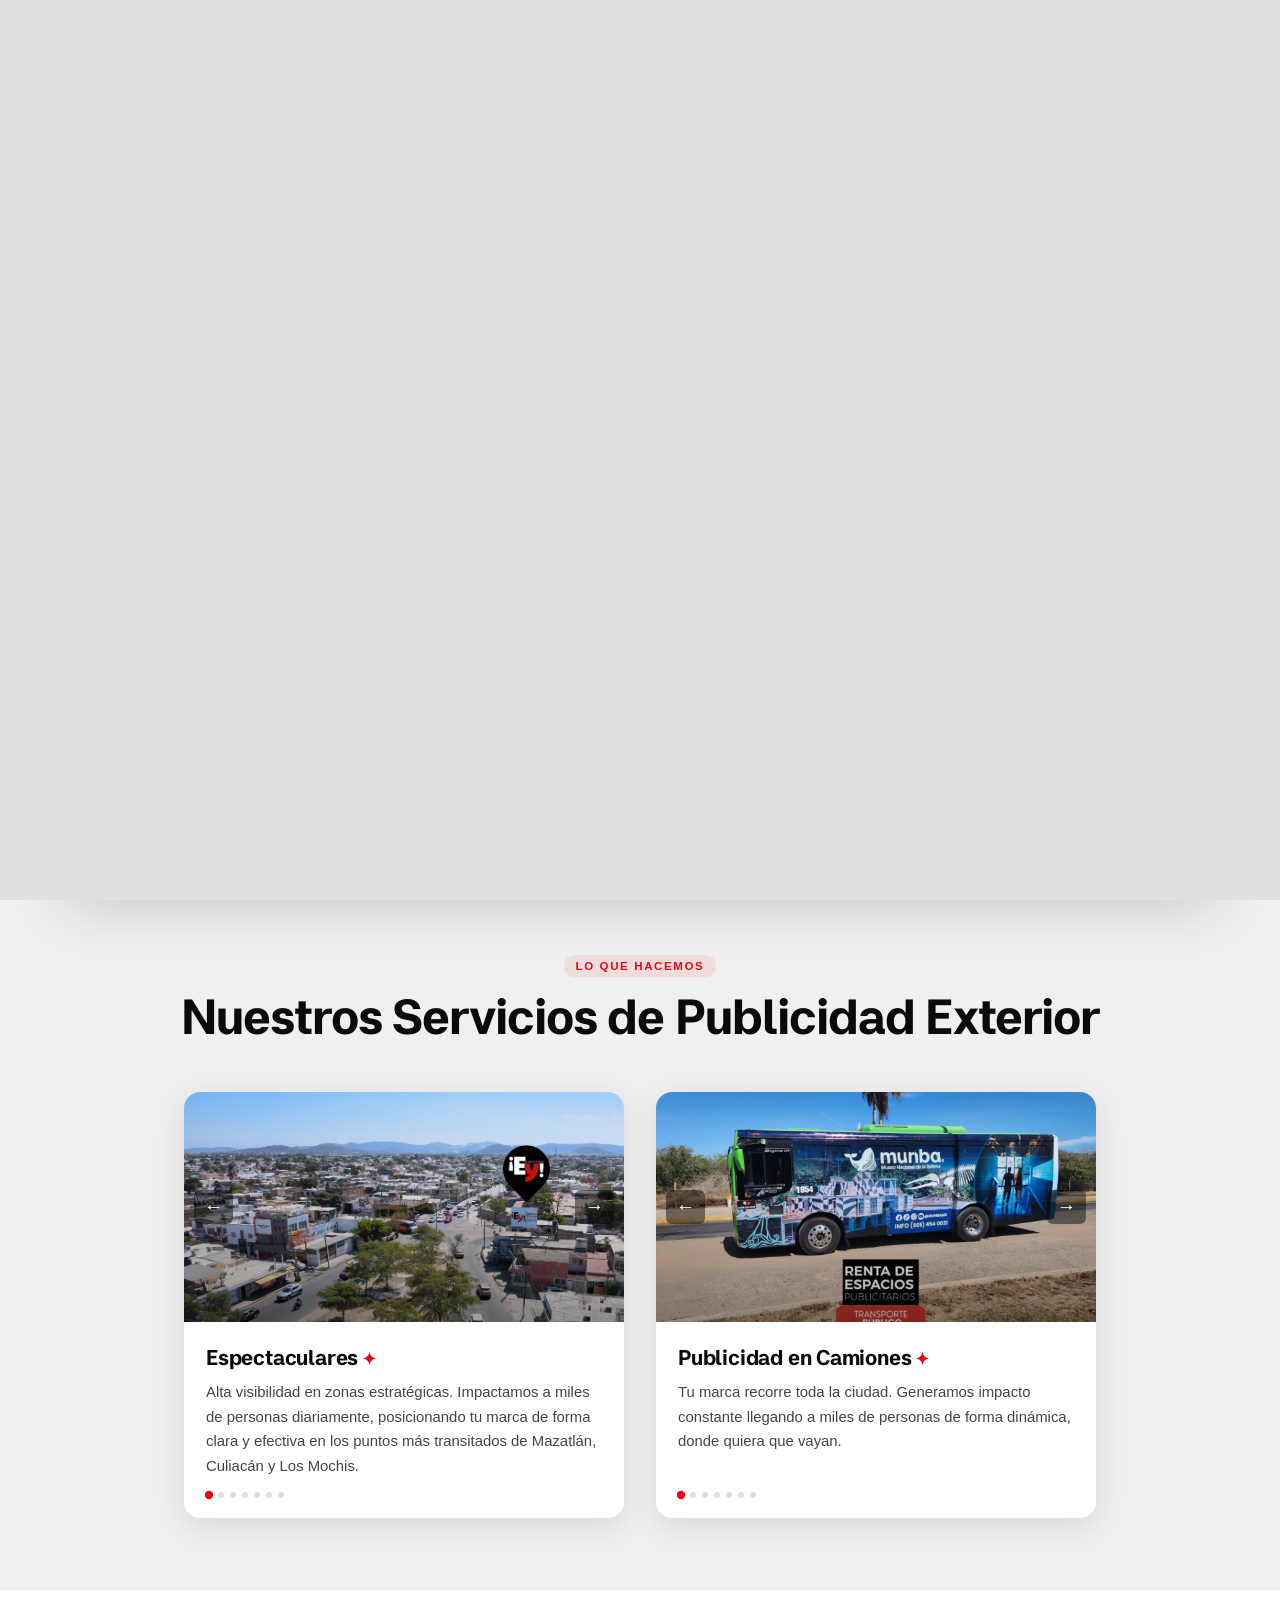
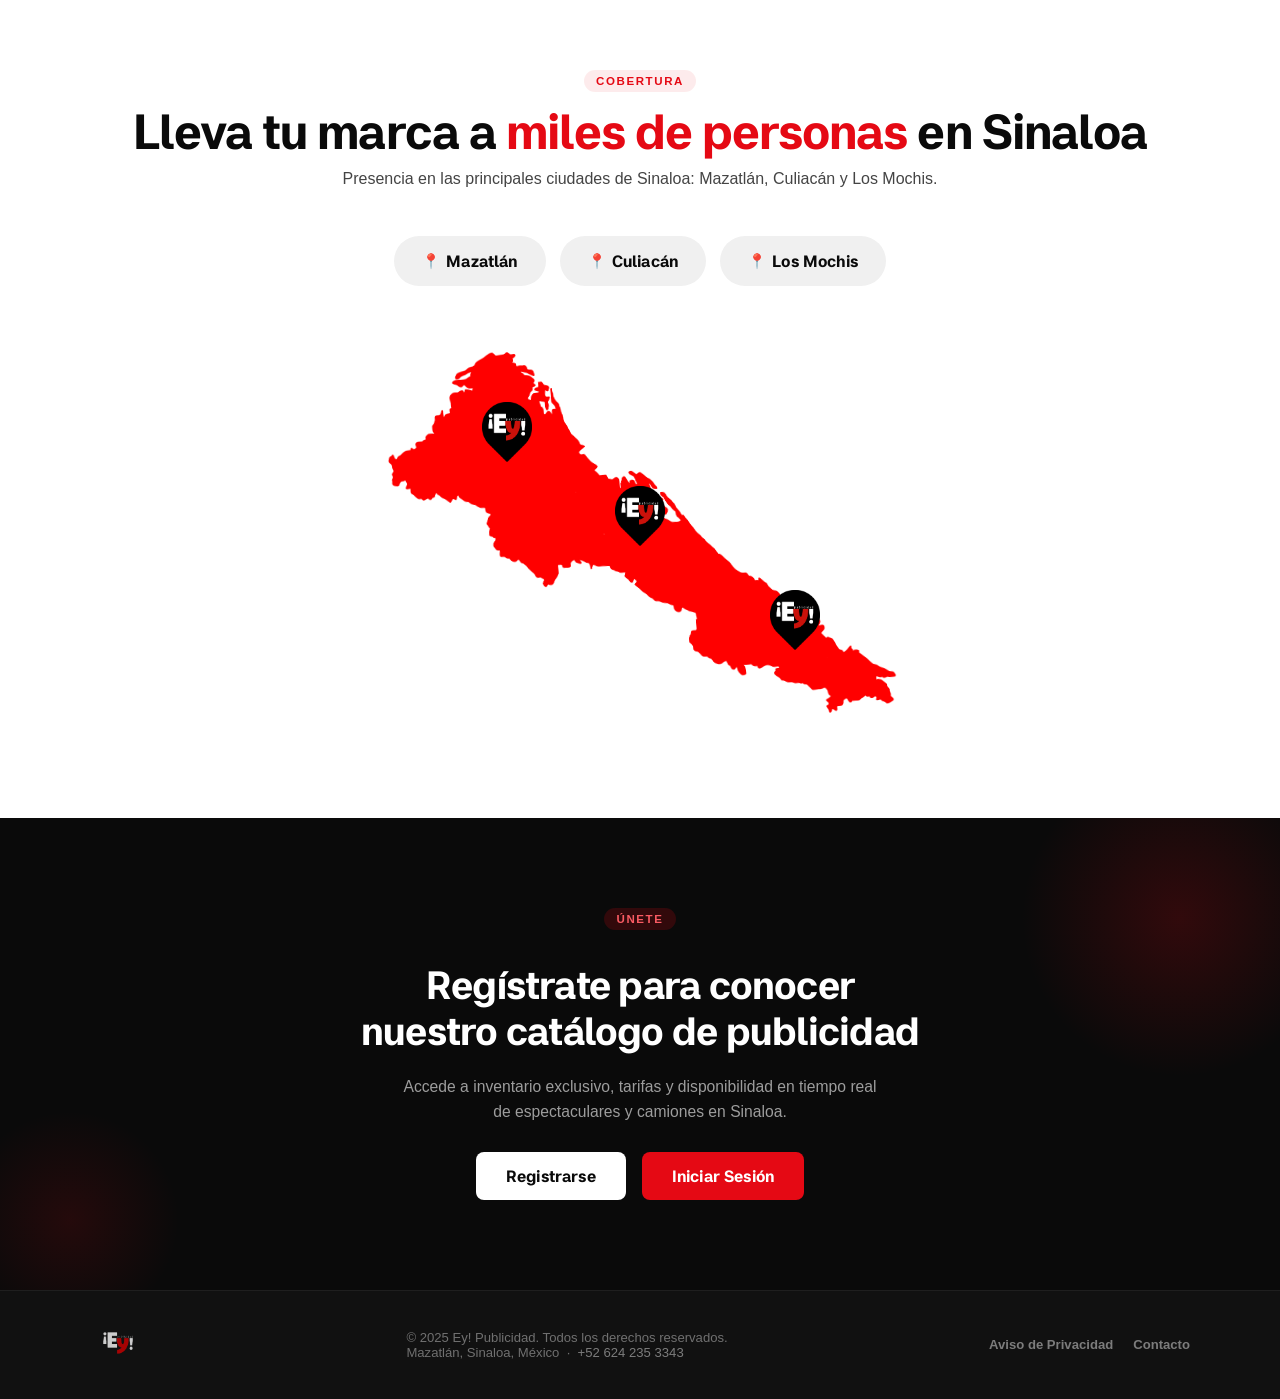
==== index.html @ 335e41b9 "se mejoro el seo de la pagina" ====
<!doctype html>
<html lang="es">
  <head>
    <meta charset="UTF-8" />
    <meta name="viewport" content="width=device-width, initial-scale=1.0" />

    <!-- ═══════════════════════════════════════════════
         SEO BÁSICO
    ═══════════════════════════════════════════════ -->
    <title>Ey! Publicidad – Espectaculares y Publicidad Exterior en Sinaloa</title>
    <meta name="description" content="Agencia de publicidad exterior en Sinaloa. Espectaculares, publicidad en camiones y más en Mazatlán, Culiacán y Los Mochis. Lleva tu marca a miles de personas." />
    <meta name="keywords" content="publicidad exterior Sinaloa, espectaculares Mazatlán, publicidad en camiones, anuncios exteriores Culiacán, agencia publicidad Sinaloa, Ey publicidad" />
    <meta name="author" content="Ey! Publicidad" />
    <meta name="robots" content="index, follow" />
    <link rel="canonical" href="https://eypublicidad.com/" />

    <!-- ═══════════════════════════════════════════════
         OPEN GRAPH (Facebook, WhatsApp, LinkedIn)
    ═══════════════════════════════════════════════ -->
    <meta property="og:type" content="website" />
    <meta property="og:site_name" content="Ey! Publicidad" />
    <meta property="og:title" content="Ey! Publicidad – Espectaculares y Publicidad Exterior en Sinaloa" />
    <meta property="og:description" content="Agencia de publicidad exterior en Sinaloa. Espectaculares y camiones en Mazatlán, Culiacán y Los Mochis. Alta visibilidad para tu marca." />
    <meta property="og:image" content="https://eypublicidad.com/assets/images/og-image.jpg" />
    <meta property="og:image:width" content="1200" />
    <meta property="og:image:height" content="630" />
    <meta property="og:image:alt" content="Ey! Publicidad – Publicidad exterior en Sinaloa" />
    <meta property="og:url" content="https://eypublicidad.com/" />
    <meta property="og:locale" content="es_MX" />

    <!-- ═══════════════════════════════════════════════
         TWITTER CARD
    ═══════════════════════════════════════════════ -->
    <meta name="twitter:card" content="summary_large_image" />
    <meta name="twitter:title" content="Ey! Publicidad – Publicidad Exterior en Sinaloa" />
    <meta name="twitter:description" content="Espectaculares y publicidad en camiones en Mazatlán, Culiacán y Los Mochis. Tu marca en todas partes." />
    <meta name="twitter:image" content="https://eypublicidad.com/assets/images/og-image.jpg" />

    <!-- ═══════════════════════════════════════════════
         SCHEMA.ORG – Datos Estructurados (JSON-LD)
    ═══════════════════════════════════════════════ -->
    <script type="application/ld+json">
    {
      "@context": "https://schema.org",
      "@type": "LocalBusiness",
      "name": "Ey! Publicidad",
      "description": "Agencia de publicidad exterior en Sinaloa. Espectaculares, publicidad en camiones y más en Mazatlán, Culiacán y Los Mochis.",
      "url": "https://eypublicidad.com/",
      "logo": "https://eypublicidad.com/assets/logo/ey-white.png",
      "image": "https://eypublicidad.com/assets/images/og-image.jpg",
      "telephone": "+52-624-235-3343",
      "contactPoint": {
        "@type": "ContactPoint",
        "telephone": "+52-624-235-3343",
        "contactType": "customer service",
        "availableLanguage": "Spanish"
      },
      "address": {
        "@type": "PostalAddress",
        "addressLocality": "Mazatlán",
        "addressRegion": "Sinaloa",
        "addressCountry": "MX"
      },
      "areaServed": [
        { "@type": "City", "name": "Mazatlán" },
        { "@type": "City", "name": "Culiacán" },
        { "@type": "City", "name": "Los Mochis" }
      ],
      "hasOfferCatalog": {
        "@type": "OfferCatalog",
        "name": "Servicios de Publicidad Exterior",
        "itemListElement": [
          {
            "@type": "Offer",
            "itemOffered": {
              "@type": "Service",
              "name": "Espectaculares",
              "description": "Alta visibilidad en zonas estratégicas. Impactamos a miles de personas diariamente en los puntos más transitados de Sinaloa."
            }
          },
          {
            "@type": "Offer",
            "itemOffered": {
              "@type": "Service",
              "name": "Publicidad en Camiones",
              "description": "Tu marca recorre toda la ciudad. Impacto constante llegando a miles de personas de forma dinámica."
            }
          }
        ]
      },
      "sameAs": [
        "https://wa.me/5216242353343"
      ]
    }
    </script>

    <!-- ═══════════════════════════════════════════════
         FAVICONS
    ═══════════════════════════════════════════════ -->
    <link rel="icon" type="image/png" sizes="32x32" href="./assets/logo/ey-white.png" />
    <link rel="apple-touch-icon" href="./assets/logo/ey-white.png" />

    <!-- ═══════════════════════════════════════════════
         PERFORMANCE: Preconnect a dominios externos
    ═══════════════════════════════════════════════ -->
    <link rel="preconnect" href="https://maps.googleapis.com" />
    <link rel="preconnect" href="https://maps.gstatic.com" crossorigin />

    <link rel="stylesheet" href="styles/style.css" />
  </head>

  <body>
    <!-- INTRO -->
    <div id="intro" aria-hidden="true">
      <video
        src="assets/intro/intro.mp4"
        id="intro-video"
        autoplay
        muted
        playsinline
      ></video>
    </div>

    <!-- HEADER -->
    <header>
      <nav role="navigation" aria-label="Navegación principal">
        <a href="/" aria-label="Ey! Publicidad – Inicio">
          <img
            src="assets/logo/ey-white-removebg-preview.png"
            alt="Ey! Publicidad – Logo"
            width="70"
            height="48"
            loading="eager"
          />
        </a>
        <button
          class="nav-toggle"
          aria-label="Abrir menú de navegación"
          aria-expanded="false"
          aria-controls="nav-menu"
        >
          <span></span>
          <span></span>
          <span></span>
        </button>
        <!-- Estructura ul > a > li idéntica al original para que el CSS no se rompa -->
        <ul class="nav-menu" id="nav-menu">
          <a href="#gif"><li>Inicio</li></a>
          <a href="#nosotros"><li>Nosotros</li></a>
          <a href="#conoce"><li>Conócenos</li></a>
          <a href="#registrate"><li class="boton">Ingresar</li></a>
        </ul>
      </nav>
    </header>

    <main id="main-content">

      <!-- HERO -->
      <section class="gif" id="gif" aria-label="Hero – Publicidad exterior en Sinaloa">
        <div class="gif-container">
          <video
            autoplay
            muted
            loop
            playsinline
            preload="auto"
            poster="assets/images/gif-placeholder.jpg"
            src="assets/images/eyweb.mp4"
            aria-hidden="true"
          ></video>
          <div class="gif-overlay">
            <div class="gif-text">
              <span class="gif-eyebrow">Publicidad que mueve masas</span>
              <h1>Tu marca,<br /><em>en todas partes.</em></h1>
              <a href="#registrate" class="cta-btn">Conoce nuestro catálogo</a>
            </div>
          </div>
        </div>
      </section>

      <!-- SERVICIOS -->
      <section class="nosotros" id="nosotros" aria-label="Servicios de publicidad exterior en Sinaloa">
        <div class="section-header">
          <span class="section-tag">Lo que hacemos</span>
          <h2>Nuestros Servicios de Publicidad Exterior</h2>
        </div>
        <article>

          <!-- Espectaculares — div.carrusel idéntico al original -->
          <div
            class="nosotros-servicios carrusel"
            data-type="espectaculares"
            role="region"
            aria-label="Espectaculares"
          >
            <div class="card-img">
              <button class="btn prev" aria-label="Imagen anterior">←</button>
              <img
                class="carousel-img"
                src="assets/images/image1.png"
                alt="Espectacular de Ey! Publicidad en zona de alto tráfico en Sinaloa"
                width="600"
                height="230"
                loading="lazy"
              />
              <button class="btn next" aria-label="Siguiente imagen">→</button>
              <div class="card-img-overlay" aria-hidden="true"></div>
            </div>
            <div class="card-body">
              <h3>Espectaculares</h3>
              <p>
                Alta visibilidad en zonas estratégicas. Impactamos a miles de
                personas diariamente, posicionando tu marca de forma clara y
                efectiva en los puntos más transitados de Mazatlán, Culiacán y Los Mochis.
              </p>
              <div class="puntos" aria-hidden="true">
                <span class="active"></span>
                <span></span>
                <span></span>
                <span></span>
                <span></span>
                <span></span>
                <span></span>
              </div>
            </div>
          </div>

          <!-- Camiones — div.carrusel idéntico al original -->
          <div
            class="nosotros-servicios carrusel"
            data-type="camiones"
            role="region"
            aria-label="Publicidad en camiones"
          >
            <div class="card-img">
              <button class="btn prev" aria-label="Imagen anterior">←</button>
              <img
                class="carousel-img"
                src="assets/images/camiones1.jpg"
                alt="Camión de transporte público con publicidad de Ey! en Sinaloa"
                width="600"
                height="230"
                loading="lazy"
              />
              <button class="btn next" aria-label="Siguiente imagen">→</button>
              <div class="card-img-overlay" aria-hidden="true"></div>
            </div>
            <div class="card-body">
              <h3>Publicidad en Camiones</h3>
              <p>
                Tu marca recorre toda la ciudad. Generamos impacto constante
                llegando a miles de personas de forma dinámica, donde quiera que
                vayan.
              </p>
              <div class="puntos" aria-hidden="true">
                <span class="active"></span>
                <span></span>
                <span></span>
                <span></span>
                <span></span>
                <span></span>
                <span></span>
              </div>
            </div>
          </div>

        </article>
      </section>

      <!-- COBERTURA -->
      <section class="conoce" id="conoce" aria-label="Cobertura en Sinaloa">
        <div class="section-header light">
          <span class="section-tag">Cobertura</span>
          <h2 class="titulo">
            Lleva tu marca a <span class="red">miles de personas</span> en Sinaloa
          </h2>
          <p class="subtitulo">
            Presencia en las principales ciudades de Sinaloa: Mazatlán, Culiacán y Los Mochis.
          </p>
        </div>

        <article class="conoce-lugares">
          <!-- div.ciudad-btn exactamente como el original (el JS los selecciona por clase) -->
          <!-- Se añade role="button" + tabindex para accesibilidad sin cambiar el tag -->
          <div class="conoce-lugares-botones" id="lugares">
            <div
              data-lat="23.2494"
              data-lng="-106.4111"
              class="ciudad-btn active"
              role="button"
              tabindex="0"
              aria-pressed="true"
            >
              <span class="ciudad-icon" aria-hidden="true">📍</span> Mazatlán
            </div>
            <div
              data-lat="24.8091"
              data-lng="-107.3940"
              class="ciudad-btn"
              role="button"
              tabindex="0"
              aria-pressed="false"
            >
              <span class="ciudad-icon" aria-hidden="true">📍</span> Culiacán
            </div>
            <div
              data-lat="25.7905"
              data-lng="-108.9859"
              class="ciudad-btn"
              role="button"
              tabindex="0"
              aria-pressed="false"
            >
              <span class="ciudad-icon" aria-hidden="true">📍</span> Los Mochis
            </div>
          </div>

          <div id="map" aria-label="Mapa de cobertura en Sinaloa" role="img">
            <div class="sinaloa-map"></div>
            <div class="puntero" id="mzt">
              <img src="assets/images/puntero.png" alt="Mazatlán" width="50" height="60" loading="lazy" />
            </div>
            <div class="puntero" id="cln">
              <img src="assets/images/puntero.png" alt="Culiacán" width="50" height="60" loading="lazy" />
            </div>
            <div class="puntero" id="mcs">
              <img src="assets/images/puntero.png" alt="Los Mochis" width="50" height="60" loading="lazy" />
            </div>
          </div>
        </article>
      </section>

      <!-- REGISTRO / CTA -->
      <section class="registrate" id="registrate" aria-label="Regístrate para acceder al catálogo">
        <div class="registrate-bg" aria-hidden="true"></div>
        <article>
          <span class="section-tag light-tag">Únete</span>
          <h2>Regístrate para conocer<br />nuestro catálogo de publicidad</h2>
          <p>
            Accede a inventario exclusivo, tarifas y disponibilidad en tiempo
            real de espectaculares y camiones en Sinaloa.
          </p>
          <div class="registrate-btns">
            <a
              href="https://sistema.eypublicidad.com/"
              aria-label="Crear cuenta en Ey! Publicidad"
            >
              <button class="btn-cliente">Registrarse</button>
            </a>
            <a
              href="https://sistema.eypublicidad.com/"
              aria-label="Iniciar sesión en Ey! Publicidad"
            >
              <button class="btn-agencia">Iniciar Sesión</button>
            </a>
          </div>
        </article>
      </section>

    </main>

    <!-- FOOTER — estructura original conservada; se añaden datos de contacto para SEO local -->
    <footer role="contentinfo">
      <div class="footer-inner">
        <a href="/" aria-label="Ey! Publicidad – Inicio">
          <img
            src="assets/logo/Ey-black-removebg-preview.png"
            alt="Ey! Publicidad"
            class="footer-logo"
            width="55"
            height="40"
            loading="lazy"
          />
        </a>
        <div>
          <p>© 2025 Ey! Publicidad. Todos los derechos reservados.</p>
          <address style="font-style: normal;">
            <p style="color: rgba(255,255,255,0.4); font-size: 0.82rem;">
              Mazatlán, Sinaloa, México &nbsp;·&nbsp;
              <a
                href="https://wa.me/5216242353343"
                style="color: rgba(255,255,255,0.45); font-size: 0.82rem;"
                aria-label="Contactar por WhatsApp"
              >+52 624 235 3343</a>
            </p>
          </address>
        </div>
        <div class="footer-links">
          <a href="/aviso-de-privacidad">Aviso de Privacidad</a>
          <a href="/contacto">Contacto</a>
        </div>
      </div>
    </footer>

    <!-- Scripts -->
    <script src="script.js" defer></script>
    <script
      src="https://maps.googleapis.com/maps/api/js?key=AIzaSyCDwqgrm6u3o6X7j7enlD0CpuiG8VzQakI&callback=initMap"
      async
      defer
    ></script>

    <!-- Mobile nav toggle -->
    <script>
      const toggle = document.querySelector(".nav-toggle");
      const menu = document.querySelector(".nav-menu");
      toggle?.addEventListener("click", () => {
        const open = menu.classList.toggle("open");
        toggle.setAttribute("aria-expanded", open);
      });
    </script>

    <!-- WhatsApp flotante -->
    <a
      href="https://wa.me/5216242353343"
      class="whatsapp-btn"
      aria-label="Contactar a Ey! Publicidad por WhatsApp"
      target="_blank"
      rel="noopener noreferrer"
    >
      <img
        src="assets/logo/WhatsApp_icon.png"
        alt="WhatsApp"
        width="30"
        height="30"
        loading="lazy"
      />
    </a>

  </body>
</html>
---- styles/style.css ----
@charset "UTF-8";
@font-face {
  font-family: "Miranda";
  src: url("../assets/fonts/Miranda_Sans/MirandaSans-VariableFont_wght.ttf") format("truetype");
  font-weight: 100 900;
}
@font-face {
  font-family: "Bowlby";
  src: url("../assets/fonts/BowlbyOne-Regular.ttf") format("truetype");
}
@keyframes fadeUp {
  from {
    opacity: 0;
    transform: translateY(28px);
  }
  to {
    opacity: 1;
    transform: translateY(0);
  }
}
@keyframes intro {
  from {
    transform: translateY(0);
  }
  to {
    transform: translateY(-100%);
  }
}
*,
*::before,
*::after {
  box-sizing: border-box;
  margin: 0;
  padding: 0;
  list-style: none;
  text-decoration: none;
}

html {
  scroll-behavior: smooth;
}

body {
  position: relative;
  font-family: "Arial", "Helvetica Neue", sans-serif;
  background: #fff;
  color: #0a0a0a;
  overflow-x: hidden;
}
body #intro {
  width: 100%;
  height: 100vh;
  display: flex;
  align-items: center;
  justify-content: center;
  background-color: #e0e0e0;
  position: fixed;
  top: 0;
  right: 0;
  z-index: 999;
  overflow: hidden;
}
body #intro #intro-video {
  width: 100%;
}
body #promociones {
  background-color: red;
  display: flex;
  height: 80px;
  width: 300px;
  align-items: center;
  justify-content: flex-end;
  padding-right: 20px;
}
body #promociones p {
  font-family: "Miranda", Arial, Helvetica, sans-serif;
  font-size: 0.7em;
  color: white;
}
body #promociones .promo-title {
  color: black;
  font-size: 1.1em;
  font-weight: 800;
}
body #promociones .promo-vgc {
  font-size: 0.5em;
}
body .inactive {
  animation: intro 0.5s ease forwards;
}
body .video {
  z-index: -1;
}
body .whatsapp-btn {
  position: fixed;
  bottom: 20px;
  right: 15px;
  display: flex;
  align-items: center;
  background: #25d366;
  color: white;
  padding: 12px;
  border-radius: 50%;
  text-decoration: none;
  font-size: 20px;
  z-index: 99;
}

.red {
  color: #e50914;
}

header {
  position: sticky;
  top: 0;
  z-index: 100;
  background: rgba(255, 255, 255, 0.97);
  backdrop-filter: blur(8px);
  border-bottom: 1px solid rgba(0, 0, 0, 0.06);
  box-shadow: 0 2px 16px rgba(0, 0, 0, 0.06);
}
header nav {
  max-width: 1200px;
  margin: 0 auto;
  padding: 10px 20px;
  display: flex;
  align-items: center;
  justify-content: space-between;
  gap: 16px;
}
header nav img {
  width: 70px;
  -o-object-fit: contain;
     object-fit: contain;
}

.nav-menu {
  display: flex;
  align-items: center;
  gap: 8px;
}
.nav-menu a {
  display: flex;
  align-items: center;
}
.nav-menu a:hover li:not(.boton) {
  background: #f0f0f0;
}
.nav-menu li {
  color: #0a0a0a;
  font-family: "Miranda", "Georgia", serif;
  font-weight: 700;
  font-size: 0.95rem;
  padding: 8px 12px;
  border-radius: 8px;
  transition: background 0.3s ease;
  letter-spacing: 0.01em;
}
.nav-menu li.boton {
  background: #e50914;
  color: #fff;
  padding: 10px 20px;
  font-weight: 800;
  transition: background 0.3s ease, transform 0.3s ease;
}
.nav-menu li.boton:hover {
  background: #b20710;
  transform: translateY(-1px);
}

.nav-toggle {
  display: none;
  flex-direction: column;
  gap: 5px;
  background: none;
  border: none;
  cursor: pointer;
  padding: 6px;
  border-radius: 6px;
  transition: background 0.3s ease;
}
.nav-toggle:hover {
  background: #f0f0f0;
}
.nav-toggle span {
  display: block;
  width: 24px;
  height: 2px;
  background: #0a0a0a;
  border-radius: 2px;
  transition: transform 0.3s ease, opacity 0.3s ease;
}

.gif {
  height: 90vh;
  background: #f0f0f0;
  display: flex;
  align-items: flex-start;
  justify-content: center;
  padding: 20px 16px 0;
}
.gif-container {
  position: relative;
  width: 92%;
  height: 100%;
  border-radius: 16px;
  overflow: hidden;
  box-shadow: 0 20px 60px rgba(0, 0, 0, 0.18);
}
.gif-container video {
  width: 100%;
  height: 100%;
  -o-object-fit: cover;
     object-fit: cover;
  display: block;
}
.gif-overlay {
  position: absolute;
  inset: 0;
  background: linear-gradient(135deg, rgba(0, 0, 0, 0.65) 0%, rgba(0, 0, 0, 0.15) 60%, transparent 100%);
  display: flex;
  align-items: flex-end;
  padding: 48px 52px;
  z-index: 10;
}
.gif-text {
  max-width: 560px;
  animation: fadeUp 0.8s ease both;
}
.gif-eyebrow {
  display: inline-block;
  background: #e50914;
  color: #fff;
  font-size: 0.78rem;
  font-weight: 800;
  letter-spacing: 0.12em;
  text-transform: uppercase;
  padding: 5px 12px;
  border-radius: 4px;
  margin-bottom: 16px;
}

.gif-text h1 {
  font-family: "Miranda", "Georgia", serif;
  font-size: clamp(2.2rem, 5vw, 4rem);
  font-weight: 900;
  color: #fff;
  line-height: 1.1;
  margin-bottom: 24px;
  letter-spacing: -0.02em;
}
.gif-text h1 em {
  font-style: normal;
  color: #e50914;
}

.cta-btn {
  display: inline-block;
  background: #fff;
  color: #0a0a0a;
  font-family: "Miranda", "Georgia", serif;
  font-weight: 800;
  font-size: 0.95rem;
  padding: 13px 28px;
  border-radius: 8px;
  letter-spacing: 0.02em;
  transition: background 0.3s ease, transform 0.3s ease, box-shadow 0.3s ease;
}
.cta-btn:hover {
  background: #e50914;
  color: #fff;
  transform: translateY(-2px);
  box-shadow: 0 6px 20px rgba(229, 9, 20, 0.35);
}

.section-header {
  text-align: center;
  margin-bottom: 48px;
}
.section-header h2 {
  font-family: "Miranda", "Georgia", serif;
  font-size: clamp(1.8rem, 4vw, 3rem);
  font-weight: 900;
  color: #0a0a0a;
  line-height: 1.15;
  letter-spacing: -0.02em;
}

.section-tag {
  display: inline-block;
  font-size: 0.72rem;
  font-weight: 800;
  letter-spacing: 0.14em;
  text-transform: uppercase;
  color: #e50914;
  background: rgba(229, 9, 20, 0.08);
  padding: 5px 12px;
  border-radius: 20px;
  margin-bottom: 12px;
}

.subtitulo {
  margin-top: 10px;
  font-size: 1rem;
  color: #444;
}

.nosotros {
  background: #f0f0f0;
  padding: 72px 20px;
}
.nosotros article {
  max-width: 1100px;
  margin: 0 auto;
  display: flex;
  flex-direction: row;
  gap: 32px;
  justify-content: center;
  align-items: stretch;
}

.nosotros-servicios {
  background: #ffffff;
  border-radius: 16px;
  width: 100%;
  max-width: 440px;
  overflow: hidden;
  box-shadow: 0 8px 32px rgba(0, 0, 0, 0.1);
  display: flex;
  flex-direction: column;
  position: relative;
  transition: transform 0.3s ease, box-shadow 0.3s ease;
}
.nosotros-servicios:hover {
  transform: translateY(-6px);
  box-shadow: 0 20px 60px rgba(0, 0, 0, 0.18);
}
.nosotros-servicios h3 {
  font-family: "Miranda", "Georgia", serif;
  font-size: 1.3rem;
  font-weight: 900;
  color: #0a0a0a;
  letter-spacing: -0.01em;
}
.nosotros-servicios h3::after {
  content: " ✦";
  color: #e50914;
  font-size: 0.8em;
}
.nosotros-servicios p {
  color: #444;
  font-size: 0.93rem;
  line-height: 1.65;
  flex: 1;
}

.card-img {
  position: relative;
  width: 100%;
  height: 230px;
  overflow: hidden;
}
.card-img img {
  width: 100%;
  height: 100%;
  -o-object-fit: cover;
     object-fit: cover;
  transition: transform 0.5s ease;
}
.card-img-overlay {
  position: absolute;
  inset: 0;
  background: linear-gradient(to top, rgba(0, 0, 0, 0.35), transparent 60%);
  pointer-events: none;
}
.nosotros-servicios:hover .card-img img {
  transform: scale(1.05);
}
.card-img .btn {
  position: absolute;
  top: 50%;
  transform: translateY(-50%);
  background: rgba(0, 0, 0, 0.45);
  border: none;
  color: white;
  font-size: 1.2rem;
  padding: 6px 10px;
  cursor: pointer;
  border-radius: 6px;
  z-index: 3;
  transition: background 0.3s ease, transform 0.3s ease;
}
.card-img .btn:hover {
  background: rgba(0, 0, 0, 0.7);
  transform: translateY(-50%) scale(1.05);
}
.card-img .btn.prev {
  left: 10px;
}
.card-img .btn.next {
  right: 10px;
}

.card-body {
  display: flex;
  flex-direction: column;
  flex: 1;
  padding: 22px 22px 20px;
  gap: 10px;
}

.puntos {
  display: flex;
  gap: 6px;
  padding-top: 4px;
  align-items: center;
}
.puntos span {
  width: 6px;
  height: 6px;
  background: #ddd;
  border-radius: 50%;
  cursor: pointer;
  transition: all 0.3s ease;
}
.puntos span:hover {
  transform: scale(1.2);
}
.puntos span.active {
  background: #e50914;
  transform: scale(1.4);
}

.conoce {
  background: #fff;
  padding: 80px 20px;
}
.conoce-lugares {
  max-width: 900px;
  margin: 0 auto;
  display: flex;
  align-items: center;
  justify-content: center;
  flex-direction: column;
  gap: 32px;
}
.conoce-lugares-botones {
  display: flex;
  flex-wrap: wrap;
  gap: 14px;
  justify-content: center;
}

.ciudad-btn {
  display: flex;
  align-items: center;
  gap: 6px;
  cursor: pointer;
  font-family: "Miranda", "Georgia", serif;
  font-size: 1rem;
  font-weight: 800;
  padding: 13px 26px;
  border-radius: 40px;
  color: #0a0a0a;
  background: #f0f0f0;
  border: 2px solid transparent;
  letter-spacing: 0.01em;
  transition: all 0.3s ease;
  z-index: 20;
}
.ciudad-btn:hover, .ciudad-btn:active {
  background: #0a0a0a;
  color: #fff;
  border-color: #0a0a0a;
  box-shadow: 0 4px 16px rgba(0, 0, 0, 0.18);
}
.ciudad-btn .ciudad-icon {
  font-size: 0.9em;
}

#map {
  position: relative;
  display: flex;
  align-items: center;
  justify-content: center;
  width: 100%;
  height: 420px;
  overflow: visible;
}
#map .sinaloa-map {
  margin-top: 30px;
  width: 100%;
  height: 650px;
  background-color: red; /* 👈 aquí cambias el color */
  -webkit-mask-image: url("../assets/images/sinaloa.png");
  -webkit-mask-repeat: no-repeat;
  -webkit-mask-size: contain;
  -webkit-mask-position: center;
  -webkit-mask-size: 45%;
  transform: rotate(85deg) translate(-1%) scaleY(-1);
  mask-image: url("../assets/images/sinaloa.png");
  mask-repeat: no-repeat;
  mask-size: contain;
  mask-position: center;
  mask-size: 45%;
}
#map .puntero {
  position: absolute;
  width: 50px;
}
#map .puntero img {
  width: 100%;
}
#map .puntero {
  transition: 0.2s;
}
#map .puntero:hover {
  transform: scale(115%);
}
#map #mzt {
  bottom: 20%;
  right: 30%;
}
#map #cln {
  top: 40%;
}
#map #mcs {
  top: 20%;
  right: 62%;
}

.registrate {
  position: relative;
  background: #0a0a0a;
  padding: 90px 20px;
  display: flex;
  align-items: center;
  justify-content: center;
  flex-direction: row;
  overflow: hidden;
}
.registrate::before, .registrate::after {
  content: "";
  position: absolute;
  pointer-events: none;
  background: radial-gradient(circle, rgba(229, 9, 20, 0.18) 0%, transparent 70%);
}
.registrate::before {
  top: -60px;
  right: -60px;
  width: 320px;
  height: 320px;
}
.registrate::after {
  bottom: -40px;
  left: -40px;
  width: 220px;
  height: 220px;
  background: radial-gradient(circle, rgba(229, 9, 20, 0.12) 0%, transparent 70%);
}
.registrate article {
  position: relative;
  z-index: 1;
  max-width: 680px;
  width: 100%;
  text-align: center;
  display: flex;
  align-items: center;
  justify-content: center;
  flex-direction: column;
  align-items: center;
  gap: 20px;
}
.registrate h2 {
  font-family: "Miranda", "Georgia", serif;
  font-size: clamp(1.6rem, 4vw, 2.4rem);
  font-weight: 900;
  color: #fff;
  line-height: 1.2;
  letter-spacing: -0.02em;
}
.registrate p {
  color: rgba(255, 255, 255, 0.6);
  font-size: 0.98rem;
  line-height: 1.6;
  max-width: 480px;
}
.registrate-btns {
  display: flex;
  gap: 16px;
  flex-wrap: wrap;
  justify-content: center;
  margin-top: 8px;
}

.light-tag {
  background: rgba(229, 9, 20, 0.18);
  color: rgb(248.5714285714, 91.4285714286, 99.2857142857);
}

.btn-agencia, .btn-cliente {
  display: flex;
  align-items: center;
  gap: 8px;
  padding: 14px 30px;
  border-radius: 8px;
  font-family: "Miranda", "Georgia", serif;
  font-weight: 800;
  font-size: 1rem;
  cursor: pointer;
  border: none;
  letter-spacing: 0.01em;
  transition: all 0.3s ease;
}

.btn-cliente {
  background: #fff;
  color: #0a0a0a;
}
.btn-cliente:hover {
  background: #e8e8e8;
  transform: translateY(-2px);
  box-shadow: 0 6px 20px rgba(255, 255, 255, 0.15);
}

.btn-agencia {
  background: #e50914;
  color: #fff;
}
.btn-agencia:hover {
  background: #b20710;
  transform: translateY(-2px);
  box-shadow: 0 6px 20px rgba(229, 9, 20, 0.4);
}

footer {
  background: #111;
  border-top: 1px solid rgba(255, 255, 255, 0.06);
  padding: 32px 20px;
}
footer .footer-inner {
  max-width: 1100px;
  margin: 0 auto;
  display: flex;
  align-items: center;
  justify-content: space-between;
  gap: 20px;
  flex-wrap: wrap;
}
footer .footer-logo {
  width: 55px;
  -o-object-fit: contain;
     object-fit: contain;
  opacity: 0.8;
}
footer p {
  color: rgba(255, 255, 255, 0.4);
  font-size: 0.82rem;
}
footer .footer-links {
  display: flex;
  gap: 20px;
}
footer .footer-links a {
  color: rgba(255, 255, 255, 0.45);
  font-size: 0.82rem;
  font-weight: 600;
  transition: color 0.3s ease;
}
footer .footer-links a:hover {
  color: #fff;
}

@media (max-width: 900px) {
  .nosotros article {
    flex-direction: column;
    align-items: center;
  }
  .nosotros-servicios {
    max-width: 560px;
    width: 100%;
  }
  .gif-overlay {
    padding: 32px 28px;
  }
  .gif-text h1 {
    font-size: 2.2rem;
  }
}
@media (max-width: 640px) {
  .nav-toggle {
    display: flex;
  }
  .nav-menu {
    display: none;
    position: absolute;
    top: 100%;
    left: 0;
    right: 0;
    background: #fff;
    flex-direction: column;
    padding: 16px 20px 20px;
    border-bottom: 1px solid rgba(0, 0, 0, 0.08);
    box-shadow: 0 12px 32px rgba(0, 0, 0, 0.1);
    gap: 4px;
    z-index: 99;
  }
  .nav-menu.open {
    display: flex;
  }
  .nav-menu a {
    width: 100%;
  }
  .nav-menu li {
    width: 100%;
    padding: 12px 14px;
    font-size: 1rem;
    border-radius: 8px;
  }
  .nav-menu li:not(.boton):hover {
    background: #f0f0f0;
  }
  .nav-menu li.boton {
    justify-content: center;
    margin-top: 8px;
  }
  .gif {
    height: 70vh;
    padding: 14px 12px 0;
  }
  .gif-container {
    width: 100%;
    border-radius: 12px;
  }
  .gif-overlay {
    padding: 20px;
    align-items: flex-end;
  }
  .gif-text h1 {
    font-size: 1.8rem;
  }
  .gif-eyebrow {
    font-size: 0.68rem;
  }
  .cta-btn {
    font-size: 0.88rem;
    padding: 11px 20px;
  }
  .nosotros {
    padding: 52px 14px;
  }
  .nosotros-servicios {
    max-width: 100%;
  }
  .card-img {
    height: 190px;
  }
  .conoce {
    padding: 56px 14px;
  }
  #map {
    width: 350px;
  }
  #map img {
    width: 300px;
  }
  #map .sinaloa-map {
    overflow: visible;
    height: 350px;
    transform: translate(0);
    -webkit-mask-size: 80%;
    mask-size: 80%;
  }
  #map .puntero {
    width: 25px;
  }
  #map #mzt {
    top: 65%;
  }
  #map #cln {
    top: 45%;
  }
  .ciudad-btn {
    font-size: 0.9rem;
    padding: 10px 18px;
  }
  .registrate {
    padding: 64px 14px;
  }
  .btn-cliente,
  .btn-agencia {
    width: 100%;
    justify-content: center;
  }
  .footer-inner {
    flex-direction: column;
    text-align: center;
    gap: 12px;
  }
  .section-header {
    margin-bottom: 32px;
  }
}
@media (max-width: 380px) {
  .gif-text h1 {
    font-size: 1.5rem;
  }
  .registrate h2 {
    font-size: 1.4rem;
  }
}/*# sourceMappingURL=style.css.map */
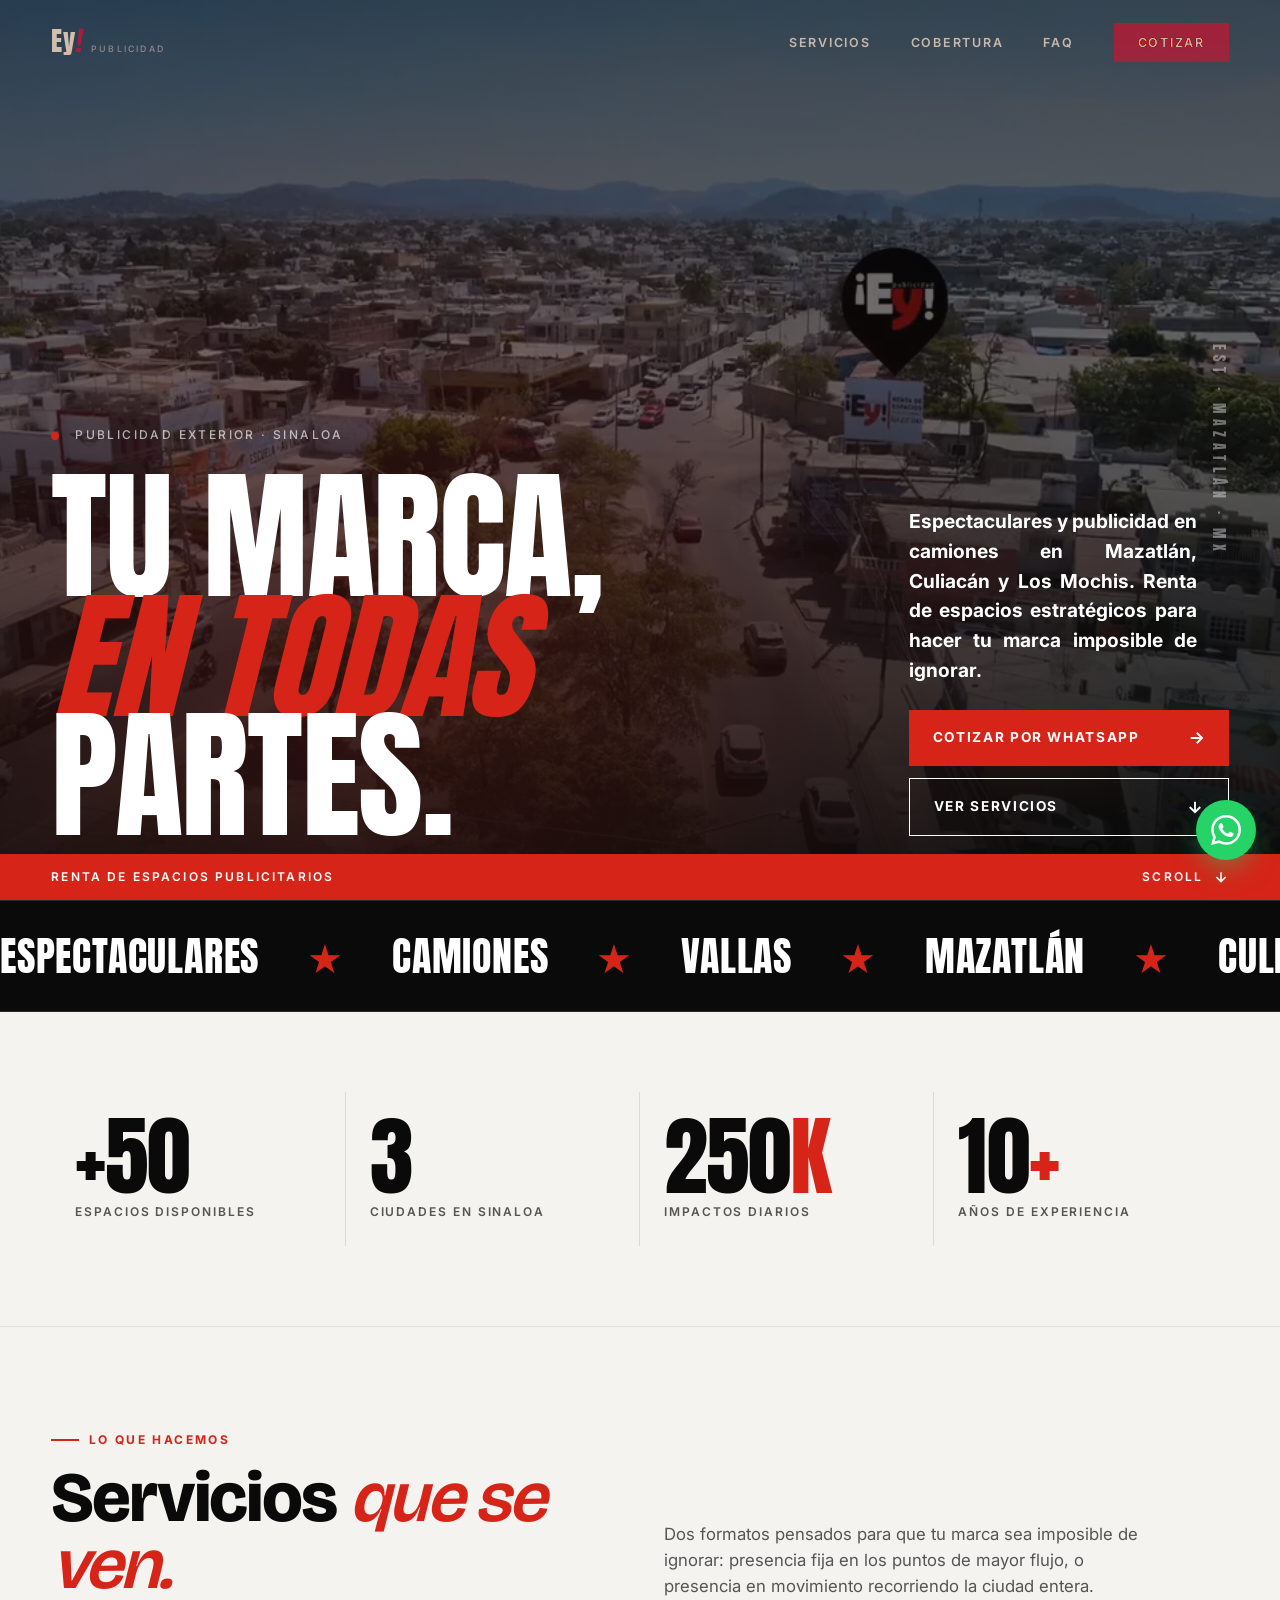
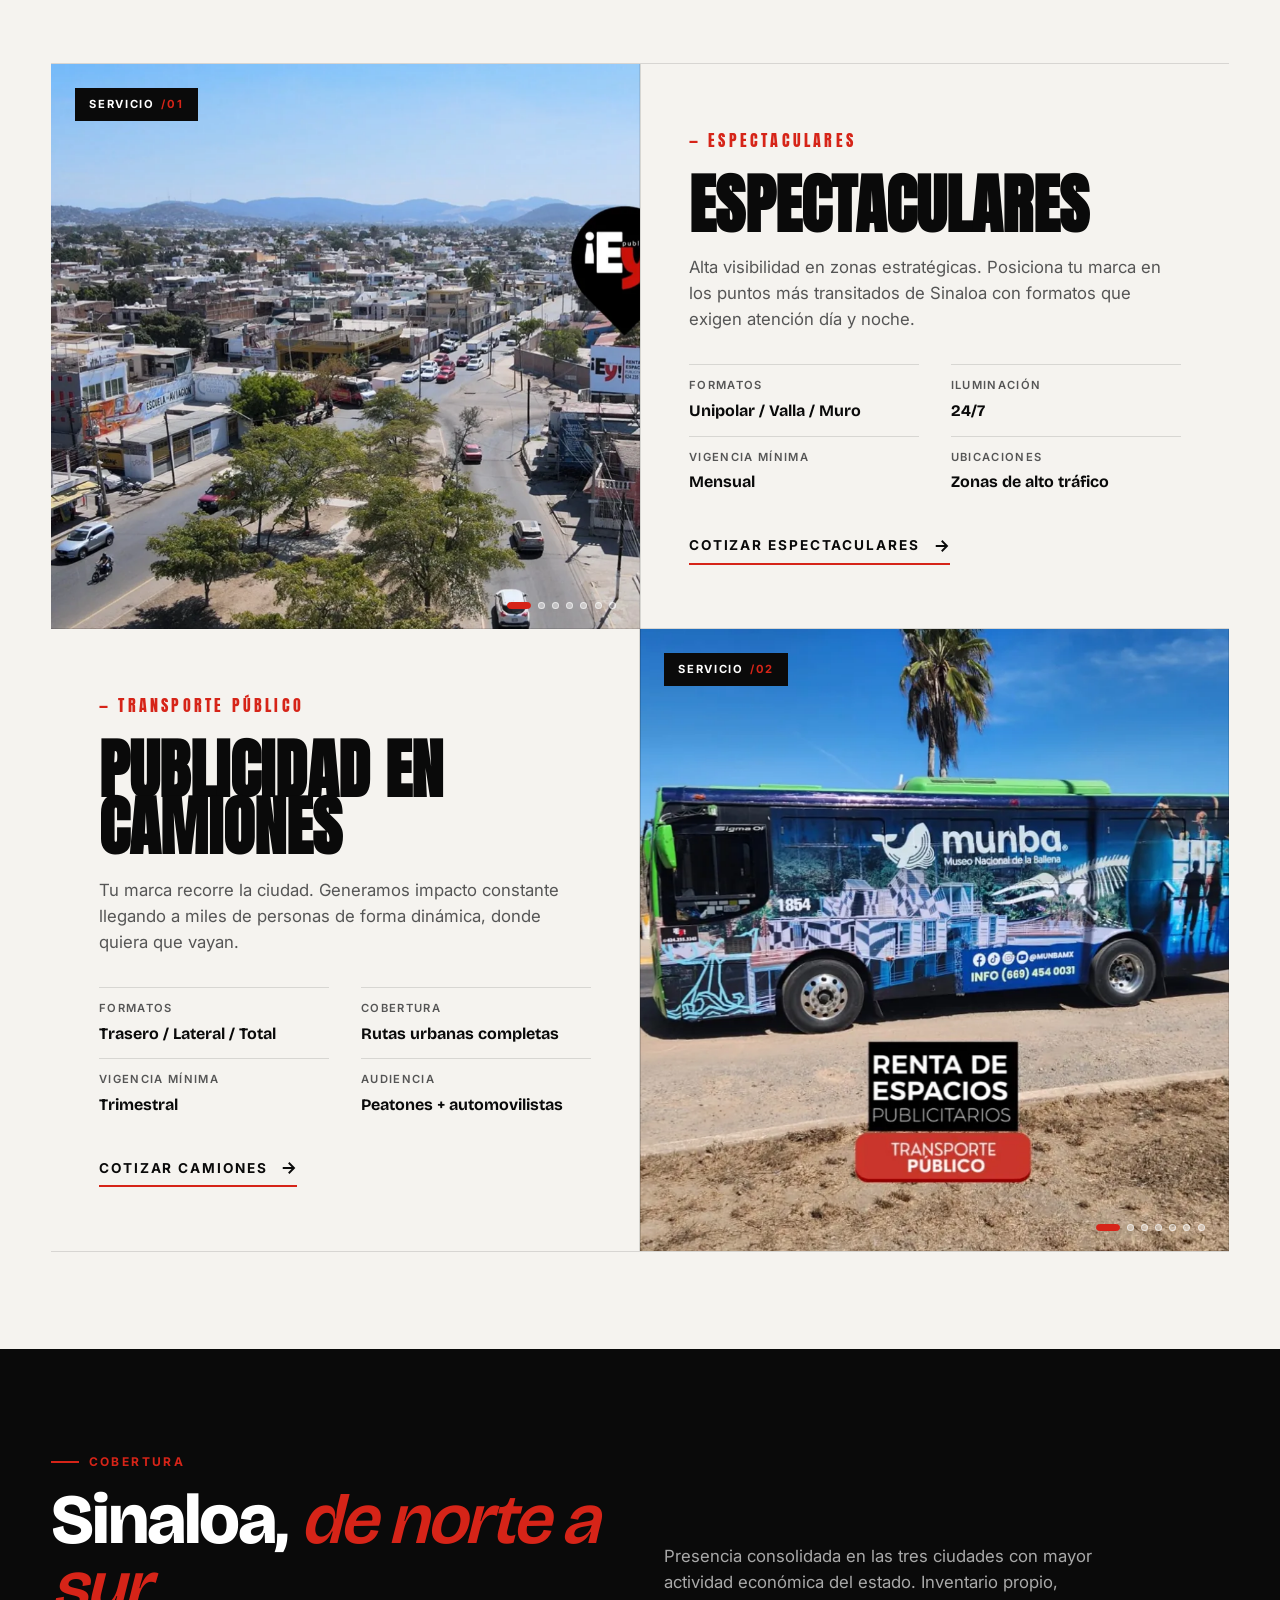
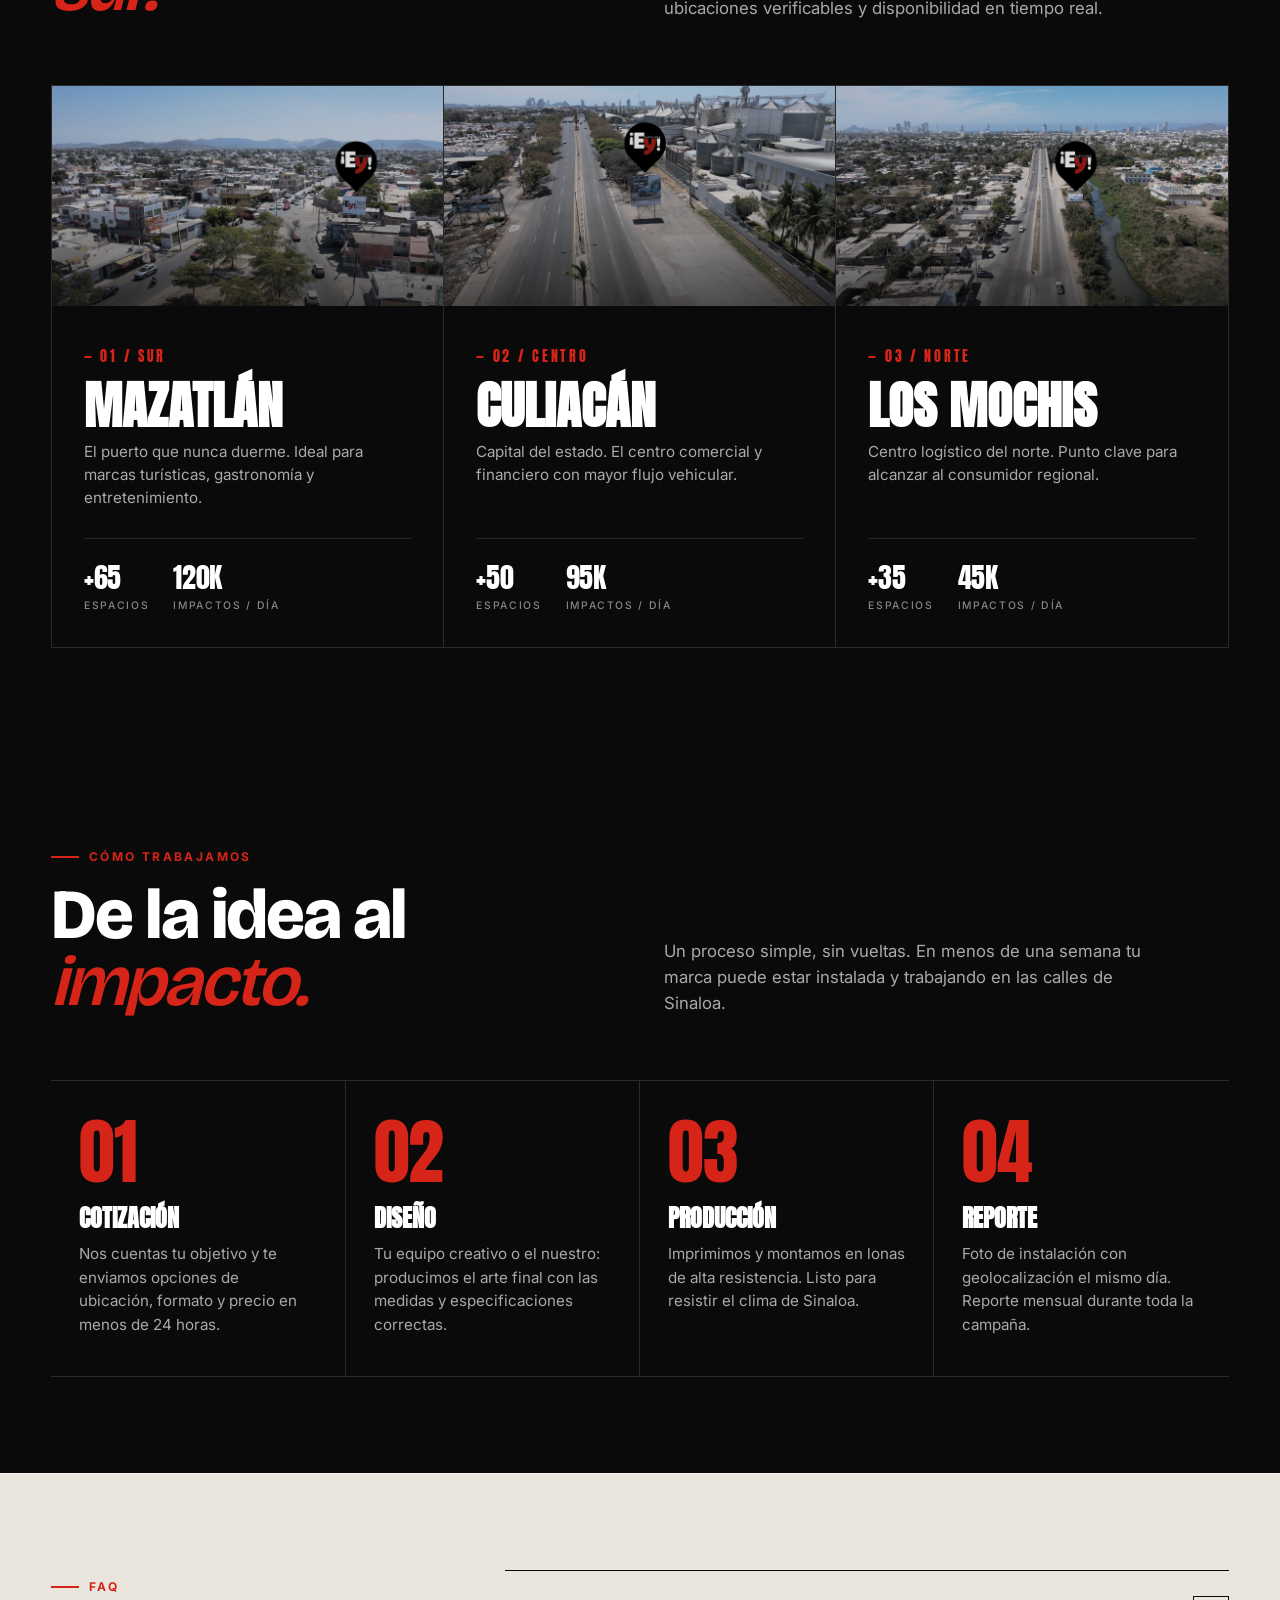
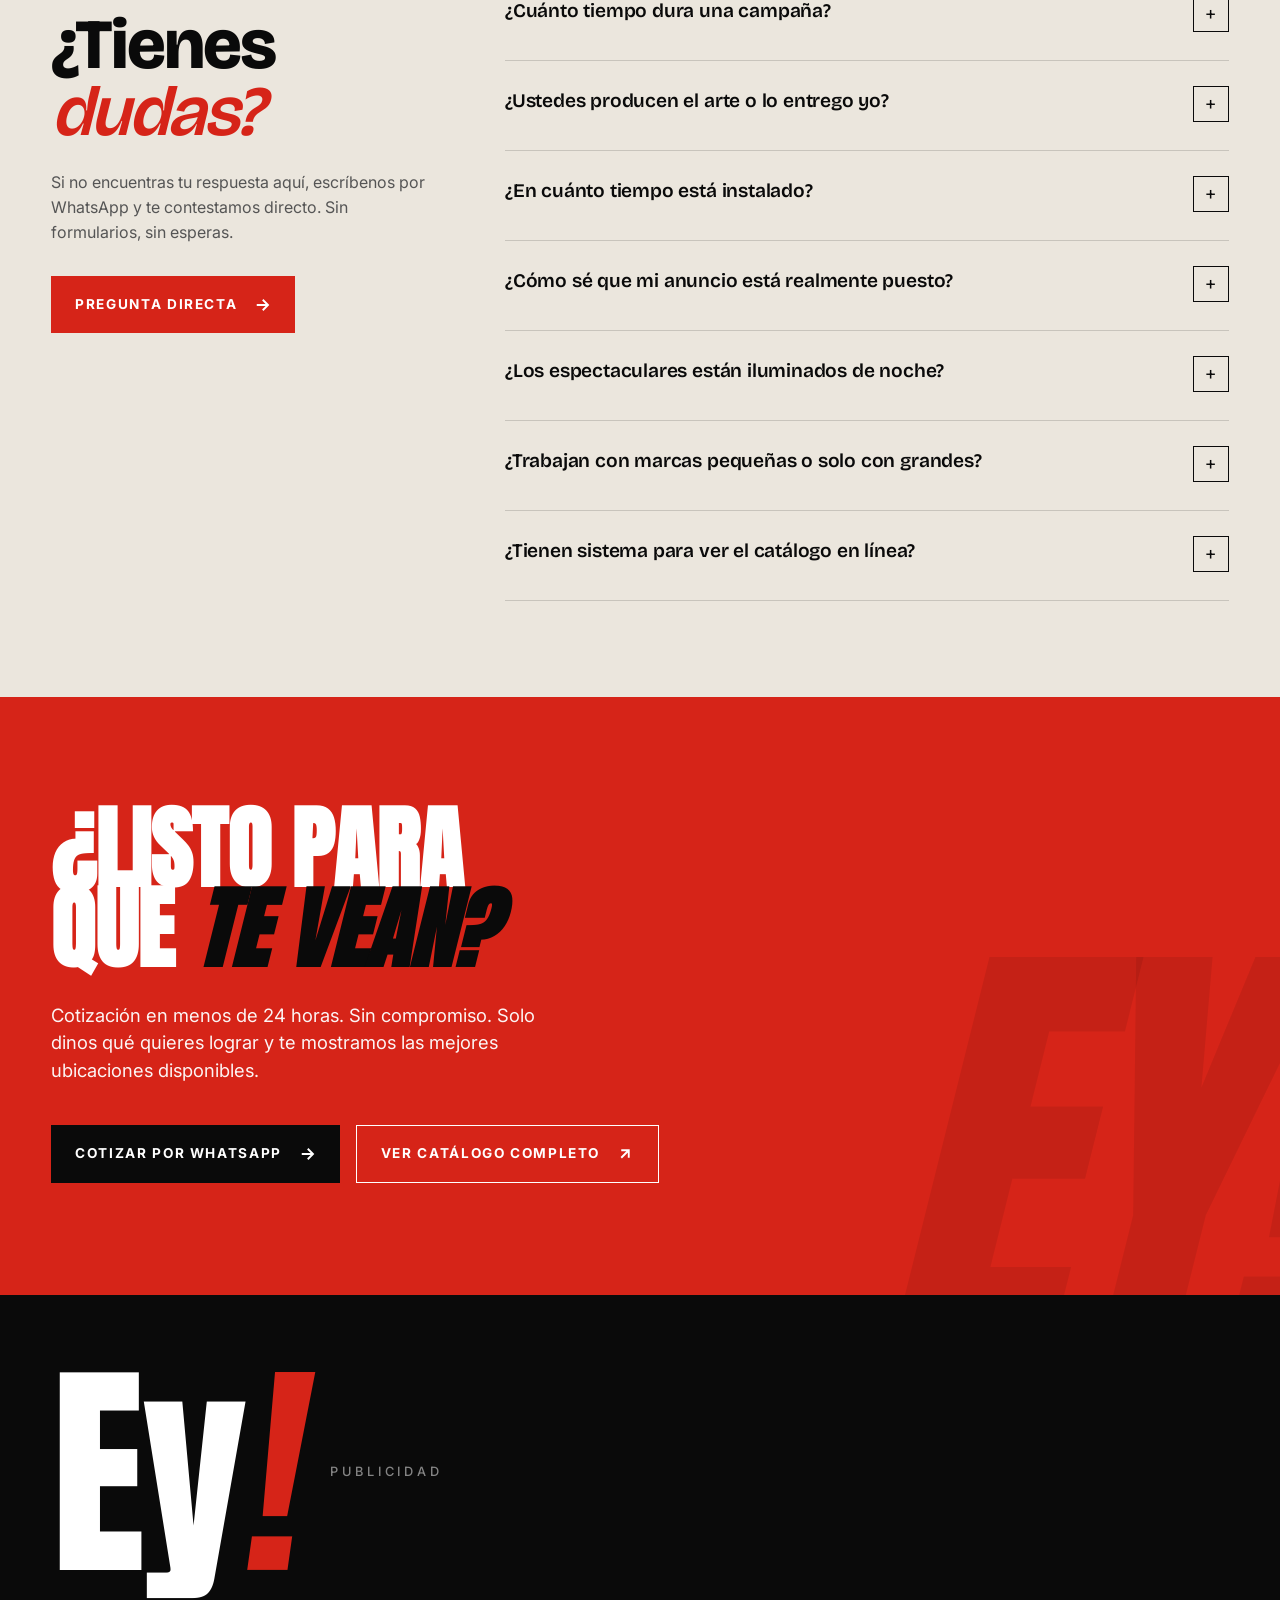
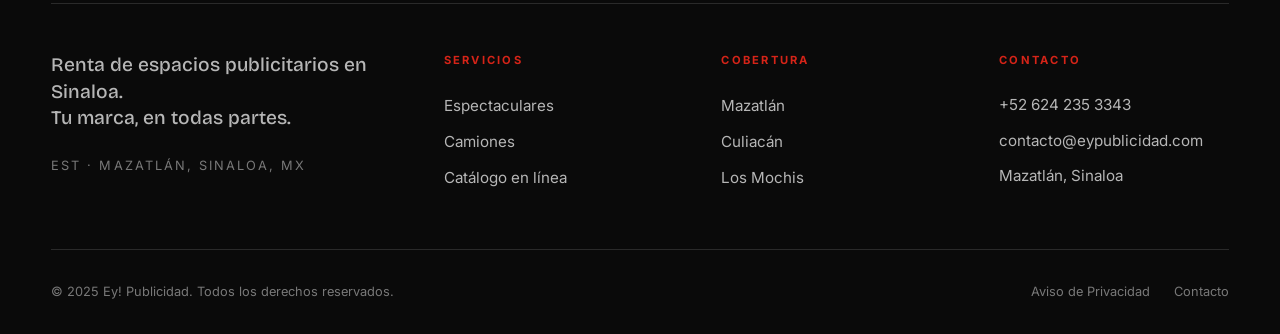
==== commit 0d72dc74: "se reaizo el cambio de diseno" ====
--- a/index.html
+++ b/index.html
@@ -1,431 +1,697 @@
-<!doctype html>
-<html lang="es">
-  <head>
-    <meta charset="UTF-8" />
-    <meta name="viewport" content="width=device-width, initial-scale=1.0" />
-
-    <!-- ═══════════════════════════════════════════════
-         SEO BÁSICO
-    ═══════════════════════════════════════════════ -->
-    <title>Ey! Publicidad – Espectaculares y Publicidad Exterior en Sinaloa</title>
-    <meta name="description" content="Agencia de publicidad exterior en Sinaloa. Espectaculares, publicidad en camiones y más en Mazatlán, Culiacán y Los Mochis. Lleva tu marca a miles de personas." />
-    <meta name="keywords" content="publicidad exterior Sinaloa, espectaculares Mazatlán, publicidad en camiones, anuncios exteriores Culiacán, agencia publicidad Sinaloa, Ey publicidad" />
-    <meta name="author" content="Ey! Publicidad" />
-    <meta name="robots" content="index, follow" />
-    <link rel="canonical" href="https://eypublicidad.com/" />
-
-    <!-- ═══════════════════════════════════════════════
-         OPEN GRAPH (Facebook, WhatsApp, LinkedIn)
-    ═══════════════════════════════════════════════ -->
-    <meta property="og:type" content="website" />
-    <meta property="og:site_name" content="Ey! Publicidad" />
-    <meta property="og:title" content="Ey! Publicidad – Espectaculares y Publicidad Exterior en Sinaloa" />
-    <meta property="og:description" content="Agencia de publicidad exterior en Sinaloa. Espectaculares y camiones en Mazatlán, Culiacán y Los Mochis. Alta visibilidad para tu marca." />
-    <meta property="og:image" content="https://eypublicidad.com/assets/images/og-image.jpg" />
-    <meta property="og:image:width" content="1200" />
-    <meta property="og:image:height" content="630" />
-    <meta property="og:image:alt" content="Ey! Publicidad – Publicidad exterior en Sinaloa" />
-    <meta property="og:url" content="https://eypublicidad.com/" />
-    <meta property="og:locale" content="es_MX" />
-
-    <!-- ═══════════════════════════════════════════════
-         TWITTER CARD
-    ═══════════════════════════════════════════════ -->
-    <meta name="twitter:card" content="summary_large_image" />
-    <meta name="twitter:title" content="Ey! Publicidad – Publicidad Exterior en Sinaloa" />
-    <meta name="twitter:description" content="Espectaculares y publicidad en camiones en Mazatlán, Culiacán y Los Mochis. Tu marca en todas partes." />
-    <meta name="twitter:image" content="https://eypublicidad.com/assets/images/og-image.jpg" />
-
-    <!-- ═══════════════════════════════════════════════
-         SCHEMA.ORG – Datos Estructurados (JSON-LD)
-    ═══════════════════════════════════════════════ -->
-    <script type="application/ld+json">
-    {
-      "@context": "https://schema.org",
-      "@type": "LocalBusiness",
-      "name": "Ey! Publicidad",
-      "description": "Agencia de publicidad exterior en Sinaloa. Espectaculares, publicidad en camiones y más en Mazatlán, Culiacán y Los Mochis.",
-      "url": "https://eypublicidad.com/",
-      "logo": "https://eypublicidad.com/assets/logo/ey-white.png",
-      "image": "https://eypublicidad.com/assets/images/og-image.jpg",
-      "telephone": "+52-624-235-3343",
-      "contactPoint": {
-        "@type": "ContactPoint",
-        "telephone": "+52-624-235-3343",
-        "contactType": "customer service",
-        "availableLanguage": "Spanish"
-      },
-      "address": {
-        "@type": "PostalAddress",
-        "addressLocality": "Mazatlán",
-        "addressRegion": "Sinaloa",
-        "addressCountry": "MX"
-      },
-      "areaServed": [
-        { "@type": "City", "name": "Mazatlán" },
-        { "@type": "City", "name": "Culiacán" },
-        { "@type": "City", "name": "Los Mochis" }
-      ],
-      "hasOfferCatalog": {
-        "@type": "OfferCatalog",
-        "name": "Servicios de Publicidad Exterior",
-        "itemListElement": [
-          {
-            "@type": "Offer",
-            "itemOffered": {
-              "@type": "Service",
-              "name": "Espectaculares",
-              "description": "Alta visibilidad en zonas estratégicas. Impactamos a miles de personas diariamente en los puntos más transitados de Sinaloa."
-            }
-          },
-          {
-            "@type": "Offer",
-            "itemOffered": {
-              "@type": "Service",
-              "name": "Publicidad en Camiones",
-              "description": "Tu marca recorre toda la ciudad. Impacto constante llegando a miles de personas de forma dinámica."
-            }
-          }
-        ]
-      },
-      "sameAs": [
-        "https://wa.me/5216242353343"
-      ]
-    }
-    </script>
-
-    <!-- ═══════════════════════════════════════════════
-         FAVICONS
-    ═══════════════════════════════════════════════ -->
-    <link rel="icon" type="image/png" sizes="32x32" href="./assets/logo/ey-white.png" />
-    <link rel="apple-touch-icon" href="./assets/logo/ey-white.png" />
-
-    <!-- ═══════════════════════════════════════════════
-         PERFORMANCE: Preconnect a dominios externos
-    ═══════════════════════════════════════════════ -->
-    <link rel="preconnect" href="https://maps.googleapis.com" />
-    <link rel="preconnect" href="https://maps.gstatic.com" crossorigin />
-
-    <link rel="stylesheet" href="styles/style.css" />
-  </head>
-
-  <body>
-    <!-- INTRO -->
-    <div id="intro" aria-hidden="true">
-      <video
-        src="assets/intro/intro.mp4"
-        id="intro-video"
-        autoplay
-        muted
-        playsinline
-      ></video>
-    </div>
-
-    <!-- HEADER -->
-    <header>
-      <nav role="navigation" aria-label="Navegación principal">
-        <a href="/" aria-label="Ey! Publicidad – Inicio">
-          <img
-            src="assets/logo/ey-white-removebg-preview.png"
-            alt="Ey! Publicidad – Logo"
-            width="70"
-            height="48"
-            loading="eager"
-          />
+<!DOCTYPE html>
+<html lang="es-MX">
+<head>
+<meta charset="UTF-8">
+<meta name="viewport" content="width=device-width, initial-scale=1.0">
+<title>Ey! Publicidad — Espectaculares y Publicidad en Camiones en Sinaloa</title>
+
+<!-- SEO primario -->
+<meta name="description" content="Agencia de publicidad exterior en Sinaloa. Espectaculares y publicidad en camiones en Mazatlán, Culiacán y Los Mochis. +150 espacios disponibles. Cotiza en 24 horas.">
+<meta name="keywords" content="publicidad exterior Sinaloa, espectaculares Mazatlán, espectaculares Culiacán, espectaculares Los Mochis, publicidad camiones Mazatlán, vallas publicitarias Sinaloa, renta espacios publicitarios, Ey Publicidad">
+<link rel="canonical" href="https://eypublicidad.com/">
+<meta name="robots" content="index, follow">
+<meta name="author" content="Ey! Publicidad">
+<meta name="theme-color" content="#0a0a0a">
+
+<!-- Open Graph / Facebook -->
+<meta property="og:type" content="website">
+<meta property="og:url" content="https://eypublicidad.com/">
+<meta property="og:site_name" content="Ey! Publicidad">
+<meta property="og:title" content="Ey! Publicidad — Renta de espacios publicitarios en Sinaloa">
+<meta property="og:description" content="Espectaculares y camiones en Mazatlán, Culiacán y Los Mochis. +150 espacios. Tu marca en todas partes.">
+<meta property="og:image" content="https://eypublicidad.com/assets/images/og-image.jpg">
+<meta property="og:image:width" content="1200">
+<meta property="og:image:height" content="630">
+<meta property="og:locale" content="es_MX">
+
+<!-- Twitter Card -->
+<meta name="twitter:card" content="summary_large_image">
+<meta name="twitter:title" content="Ey! Publicidad — Publicidad Exterior en Sinaloa">
+<meta name="twitter:description" content="Espectaculares y publicidad en camiones. Tu marca en todas partes.">
+<meta name="twitter:image" content="https://eypublicidad.com/assets/images/og-image.jpg">
+
+<!-- Schema.org — LocalBusiness -->
+<script type="application/ld+json">
+{
+  "@context": "https://schema.org",
+  "@type": "LocalBusiness",
+  "name": "Ey! Publicidad",
+  "description": "Agencia de publicidad exterior especializada en espectaculares y publicidad en camiones en Sinaloa. Más de 150 espacios en Mazatlán, Culiacán y Los Mochis.",
+  "url": "https://eypublicidad.com",
+  "logo": "https://eypublicidad.com/assets/images/logo.png",
+  "image": "https://eypublicidad.com/assets/images/og-image.jpg",
+  "telephone": "+52-624-235-3343",
+  "email": "contacto@eypublicidad.com",
+  "address": {
+    "@type": "PostalAddress",
+    "addressLocality": "Mazatlán",
+    "addressRegion": "Sinaloa",
+    "addressCountry": "MX"
+  },
+  "geo": {
+    "@type": "GeoCoordinates",
+    "latitude": 23.2494,
+    "longitude": -106.4111
+  },
+  "areaServed": [
+    {"@type": "City", "name": "Mazatlán"},
+    {"@type": "City", "name": "Culiacán"},
+    {"@type": "City", "name": "Los Mochis"}
+  ],
+  "sameAs": [
+    "https://wa.me/5216242353343"
+  ],
+  "priceRange": "$$",
+  "openingHoursSpecification": {
+    "@type": "OpeningHoursSpecification",
+    "dayOfWeek": ["Monday","Tuesday","Wednesday","Thursday","Friday"],
+    "opens": "09:00",
+    "closes": "18:00"
+  }
+}
+</script>
+
+<!-- Preload LCP -->
+<link rel="preload" as="image" href="assets/img/hero-poster.webp" fetchpriority="high">
+
+<!-- Preconnect fuentes -->
+<link rel="preconnect" href="https://fonts.googleapis.com">
+<link rel="preconnect" href="https://fonts.gstatic.com" crossorigin>
+<!-- Carga asíncrona de fuentes para no bloquear el render -->
+<link rel="preload" as="style" href="https://fonts.googleapis.com/css2?family=Anton&family=Inter:wght@400;500;600;700;800&family=Bricolage+Grotesque:opsz,wght@12..96,400;12..96,600;12..96,700;12..96,800&display=swap" onload="this.rel='stylesheet'">
+<noscript><link rel="stylesheet" href="https://fonts.googleapis.com/css2?family=Anton&family=Inter:wght@400;500;600;700;800&family=Bricolage+Grotesque:opsz,wght@12..96,400;12..96,600;12..96,700;12..96,800&display=swap"></noscript>
+
+<!-- CSS externo -->
+<link rel="stylesheet" href="styles/style.css">
+</head>
+<body>
+
+<!-- ==================== NAV ==================== -->
+<nav class="nav" id="nav" role="navigation" aria-label="Navegación principal">
+  <a href="#" class="nav-logo" aria-label="Ey Publicidad — Inicio">
+    <span class="ey">Ey</span><span class="bang">!</span>
+    <span class="sub">Publicidad</span>
+  </a>
+  <ul class="nav-links" id="navLinks">
+    <li><a href="#servicios">Servicios</a></li>
+    <li><a href="#cobertura">Cobertura</a></li>
+    <li><a href="#faq">FAQ</a></li>
+    <li>
+      <a href="https://wa.me/5216242353343?text=Hola%2C%20me%20interesa%20cotizar%20publicidad%20exterior"
+         class="nav-cta"
+         target="_blank"
+         rel="noopener noreferrer">
+        Cotizar
+      </a>
+    </li>
+  </ul>
+  <button class="nav-toggle" id="navToggle" aria-label="Abrir menú" aria-expanded="false" aria-controls="navLinks">
+    <span></span><span></span>
+  </button>
+</nav>
+
+<!-- ==================== HERO ==================== -->
+<section class="hero" aria-label="Hero — Tu marca, en todas partes">
+  <div class="hero-video" aria-hidden="true">
+    <video autoplay muted loop playsinline poster="assets/img/hero-poster.webp">
+      <source src="assets/video/hero.mp4" type="video/mp4">
+    </video>
+  </div>
+
+  <div class="hero-corner" aria-hidden="true">EST · MAZATLÁN · MX</div>
+
+  <div class="hero-content">
+    <div>
+      <div class="hero-meta" aria-hidden="true">
+        <span class="dot"></span>
+        Publicidad Exterior · Sinaloa
+      </div>
+      <h1>
+        <span class="word">Tu</span>
+        <span class="word">marca,</span><br>
+        <span class="word">en&nbsp;todas</span>
+        <span class="word">partes.</span>
+      </h1>
+    </div>
+    <div class="hero-aside">
+      <h2 class="title-h2">Espectaculares y publicidad en camiones en Mazatlán, Culiacán y Los Mochis. Renta de espacios estratégicos para hacer tu marca imposible de ignorar.</h2>
+      <div class="hero-ctas">
+        <a href="https://wa.me/5216242353343?text=Hola%2C%20me%20interesa%20cotizar%20publicidad%20exterior"
+           class="btn btn-red"
+           target="_blank"
+           rel="noopener noreferrer">
+          Cotizar por WhatsApp
+          <svg width="18" height="18" viewBox="0 0 24 24" fill="none" stroke="currentColor" stroke-width="2.5" aria-hidden="true"><path d="M5 12h14M13 5l7 7-7 7"/></svg>
         </a>
-        <button
-          class="nav-toggle"
-          aria-label="Abrir menú de navegación"
-          aria-expanded="false"
-          aria-controls="nav-menu"
-        >
-          <span></span>
-          <span></span>
-          <span></span>
-        </button>
-        <!-- Estructura ul > a > li idéntica al original para que el CSS no se rompa -->
-        <ul class="nav-menu" id="nav-menu">
-          <a href="#gif"><li>Inicio</li></a>
-          <a href="#nosotros"><li>Nosotros</li></a>
-          <a href="#conoce"><li>Conócenos</li></a>
-          <a href="#registrate"><li class="boton">Ingresar</li></a>
-        </ul>
-      </nav>
-    </header>
-
-    <main id="main-content">
-
-      <!-- HERO -->
-      <section class="gif" id="gif" aria-label="Hero – Publicidad exterior en Sinaloa">
-        <div class="gif-container">
-          <video
-            autoplay
-            muted
-            loop
-            playsinline
-            preload="auto"
-            poster="assets/images/gif-placeholder.jpg"
-            src="assets/images/eyweb.mp4"
-            aria-hidden="true"
-          ></video>
-          <div class="gif-overlay">
-            <div class="gif-text">
-              <span class="gif-eyebrow">Publicidad que mueve masas</span>
-              <h1>Tu marca,<br /><em>en todas partes.</em></h1>
-              <a href="#registrate" class="cta-btn">Conoce nuestro catálogo</a>
+        <a href="#servicios" class="btn btn-outline-white">
+          Ver servicios
+          <svg width="18" height="18" viewBox="0 0 24 24" fill="none" stroke="currentColor" stroke-width="2.5" aria-hidden="true"><path d="M12 5v14M5 12l7 7 7-7"/></svg>
+        </a>
+      </div>
+    </div>
+  </div>
+
+  <div class="hero-bottom-bar" aria-hidden="true">
+    <span>Renta de Espacios Publicitarios</span>
+    <div class="scroll-hint">
+      <span>Scroll</span>
+      <svg class="scroll-arrow" viewBox="0 0 24 24" fill="none" stroke="currentColor" stroke-width="2.5"><path d="M12 5v14M5 12l7 7 7-7"/></svg>
+    </div>
+  </div>
+</section>
+
+<!-- ==================== TICKER ==================== -->
+<div class="ticker" aria-hidden="true">
+  <div class="ticker-track">
+    <span class="ticker-item">
+      <span>Espectaculares</span><span class="red">★</span>
+      <span>Camiones</span><span class="red">★</span>
+      <span>Vallas</span><span class="red">★</span>
+      <span>Mazatlán</span><span class="red">★</span>
+      <span>Culiacán</span><span class="red">★</span>
+      <span>Los Mochis</span><span class="red">★</span>
+      <span>Renta de espacios</span><span class="red">★</span>
+    </span>
+    <span class="ticker-item">
+      <span>Espectaculares</span><span class="red">★</span>
+      <span>Camiones</span><span class="red">★</span>
+      <span>Vallas</span><span class="red">★</span>
+      <span>Mazatlán</span><span class="red">★</span>
+      <span>Culiacán</span><span class="red">★</span>
+      <span>Los Mochis</span><span class="red">★</span>
+      <span>Renta de espacios</span><span class="red">★</span>
+    </span>
+  </div>
+</div>
+
+<!-- ==================== STATS ==================== -->
+<section class="stats-block reveal" aria-label="Estadísticas">
+  <div class="stats-grid">
+    <div class="stat">
+      <div class="stat-number">+50</div>
+      <div class="stat-label">Espacios disponibles</div>
+    </div>
+    <div class="stat">
+      <div class="stat-number">3</div>
+      <div class="stat-label">Ciudades en Sinaloa</div>
+    </div>
+    <div class="stat">
+      <div class="stat-number">250<span class="red">K</span></div>
+      <div class="stat-label">Impactos diarios</div>
+    </div>
+    <div class="stat">
+      <div class="stat-number">10<span class="red">+</span></div>
+      <div class="stat-label">Años de experiencia</div>
+    </div>
+  </div>
+</section>
+
+<!-- ==================== SERVICIOS ==================== -->
+<section class="section" id="servicios" aria-label="Servicios de publicidad exterior">
+  <div class="section-inner">
+    <div class="section-head reveal">
+      <div>
+        <div class="section-eyebrow">Lo que hacemos</div>
+        <h2 class="section-title">Servicios <em>que se ven.</em></h2>
+      </div>
+      <p class="section-intro">
+        Dos formatos pensados para que tu marca sea imposible de ignorar: presencia fija en los puntos de mayor flujo, o presencia en movimiento recorriendo la ciudad entera.
+      </p>
+    </div>
+  </div>
+
+  <!-- Espectaculares -->
+  <div class="service-row reveal">
+    <div class="service-image service-slideshow" data-slideshow="espectacular">
+      <img src="assets/img/espectacular-1.webp" alt="Espectacular Ey Publicidad en Mazatlán" class="slide active" loading="lazy" width="800" height="480">
+      <img src="assets/img/espectacular-2.webp" alt="Espectacular en Sinaloa" class="slide" loading="lazy" width="800" height="480">
+      <img src="assets/img/espectacular-3.webp" alt="Espectacular vista aérea" class="slide" loading="lazy" width="800" height="480">
+      <img src="assets/img/espectacular-4.webp" alt="Espectacular en zona estratégica" class="slide" loading="lazy" width="800" height="480">
+      <img src="assets/img/espectacular-5.webp" alt="Espectacular Mazatlán" class="slide" loading="lazy" width="800" height="480">
+      <img src="assets/img/espectacular-6.webp" alt="Espectacular vista panorámica" class="slide" loading="lazy" width="800" height="480">
+      <img src="assets/img/espectacular-7.webp" alt="Espectacular zona urbana" class="slide" loading="lazy" width="800" height="480">
+      <div class="label" aria-hidden="true">Servicio<span class="accent">/01</span></div>
+      <div class="slideshow-dots" aria-hidden="true">
+        <span class="dot active"></span>
+        <span class="dot"></span>
+        <span class="dot"></span>
+        <span class="dot"></span>
+        <span class="dot"></span>
+        <span class="dot"></span>
+        <span class="dot"></span>
+      </div>
+    </div>
+    <div class="service-text">
+      <span class="service-num">— ESPECTACULARES</span>
+      <h3 class="service-name">Espectaculares</h3>
+      <p class="service-desc">
+        Alta visibilidad en zonas estratégicas. Posiciona tu marca en los puntos más transitados de Sinaloa con formatos que exigen atención día y noche.
+      </p>
+      <ul class="service-features">
+        <li><strong>Formatos</strong><span>Unipolar / Valla / Muro</span></li>
+        <li><strong>Iluminación</strong><span>24/7</span></li>
+        <li><strong>Vigencia mínima</strong><span>Mensual</span></li>
+        <li><strong>Ubicaciones</strong><span>Zonas de alto tráfico</span></li>
+      </ul>
+      <a href="https://wa.me/5216242353343?text=Hola%2C%20me%20interesa%20cotizar%20espectaculares"
+         class="service-cta"
+         target="_blank"
+         rel="noopener noreferrer">
+        Cotizar espectaculares
+        <svg width="18" height="18" viewBox="0 0 24 24" fill="none" stroke="currentColor" stroke-width="2.5" aria-hidden="true"><path d="M5 12h14M13 5l7 7-7 7"/></svg>
+      </a>
+    </div>
+  </div>
+
+  <!-- Camiones -->
+  <div class="service-row reverse reveal">
+    <div class="service-image service-slideshow" data-slideshow="camion">
+      <img src="assets/img/camion-1.webp" alt="Wrangler — campaña en transporte público" class="slide active" loading="lazy" width="800" height="480">
+      <img src="assets/img/camion-2.webp" alt="Publicidad en camión urbano de Sinaloa" class="slide" loading="lazy" width="800" height="480">
+      <img src="assets/img/camion-3.webp" alt="Dinamo — campaña en transporte" class="slide" loading="lazy" width="800" height="480">
+      <img src="assets/img/camion-4.webp" alt="Punto Múnich — campaña en transporte" class="slide" loading="lazy" width="800" height="480">
+      <img src="assets/img/camion-5.webp" alt="31 Sushi & Bar — campaña en transporte" class="slide" loading="lazy" width="800" height="480">
+      <img src="assets/img/camion-6.webp" alt="Banda MS — campaña tour" class="slide" loading="lazy" width="800" height="480">
+      <img src="assets/img/camion-7.webp" alt="Munba — campaña lateral total" class="slide" loading="lazy" width="800" height="480">
+      <div class="label" aria-hidden="true">Servicio<span class="accent">/02</span></div>
+      <div class="slideshow-dots" aria-hidden="true">
+        <span class="dot active"></span>
+        <span class="dot"></span>
+        <span class="dot"></span>
+        <span class="dot"></span>
+        <span class="dot"></span>
+        <span class="dot"></span>
+        <span class="dot"></span>
+      </div>
+    </div>
+    <div class="service-text">
+      <span class="service-num">— TRANSPORTE PÚBLICO</span>
+      <h3 class="service-name">Publicidad en Camiones</h3>
+      <p class="service-desc">
+        Tu marca recorre la ciudad. Generamos impacto constante llegando a miles de personas de forma dinámica, donde quiera que vayan.
+      </p>
+      <ul class="service-features">
+        <li><strong>Formatos</strong><span>Trasero / Lateral / Total</span></li>
+        <li><strong>Cobertura</strong><span>Rutas urbanas completas</span></li>
+        <li><strong>Vigencia mínima</strong><span>Trimestral</span></li>
+        <li><strong>Audiencia</strong><span>Peatones + automovilistas</span></li>
+      </ul>
+      <a href="https://wa.me/5216242353343?text=Hola%2C%20me%20interesa%20cotizar%20publicidad%20en%20camiones"
+         class="service-cta"
+         target="_blank"
+         rel="noopener noreferrer">
+        Cotizar camiones
+        <svg width="18" height="18" viewBox="0 0 24 24" fill="none" stroke="currentColor" stroke-width="2.5" aria-hidden="true"><path d="M5 12h14M13 5l7 7-7 7"/></svg>
+      </a>
+    </div>
+  </div>
+</section>
+
+<!-- ==================== COBERTURA ==================== -->
+<section class="section dark" id="cobertura" aria-label="Cobertura en Sinaloa">
+  <div class="section-inner">
+    <div class="section-head reveal">
+      <div>
+        <div class="section-eyebrow">Cobertura</div>
+        <h2 class="section-title">Sinaloa, <em>de norte a sur.</em></h2>
+      </div>
+      <p class="section-intro">
+        Presencia consolidada en las tres ciudades con mayor actividad económica del estado. Inventario propio, ubicaciones verificables y disponibilidad en tiempo real.
+      </p>
+    </div>
+
+    <div class="cities reveal">
+      <article class="city-card">
+        <div class="city-img">
+          <img src="assets/img/espectacular-1.webp" alt="Mazatlán — cobertura de publicidad exterior" loading="lazy" width="480" height="220">
+        </div>
+        <div class="city-info">
+          <div class="city-num">— 01 / Sur</div>
+          <h3 class="city-name">Mazatlán</h3>
+          <p class="city-desc">El puerto que nunca duerme. Ideal para marcas turísticas, gastronomía y entretenimiento.</p>
+          <div class="city-stats">
+            <div class="city-stat">
+              <span class="num">+65</span>
+              <span class="lbl">Espacios</span>
+            </div>
+            <div class="city-stat">
+              <span class="num">120K</span>
+              <span class="lbl">Impactos / día</span>
             </div>
           </div>
         </div>
-      </section>
-
-      <!-- SERVICIOS -->
-      <section class="nosotros" id="nosotros" aria-label="Servicios de publicidad exterior en Sinaloa">
-        <div class="section-header">
-          <span class="section-tag">Lo que hacemos</span>
-          <h2>Nuestros Servicios de Publicidad Exterior</h2>
-        </div>
-        <article>
-
-          <!-- Espectaculares — div.carrusel idéntico al original -->
-          <div
-            class="nosotros-servicios carrusel"
-            data-type="espectaculares"
-            role="region"
-            aria-label="Espectaculares"
-          >
-            <div class="card-img">
-              <button class="btn prev" aria-label="Imagen anterior">←</button>
-              <img
-                class="carousel-img"
-                src="assets/images/image1.png"
-                alt="Espectacular de Ey! Publicidad en zona de alto tráfico en Sinaloa"
-                width="600"
-                height="230"
-                loading="lazy"
-              />
-              <button class="btn next" aria-label="Siguiente imagen">→</button>
-              <div class="card-img-overlay" aria-hidden="true"></div>
+      </article>
+
+      <article class="city-card">
+        <div class="city-img">
+          <img src="assets/img/espectacular-3.webp" alt="Culiacán — cobertura de publicidad exterior" loading="lazy" width="480" height="220">
+        </div>
+        <div class="city-info">
+          <div class="city-num">— 02 / Centro</div>
+          <h3 class="city-name">Culiacán</h3>
+          <p class="city-desc">Capital del estado. El centro comercial y financiero con mayor flujo vehicular.</p>
+          <div class="city-stats">
+            <div class="city-stat">
+              <span class="num">+50</span>
+              <span class="lbl">Espacios</span>
             </div>
-            <div class="card-body">
-              <h3>Espectaculares</h3>
-              <p>
-                Alta visibilidad en zonas estratégicas. Impactamos a miles de
-                personas diariamente, posicionando tu marca de forma clara y
-                efectiva en los puntos más transitados de Mazatlán, Culiacán y Los Mochis.
-              </p>
-              <div class="puntos" aria-hidden="true">
-                <span class="active"></span>
-                <span></span>
-                <span></span>
-                <span></span>
-                <span></span>
-                <span></span>
-                <span></span>
-              </div>
+            <div class="city-stat">
+              <span class="num">95K</span>
+              <span class="lbl">Impactos / día</span>
             </div>
           </div>
-
-          <!-- Camiones — div.carrusel idéntico al original -->
-          <div
-            class="nosotros-servicios carrusel"
-            data-type="camiones"
-            role="region"
-            aria-label="Publicidad en camiones"
-          >
-            <div class="card-img">
-              <button class="btn prev" aria-label="Imagen anterior">←</button>
-              <img
-                class="carousel-img"
-                src="assets/images/camiones1.jpg"
-                alt="Camión de transporte público con publicidad de Ey! en Sinaloa"
-                width="600"
-                height="230"
-                loading="lazy"
-              />
-              <button class="btn next" aria-label="Siguiente imagen">→</button>
-              <div class="card-img-overlay" aria-hidden="true"></div>
+        </div>
+      </article>
+
+      <article class="city-card">
+        <div class="city-img">
+          <img src="assets/img/espectacular-7.webp" alt="Los Mochis — cobertura de publicidad exterior" loading="lazy" width="480" height="220">
+        </div>
+        <div class="city-info">
+          <div class="city-num">— 03 / Norte</div>
+          <h3 class="city-name">Los Mochis</h3>
+          <p class="city-desc">Centro logístico del norte. Punto clave para alcanzar al consumidor regional.</p>
+          <div class="city-stats">
+            <div class="city-stat">
+              <span class="num">+35</span>
+              <span class="lbl">Espacios</span>
             </div>
-            <div class="card-body">
-              <h3>Publicidad en Camiones</h3>
-              <p>
-                Tu marca recorre toda la ciudad. Generamos impacto constante
-                llegando a miles de personas de forma dinámica, donde quiera que
-                vayan.
-              </p>
-              <div class="puntos" aria-hidden="true">
-                <span class="active"></span>
-                <span></span>
-                <span></span>
-                <span></span>
-                <span></span>
-                <span></span>
-                <span></span>
-              </div>
+            <div class="city-stat">
+              <span class="num">45K</span>
+              <span class="lbl">Impactos / día</span>
             </div>
           </div>
-
-        </article>
-      </section>
-
-      <!-- COBERTURA -->
-      <section class="conoce" id="conoce" aria-label="Cobertura en Sinaloa">
-        <div class="section-header light">
-          <span class="section-tag">Cobertura</span>
-          <h2 class="titulo">
-            Lleva tu marca a <span class="red">miles de personas</span> en Sinaloa
-          </h2>
-          <p class="subtitulo">
-            Presencia en las principales ciudades de Sinaloa: Mazatlán, Culiacán y Los Mochis.
-          </p>
-        </div>
-
-        <article class="conoce-lugares">
-          <!-- div.ciudad-btn exactamente como el original (el JS los selecciona por clase) -->
-          <!-- Se añade role="button" + tabindex para accesibilidad sin cambiar el tag -->
-          <div class="conoce-lugares-botones" id="lugares">
-            <div
-              data-lat="23.2494"
-              data-lng="-106.4111"
-              class="ciudad-btn active"
-              role="button"
-              tabindex="0"
-              aria-pressed="true"
-            >
-              <span class="ciudad-icon" aria-hidden="true">📍</span> Mazatlán
-            </div>
-            <div
-              data-lat="24.8091"
-              data-lng="-107.3940"
-              class="ciudad-btn"
-              role="button"
-              tabindex="0"
-              aria-pressed="false"
-            >
-              <span class="ciudad-icon" aria-hidden="true">📍</span> Culiacán
-            </div>
-            <div
-              data-lat="25.7905"
-              data-lng="-108.9859"
-              class="ciudad-btn"
-              role="button"
-              tabindex="0"
-              aria-pressed="false"
-            >
-              <span class="ciudad-icon" aria-hidden="true">📍</span> Los Mochis
-            </div>
-          </div>
-
-          <div id="map" aria-label="Mapa de cobertura en Sinaloa" role="img">
-            <div class="sinaloa-map"></div>
-            <div class="puntero" id="mzt">
-              <img src="assets/images/puntero.png" alt="Mazatlán" width="50" height="60" loading="lazy" />
-            </div>
-            <div class="puntero" id="cln">
-              <img src="assets/images/puntero.png" alt="Culiacán" width="50" height="60" loading="lazy" />
-            </div>
-            <div class="puntero" id="mcs">
-              <img src="assets/images/puntero.png" alt="Los Mochis" width="50" height="60" loading="lazy" />
-            </div>
-          </div>
-        </article>
-      </section>
-
-      <!-- REGISTRO / CTA -->
-      <section class="registrate" id="registrate" aria-label="Regístrate para acceder al catálogo">
-        <div class="registrate-bg" aria-hidden="true"></div>
-        <article>
-          <span class="section-tag light-tag">Únete</span>
-          <h2>Regístrate para conocer<br />nuestro catálogo de publicidad</h2>
-          <p>
-            Accede a inventario exclusivo, tarifas y disponibilidad en tiempo
-            real de espectaculares y camiones en Sinaloa.
-          </p>
-          <div class="registrate-btns">
-            <a
-              href="https://sistema.eypublicidad.com/"
-              aria-label="Crear cuenta en Ey! Publicidad"
-            >
-              <button class="btn-cliente">Registrarse</button>
-            </a>
-            <a
-              href="https://sistema.eypublicidad.com/"
-              aria-label="Iniciar sesión en Ey! Publicidad"
-            >
-              <button class="btn-agencia">Iniciar Sesión</button>
-            </a>
-          </div>
-        </article>
-      </section>
-
-    </main>
-
-    <!-- FOOTER — estructura original conservada; se añaden datos de contacto para SEO local -->
-    <footer role="contentinfo">
-      <div class="footer-inner">
-        <a href="/" aria-label="Ey! Publicidad – Inicio">
-          <img
-            src="assets/logo/Ey-black-removebg-preview.png"
-            alt="Ey! Publicidad"
-            class="footer-logo"
-            width="55"
-            height="40"
-            loading="lazy"
-          />
-        </a>
-        <div>
-          <p>© 2025 Ey! Publicidad. Todos los derechos reservados.</p>
-          <address style="font-style: normal;">
-            <p style="color: rgba(255,255,255,0.4); font-size: 0.82rem;">
-              Mazatlán, Sinaloa, México &nbsp;·&nbsp;
-              <a
-                href="https://wa.me/5216242353343"
-                style="color: rgba(255,255,255,0.45); font-size: 0.82rem;"
-                aria-label="Contactar por WhatsApp"
-              >+52 624 235 3343</a>
-            </p>
-          </address>
-        </div>
-        <div class="footer-links">
-          <a href="/aviso-de-privacidad">Aviso de Privacidad</a>
-          <a href="/contacto">Contacto</a>
-        </div>
-      </div>
-    </footer>
-
-    <!-- Scripts -->
-    <script src="script.js" defer></script>
-    <script
-      src="https://maps.googleapis.com/maps/api/js?key=AIzaSyCDwqgrm6u3o6X7j7enlD0CpuiG8VzQakI&callback=initMap"
-      async
-      defer
-    ></script>
-
-    <!-- Mobile nav toggle -->
-    <script>
-      const toggle = document.querySelector(".nav-toggle");
-      const menu = document.querySelector(".nav-menu");
-      toggle?.addEventListener("click", () => {
-        const open = menu.classList.toggle("open");
-        toggle.setAttribute("aria-expanded", open);
-      });
-    </script>
-
-    <!-- WhatsApp flotante -->
-    <a
-      href="https://wa.me/5216242353343"
-      class="whatsapp-btn"
-      aria-label="Contactar a Ey! Publicidad por WhatsApp"
-      target="_blank"
-      rel="noopener noreferrer"
-    >
-      <img
-        src="assets/logo/WhatsApp_icon.png"
-        alt="WhatsApp"
-        width="30"
-        height="30"
-        loading="lazy"
-      />
-    </a>
-
-  </body>
+        </div>
+      </article>
+    </div>
+  </div>
+</section>
+
+<!-- ==================== PROCESO ==================== -->
+<section class="section dark reveal" id="proceso" aria-label="Proceso de trabajo">
+  <div class="section-inner">
+    <div class="section-head">
+      <div>
+        <div class="section-eyebrow">Cómo trabajamos</div>
+        <h2 class="section-title">De la idea al <em>impacto.</em></h2>
+      </div>
+      <p class="section-intro">
+        Un proceso simple, sin vueltas. En menos de una semana tu marca puede estar instalada y trabajando en las calles de Sinaloa.
+      </p>
+    </div>
+
+    <div class="process-steps">
+      <div class="process-step">
+        <span class="process-num">01</span>
+        <h3 class="process-title">Cotización</h3>
+        <p class="process-desc">Nos cuentas tu objetivo y te enviamos opciones de ubicación, formato y precio en menos de 24 horas.</p>
+      </div>
+      <div class="process-step">
+        <span class="process-num">02</span>
+        <h3 class="process-title">Diseño</h3>
+        <p class="process-desc">Tu equipo creativo o el nuestro: producimos el arte final con las medidas y especificaciones correctas.</p>
+      </div>
+      <div class="process-step">
+        <span class="process-num">03</span>
+        <h3 class="process-title">Producción</h3>
+        <p class="process-desc">Imprimimos y montamos en lonas de alta resistencia. Listo para resistir el clima de Sinaloa.</p>
+      </div>
+      <div class="process-step">
+        <span class="process-num">04</span>
+        <h3 class="process-title">Reporte</h3>
+        <p class="process-desc">Foto de instalación con geolocalización el mismo día. Reporte mensual durante toda la campaña.</p>
+      </div>
+    </div>
+  </div>
+</section>
+
+<!-- ==================== FAQ ==================== -->
+<section class="section reveal" id="faq" style="background: var(--paper);" aria-label="Preguntas frecuentes">
+  <div class="faq-grid">
+    <div>
+      <div class="section-eyebrow">FAQ</div>
+      <h2 class="section-title">¿Tienes <em>dudas?</em></h2>
+      <p style="margin-top: 1.5rem; color: var(--gray-2);">
+        Si no encuentras tu respuesta aquí, escríbenos por WhatsApp y te contestamos directo. Sin formularios, sin esperas.
+      </p>
+      <a href="https://wa.me/5216242353343?text=Tengo%20una%20pregunta%20sobre%20publicidad%20exterior"
+         class="btn btn-red"
+         style="margin-top: 2rem;"
+         target="_blank"
+         rel="noopener noreferrer">
+        Pregunta directa
+        <svg width="18" height="18" viewBox="0 0 24 24" fill="none" stroke="currentColor" stroke-width="2.5" aria-hidden="true"><path d="M5 12h14M13 5l7 7-7 7"/></svg>
+      </a>
+    </div>
+
+    <div class="faq-list">
+      <div class="faq-item">
+        <div class="faq-q">
+          <span>¿Cuánto tiempo dura una campaña?</span>
+          <span class="faq-toggle" aria-hidden="true">+</span>
+        </div>
+        <div class="faq-a">Espectaculares: 1 mes mínimo. Publicidad en camiones: 3 meses mínimo. Damos descuentos progresivos a partir de los 6 meses.</div>
+      </div>
+
+      <div class="faq-item">
+        <div class="faq-q">
+          <span>¿Ustedes producen el arte o lo entrego yo?</span>
+          <span class="faq-toggle" aria-hidden="true">+</span>
+        </div>
+        <div class="faq-a">Las dos opciones funcionan. Si tienes diseñador, te pasamos las medidas exactas y revisamos el archivo final. Si no, nuestro equipo creativo lo desarrolla con costo aparte.</div>
+      </div>
+
+      <div class="faq-item">
+        <div class="faq-q">
+          <span>¿En cuánto tiempo está instalado?</span>
+          <span class="faq-toggle" aria-hidden="true">+</span>
+        </div>
+        <div class="faq-a">Una vez aprobado el arte y firmado el contrato, instalamos en 5 a 7 días hábiles. Para urgencias trabajamos en 72 horas con cargo express.</div>
+      </div>
+
+      <div class="faq-item">
+        <div class="faq-q">
+          <span>¿Cómo sé que mi anuncio está realmente puesto?</span>
+          <span class="faq-toggle" aria-hidden="true">+</span>
+        </div>
+        <div class="faq-a">Te enviamos foto de instalación con fecha y geolocalización el mismo día del montaje. Cada mes recibes un reporte fotográfico de cómo va tu campaña.</div>
+      </div>
+
+      <div class="faq-item">
+        <div class="faq-q">
+          <span>¿Los espectaculares están iluminados de noche?</span>
+          <span class="faq-toggle" aria-hidden="true">+</span>
+        </div>
+        <div class="faq-a">Sí, la mayoría de nuestras ubicaciones cuentan con iluminación nocturna 24/7. Te confirmamos por ubicación específica al cotizar.</div>
+      </div>
+
+      <div class="faq-item">
+        <div class="faq-q">
+          <span>¿Trabajan con marcas pequeñas o solo con grandes?</span>
+          <span class="faq-toggle" aria-hidden="true">+</span>
+        </div>
+        <div class="faq-a">Trabajamos con ambas. Tenemos formatos accesibles para negocios locales y paquetes a medida para campañas regionales o nacionales. Marcas como restaurantes locales y empresas como Banda MS confían en nosotros por igual.</div>
+      </div>
+
+      <div class="faq-item">
+        <div class="faq-q">
+          <span>¿Tienen sistema para ver el catálogo en línea?</span>
+          <span class="faq-toggle" aria-hidden="true">+</span>
+        </div>
+        <div class="faq-a">Sí. Si quieres acceso a inventario, tarifas y disponibilidad en tiempo real, regístrate en nuestro sistema. Tu cuenta queda activa y puedes consultar opciones cuando lo necesites.</div>
+      </div>
+    </div>
+  </div>
+</section>
+
+<!-- ==================== CTA FINAL ==================== -->
+<section class="cta-final" aria-label="Llamada a la acción">
+  <div class="cta-inner">
+    <h2>¿Listo para que <em>te vean?</em></h2>
+    <p>Cotización en menos de 24 horas. Sin compromiso. Solo dinos qué quieres lograr y te mostramos las mejores ubicaciones disponibles.</p>
+    <div class="cta-actions">
+      <a href="https://wa.me/5216242353343?text=Hola%2C%20me%20interesa%20cotizar%20publicidad%20exterior"
+         class="btn btn-black"
+         target="_blank"
+         rel="noopener noreferrer">
+        Cotizar por WhatsApp
+        <svg width="18" height="18" viewBox="0 0 24 24" fill="none" stroke="currentColor" stroke-width="2.5" aria-hidden="true"><path d="M5 12h14M13 5l7 7-7 7"/></svg>
+      </a>
+      <a href="https://sistema.eypublicidad.com/"
+         class="btn btn-outline-white"
+         style="border-color: var(--white); color: var(--white);"
+         target="_blank"
+         rel="noopener noreferrer">
+        Ver catálogo completo
+        <svg width="18" height="18" viewBox="0 0 24 24" fill="none" stroke="currentColor" stroke-width="2.5" aria-hidden="true"><path d="M7 17L17 7M7 7h10v10"/></svg>
+      </a>
+    </div>
+  </div>
+</section>
+
+<!-- ==================== FOOTER ==================== -->
+<footer class="footer" role="contentinfo">
+  <div class="footer-inner">
+    <div class="footer-mark" aria-label="Ey Publicidad">
+      <span class="ey">Ey</span><span class="bang">!</span>
+      <span class="pubs">Publicidad</span>
+    </div>
+
+    <div class="footer-cols">
+      <div>
+        <p class="footer-tagline">Renta de espacios publicitarios en Sinaloa.<br>Tu marca, en todas partes.</p>
+        <div style="font-size: 0.8rem; color: rgba(255,255,255,0.45); text-transform: uppercase; letter-spacing: 0.16em;">EST · Mazatlán, Sinaloa, MX</div>
+      </div>
+
+      <div class="footer-col">
+        <h4>Servicios</h4>
+        <ul>
+          <li><a href="#servicios">Espectaculares</a></li>
+          <li><a href="#servicios">Camiones</a></li>
+          <li><a href="https://sistema.eypublicidad.com/" target="_blank" rel="noopener noreferrer">Catálogo en línea</a></li>
+        </ul>
+      </div>
+
+      <div class="footer-col">
+        <h4>Cobertura</h4>
+        <ul>
+          <li><a href="#cobertura">Mazatlán</a></li>
+          <li><a href="#cobertura">Culiacán</a></li>
+          <li><a href="#cobertura">Los Mochis</a></li>
+        </ul>
+      </div>
+
+      <div class="footer-col">
+        <h4>Contacto</h4>
+        <div class="footer-contact-line">
+          <a href="https://wa.me/5216242353343" target="_blank" rel="noopener noreferrer">+52 624 235 3343</a>
+        </div>
+        <div class="footer-contact-line">
+          <a href="mailto:contacto@eypublicidad.com">contacto@eypublicidad.com</a>
+        </div>
+        <div class="footer-contact-line">Mazatlán, Sinaloa</div>
+      </div>
+    </div>
+
+    <div class="footer-bottom">
+      <div>© 2025 Ey! Publicidad. Todos los derechos reservados.</div>
+      <div class="footer-legal">
+        <a href="/aviso-de-privacidad">Aviso de Privacidad</a>
+        <a href="/contacto">Contacto</a>
+      </div>
+    </div>
+  </div>
+</footer>
+
+<!-- ==================== WHATSAPP FLOAT ==================== -->
+<a href="https://wa.me/5216242353343?text=Hola%2C%20me%20interesa%20cotizar%20publicidad%20exterior"
+   class="wa-float"
+   aria-label="Cotizar por WhatsApp"
+   target="_blank"
+   rel="noopener noreferrer">
+  <svg viewBox="0 0 24 24" aria-hidden="true"><path d="M17.472 14.382c-.297-.149-1.758-.867-2.03-.967-.273-.099-.471-.148-.67.15-.197.297-.767.966-.94 1.164-.173.199-.347.223-.644.075-.297-.15-1.255-.463-2.39-1.475-.883-.788-1.48-1.761-1.653-2.059-.173-.297-.018-.458.13-.606.134-.133.298-.347.446-.52.149-.174.198-.298.298-.497.099-.198.05-.371-.025-.52-.075-.149-.669-1.612-.916-2.207-.242-.579-.487-.5-.669-.51-.173-.008-.371-.01-.57-.01-.198 0-.52.074-.792.372-.272.297-1.04 1.016-1.04 2.479 0 1.462 1.065 2.875 1.213 3.074.149.198 2.096 3.2 5.077 4.487.709.306 1.262.489 1.694.625.712.227 1.36.195 1.871.118.571-.085 1.758-.719 2.006-1.413.248-.694.248-1.289.173-1.413-.074-.124-.272-.198-.57-.347m-5.421 7.403h-.004a9.87 9.87 0 01-5.031-1.378l-.361-.214-3.741.982.998-3.648-.235-.374a9.86 9.86 0 01-1.51-5.26c.001-5.45 4.436-9.884 9.888-9.884 2.64 0 5.122 1.03 6.988 2.898a9.825 9.825 0 012.893 6.994c-.003 5.45-4.437 9.884-9.885 9.884m8.413-18.297A11.815 11.815 0 0012.05 0C5.495 0 .16 5.335.157 11.892c0 2.096.547 4.142 1.588 5.945L.057 24l6.305-1.654a11.882 11.882 0 005.683 1.448h.005c6.554 0 11.89-5.335 11.893-11.893a11.821 11.821 0 00-3.48-8.413z"/></svg>
+</a>
+
+<!-- ==================== JS ==================== -->
+<script>
+// Nav scroll — throttled con rAF para evitar reflows por frame
+const nav = document.getElementById('nav');
+let navTicking = false;
+window.addEventListener('scroll', () => {
+  if (!navTicking) {
+    requestAnimationFrame(() => {
+      nav.classList.toggle('scrolled', window.scrollY > 50);
+      navTicking = false;
+    });
+    navTicking = true;
+  }
+}, { passive: true });
+
+// Mobile nav toggle
+const navToggle = document.getElementById('navToggle');
+const navLinks = document.getElementById('navLinks');
+
+navToggle.addEventListener('click', () => {
+  const isOpen = navLinks.classList.toggle('open');
+  navToggle.classList.toggle('open', isOpen);
+  navToggle.setAttribute('aria-expanded', isOpen);
+  document.body.style.overflow = isOpen ? 'hidden' : '';
+});
+
+// Cerrar nav al hacer click en un enlace
+document.querySelectorAll('#navLinks a').forEach(link => {
+  link.addEventListener('click', () => {
+    navToggle.classList.remove('open');
+    navLinks.classList.remove('open');
+    navToggle.setAttribute('aria-expanded', 'false');
+    document.body.style.overflow = '';
+  });
+});
+
+// FAQ accordion
+document.querySelectorAll('.faq-item').forEach(item => {
+  item.addEventListener('click', () => {
+    const isOpen = item.classList.toggle('open');
+    item.querySelector('.faq-q').setAttribute('aria-expanded', isOpen);
+  });
+});
+
+// Reveal on scroll (IntersectionObserver)
+const io = new IntersectionObserver((entries) => {
+  entries.forEach(entry => {
+    if (entry.isIntersecting) {
+      entry.target.classList.add('in-view');
+      io.unobserve(entry.target);
+      entry.target.addEventListener('transitionend', () => {
+        entry.target.style.willChange = 'auto';
+      }, { once: true });
+    }
+  });
+}, { threshold: 0.1, rootMargin: '0px 0px -60px 0px' });
+
+document.querySelectorAll('.reveal').forEach(el => io.observe(el));
+
+// Slideshows — auto-rotación con pausa en hover y stop fuera de viewport
+function initSlideshow(slideshow) {
+  const slides = slideshow.querySelectorAll('.slide');
+  const dots = slideshow.querySelectorAll('.slideshow-dots .dot');
+  let idx = 0;
+  let timer = null;
+  let paused = false;
+
+  function show(i) {
+    slides[idx].classList.remove('active');
+    dots[idx]?.classList.remove('active');
+    idx = (i + slides.length) % slides.length;
+    slides[idx].classList.add('active');
+    dots[idx]?.classList.add('active');
+  }
+
+  function start() {
+    stop();
+    timer = setInterval(() => { if (!paused) show(idx + 1); }, 4500);
+  }
+
+  function stop() {
+    if (timer) clearInterval(timer);
+    timer = null;
+  }
+
+  slideshow.addEventListener('mouseenter', () => { paused = true; });
+  slideshow.addEventListener('mouseleave', () => { paused = false; });
+
+  const visObs = new IntersectionObserver((entries) => {
+    entries.forEach(entry => {
+      if (entry.isIntersecting) start();
+      else stop();
+    });
+  }, { threshold: 0.2 });
+
+  visObs.observe(slideshow);
+}
+
+document.querySelectorAll('.service-slideshow').forEach(initSlideshow);
+</script>
+
+</body>
 </html>
--- a/styles/style.css
+++ b/styles/style.css
@@ -1,811 +1,1168 @@
-@charset "UTF-8";
-@font-face {
-  font-family: "Miranda";
-  src: url("../assets/fonts/Miranda_Sans/MirandaSans-VariableFont_wght.ttf") format("truetype");
-  font-weight: 100 900;
-}
-@font-face {
-  font-family: "Bowlby";
-  src: url("../assets/fonts/BowlbyOne-Regular.ttf") format("truetype");
-}
-@keyframes fadeUp {
-  from {
-    opacity: 0;
-    transform: translateY(28px);
+/* ==========================================================================
+   SISTEMA DE DISEÑO — Ey! Publicidad
+   Construido sobre el lenguaje visual real de la marca:
+   negro + rojo señalético + tipografía condensada bold.
+   ========================================================================== */
+
+:root {
+  --black: #0a0a0a;
+  --black-soft: #1a1a1a;
+  --black-line: #2a2a2a;
+  --white: #ffffff;
+  --off-white: #f5f3ef;
+  --paper: #ebe6dd;
+  --red: #d62418;
+  --red-deep: #a51a10;
+  --gray-1: #888;
+  --gray-2: #555;
+  --gray-3: #333;
+
+  --font-display: 'Anton', 'Impact', sans-serif;
+  --font-head: 'Bricolage Grotesque', system-ui, sans-serif;
+  --font-body: 'Inter', system-ui, sans-serif;
+
+  --pad-x: clamp(1.25rem, 4vw, 4rem);
+  --max: 1480px;
+
+  --ease: cubic-bezier(0.65, 0, 0.35, 1);
+  --ease-out: cubic-bezier(0.22, 1, 0.36, 1);
+}
+
+/* ==========================================================================
+   RESET & BASE
+   ========================================================================== */
+* { margin: 0; padding: 0; box-sizing: border-box; }
+::selection { background: var(--red); color: var(--white); }
+
+html { scroll-behavior: smooth; -webkit-text-size-adjust: 100%; }
+
+body {
+  background: var(--off-white);
+  color: var(--black);
+  font-family: var(--font-body);
+  font-size: 16px;
+  line-height: 1.55;
+  overflow-x: hidden;
+  -webkit-font-smoothing: antialiased;
+  -moz-osx-font-smoothing: grayscale;
+}
+
+img, video { max-width: 100%; display: block; }
+a { color: inherit; text-decoration: none; }
+button { font-family: inherit; cursor: pointer; border: none; background: none; color: inherit; }
+
+/* ==========================================================================
+   NAV
+   ========================================================================== */
+.nav {
+  position: fixed;
+  top: 0; left: 0; right: 0;
+  z-index: 100;
+  padding: 1.25rem var(--pad-x);
+  display: flex;
+  align-items: center;
+  justify-content: space-between;
+  transition: all 0.4s var(--ease);
+  mix-blend-mode: difference;
+}
+
+.nav.scrolled {
+  background: rgba(10, 10, 10, 0.92);
+  backdrop-filter: blur(16px);
+  -webkit-backdrop-filter: blur(16px);
+  padding: 0.85rem var(--pad-x);
+  mix-blend-mode: normal;
+  border-bottom: 1px solid rgba(255,255,255,0.06);
+}
+
+.nav-logo {
+  font-family: var(--font-display);
+  font-size: 1.7rem;
+  letter-spacing: 0.02em;
+  color: var(--white);
+  display: flex;
+  align-items: baseline;
+  gap: 0.05em;
+}
+
+.nav-logo .ey { color: var(--white); }
+.nav-logo .bang { color: var(--red); transform: skew(-8deg); display: inline-block; }
+.nav-logo .sub {
+  font-family: var(--font-body);
+  font-size: 0.55rem;
+  text-transform: uppercase;
+  letter-spacing: 0.25em;
+  margin-left: 0.4rem;
+  font-weight: 500;
+  color: var(--white);
+  opacity: 0.6;
+}
+
+.nav-links {
+  display: flex;
+  gap: 2.5rem;
+  align-items: center;
+  list-style: none;
+}
+
+.nav-links a {
+  font-size: 0.78rem;
+  font-weight: 600;
+  text-transform: uppercase;
+  letter-spacing: 0.14em;
+  color: var(--white);
+  position: relative;
+}
+
+.nav-links a:not(.nav-cta)::after {
+  content: '';
+  position: absolute;
+  left: 0; bottom: -6px;
+  width: 0;
+  height: 2px;
+  background: var(--red);
+  transition: width 0.3s var(--ease);
+}
+
+.nav-links a:not(.nav-cta):hover::after { width: 100%; }
+
+.nav-cta {
+  background: var(--red);
+  color: var(--white) !important;
+  padding: 0.75rem 1.5rem;
+  font-size: 0.75rem;
+  text-transform: uppercase;
+  letter-spacing: 0.14em;
+  font-weight: 700;
+  transition: background 0.2s;
+}
+
+.nav-cta:hover { background: var(--red-deep); }
+
+.nav-toggle {
+  display: none;
+  width: 32px; height: 32px;
+  position: relative;
+  z-index: 102;
+}
+
+.nav-toggle span {
+  position: absolute;
+  left: 4px; right: 4px;
+  height: 2px;
+  background: var(--white);
+  transition: all 0.3s;
+}
+
+.nav-toggle span:nth-child(1) { top: 10px; }
+.nav-toggle span:nth-child(2) { top: 20px; }
+.nav-toggle.open span:nth-child(1) { top: 15px; transform: rotate(45deg); }
+.nav-toggle.open span:nth-child(2) { top: 15px; transform: rotate(-45deg); }
+
+@media (max-width: 960px) {
+  .nav { mix-blend-mode: normal; background: rgba(10,10,10,0.6); backdrop-filter: blur(8px); }
+  .nav-links {
+    position: fixed;
+    inset: 0;
+    background: var(--black);
+    flex-direction: column;
+    justify-content: center;
+    align-items: flex-start;
+    padding: 4rem var(--pad-x);
+    gap: 2rem;
+    transform: translateX(100%);
+    transition: transform 0.4s var(--ease);
   }
-  to {
-    opacity: 1;
-    transform: translateY(0);
-  }
-}
-@keyframes intro {
-  from {
-    transform: translateY(0);
-  }
-  to {
-    transform: translateY(-100%);
-  }
-}
-*,
-*::before,
-*::after {
-  box-sizing: border-box;
-  margin: 0;
-  padding: 0;
+  .nav-links.open { transform: translateX(0); }
+  .nav-links a { font-size: 1.5rem; letter-spacing: 0.05em; }
+  .nav-toggle { display: block; }
+}
+
+/* ==========================================================================
+   HERO
+   ========================================================================== */
+.hero {
+  position: relative;
+  min-height: 100vh;
+  background: var(--black);
+  color: var(--white);
+  overflow: hidden;
+  display: flex;
+  align-items: flex-end;
+  padding: 7rem var(--pad-x) 4rem;
+}
+
+.hero-video {
+  position: absolute;
+  inset: 0;
+  z-index: 1;
+}
+
+.hero-video video,
+.hero-video img {
+  width: 100%;
+  height: 100%;
+  object-fit: cover;
+  opacity: 0.6;
+}
+
+.hero-video::after {
+  content: '';
+  position: absolute;
+  inset: 0;
+  background:
+    radial-gradient(ellipse at 30% 70%, rgba(214,36,24,0.18), transparent 60%),
+    linear-gradient(180deg, rgba(10,10,10,0.5) 0%, rgba(10,10,10,0.3) 40%, rgba(10,10,10,0.95) 100%);
+}
+
+
+.hero-content {
+  position: relative;
+  z-index: 3;
+  max-width: var(--max);
+  width: 100%;
+  margin: 0 auto;
+  display: grid;
+  grid-template-columns: 1.4fr auto;
+  gap: 3rem;
+  align-items: end;
+}
+
+.hero-meta {
+  display: flex;
+  align-items: center;
+  gap: 1rem;
+  font-size: 0.75rem;
+  text-transform: uppercase;
+  letter-spacing: 0.2em;
+  font-weight: 500;
+  color: rgba(255,255,255,0.65);
+  margin-bottom: 2rem;
+  opacity: 0;
+  animation: fadeUp 0.8s 0.2s var(--ease-out) forwards;
+}
+
+.hero-meta .dot {
+  width: 8px; height: 8px;
+  background: var(--red);
+  border-radius: 50%;
+  animation: pulse-red 2s infinite;
+}
+
+@keyframes pulse-red {
+  0%, 100% { box-shadow: 0 0 0 0 rgba(214,36,24,0.7); }
+  50% { box-shadow: 0 0 0 8px rgba(214,36,24,0); }
+}
+
+.hero h1 {
+  font-family: var(--font-display);
+  font-size: clamp(3.5rem, 11vw, 11rem);
+  line-height: 0.85;
+  letter-spacing: -0.01em;
+  text-transform: uppercase;
+  color: var(--white);
+  font-weight: 400;
+}
+
+.hero h1 .word {
+  display: inline-block;
+  opacity: 0;
+  transform: translateY(40px);
+  animation: heroWord 1s var(--ease-out) forwards;
+}
+
+.hero h1 .word:nth-child(1) { animation-delay: 0.3s; }
+.hero h1 .word:nth-child(2) { animation-delay: 0.45s; }
+.hero h1 .word:nth-child(3) { animation-delay: 0.6s; }
+.hero h1 .word:nth-child(4) { animation-delay: 0.75s; color: var(--red); font-style: italic; }
+.hero h1 .word:nth-child(5) { animation-delay: 0.9s; }
+
+@keyframes heroWord {
+  to { opacity: 1; transform: translateY(0); }
+}
+
+.hero-aside {
+  display: flex;
+  flex-direction: column;
+  align-items: flex-start;
+  gap: 1.5rem;
+  max-width: 320px;
+  opacity: 0;
+  animation: fadeUp 0.9s 1s var(--ease-out) forwards;
+}
+
+.hero-aside p {
+  font-size: 1rem;
+  line-height: 1.5;
+  color: rgba(255,255,255,0.85);
+  text-align: right;
+}
+
+.hero-ctas {
+  display: flex;
+  flex-direction: column;
+  gap: 0.75rem;
+  width: 100%;
+}
+
+.hero-corner {
+  position: absolute;
+  z-index: 3;
+  top: 50%;
+  right: var(--pad-x);
+  font-family: var(--font-display);
+  writing-mode: vertical-rl;
+  font-size: 0.85rem;
+  text-transform: uppercase;
+  letter-spacing: 0.4em;
+  color: rgba(255,255,255,0.4);
+  transform: translateY(-50%);
+}
+
+@media (max-width: 1100px) { .hero-corner { display: none; } }
+
+.hero-bottom-bar {
+  position: absolute;
+  bottom: 0;
+  left: 0; right: 0;
+  z-index: 3;
+  background: var(--red);
+  color: var(--white);
+  padding: 0.85rem var(--pad-x);
+  display: flex;
+  justify-content: space-between;
+  align-items: center;
+  font-size: 0.75rem;
+  text-transform: uppercase;
+  letter-spacing: 0.18em;
+  font-weight: 600;
+}
+
+.hero-bottom-bar .scroll-hint {
+  display: flex;
+  align-items: center;
+  gap: 0.6rem;
+}
+
+.hero-bottom-bar .scroll-arrow {
+  width: 16px; height: 16px;
+  animation: bounceDown 1.8s infinite;
+}
+
+@keyframes bounceDown {
+  0%, 100% { transform: translateY(0); }
+  50% { transform: translateY(4px); }
+}
+
+@media (max-width: 880px) {
+  .hero-content { grid-template-columns: 1fr; gap: 2rem; }
+  .hero-aside { max-width: 100%; align-items: flex-start; }
+  .hero-aside p { text-align: left; }
+}
+
+/* ==========================================================================
+   BOTONES
+   ========================================================================== */
+.btn {
+  display: inline-flex;
+  align-items: center;
+  justify-content: space-between;
+  gap: 1rem;
+  padding: 1.1rem 1.5rem;
+  font-family: var(--font-body);
+  font-weight: 700;
+  font-size: 0.85rem;
+  text-transform: uppercase;
+  letter-spacing: 0.12em;
+  transition: all 0.25s var(--ease);
+  cursor: pointer;
+  text-align: left;
+}
+
+.btn svg { transition: transform 0.25s var(--ease); flex-shrink: 0; }
+.btn:hover svg { transform: translateX(6px); }
+
+.btn-red { background: var(--red); color: var(--white); }
+.btn-red:hover { background: var(--red-deep); }
+
+.btn-outline-white {
+  background: transparent;
+  color: var(--white);
+  border: 1.5px solid var(--white);
+}
+.btn-outline-white:hover { background: var(--white); color: var(--black); }
+
+.btn-black { background: var(--black); color: var(--white); }
+.btn-black:hover { background: var(--off-white); color: var(--black); }
+
+/* ==========================================================================
+   TICKER
+   ========================================================================== */
+.ticker {
+  background: var(--black);
+  color: var(--white);
+  padding: 1.5rem 0;
+  overflow: hidden;
+  border-top: 1px solid var(--black-line);
+  border-bottom: 1px solid var(--black-line);
+}
+
+.ticker-track {
+  display: flex;
+  gap: 3rem;
+  animation: tickerMove 40s linear infinite;
+  white-space: nowrap;
+  font-family: var(--font-display);
+  font-size: clamp(1.6rem, 3.5vw, 2.5rem);
+  text-transform: uppercase;
+  letter-spacing: 0.02em;
+  will-change: transform;
+}
+
+.ticker-item {
+  display: inline-flex;
+  align-items: center;
+  gap: 3rem;
+  flex-shrink: 0;
+}
+
+.ticker-item .red { color: var(--red); }
+
+@keyframes tickerMove {
+  to { transform: translateX(-50%); }
+}
+
+/* ==========================================================================
+   STATS
+   ========================================================================== */
+.stats-block {
+  background: var(--off-white);
+  padding: 5rem var(--pad-x);
+  border-bottom: 1px solid rgba(0,0,0,0.08);
+}
+
+.stats-grid {
+  max-width: var(--max);
+  margin: 0 auto;
+  display: grid;
+  grid-template-columns: repeat(4, 1fr);
+}
+
+.stat {
+  padding: 1.5rem;
+  border-right: 1px solid rgba(0,0,0,0.1);
+}
+
+.stat:last-child { border-right: none; }
+
+.stat-number {
+  font-family: var(--font-display);
+  font-size: clamp(3rem, 7vw, 5.5rem);
+  line-height: 0.9;
+  letter-spacing: -0.01em;
+  margin-bottom: 0.5rem;
+}
+
+.stat-number .red { color: var(--red); }
+
+.stat-label {
+  font-size: 0.75rem;
+  text-transform: uppercase;
+  letter-spacing: 0.16em;
+  color: var(--gray-2);
+  font-weight: 600;
+}
+
+@media (max-width: 880px) {
+  .stats-grid { grid-template-columns: 1fr 1fr; }
+  .stat:nth-child(2) { border-right: none; }
+  .stat:nth-child(1), .stat:nth-child(2) { border-bottom: 1px solid rgba(0,0,0,0.1); }
+  .stat { padding: 2rem 1rem; }
+}
+
+/* ==========================================================================
+   SECTIONS
+   ========================================================================== */
+.section { padding: 6rem var(--pad-x); }
+.section.dark { background: var(--black); color: var(--white); }
+.section-inner { max-width: var(--max); margin: 0 auto; }
+
+.section-head {
+  display: grid;
+  grid-template-columns: 1fr 1fr;
+  gap: 3rem;
+  align-items: end;
+  margin-bottom: 4rem;
+}
+
+.section-eyebrow {
+  display: inline-flex;
+  align-items: center;
+  gap: 0.6rem;
+  font-size: 0.75rem;
+  text-transform: uppercase;
+  letter-spacing: 0.2em;
+  font-weight: 700;
+  color: var(--red);
+  margin-bottom: 1rem;
+}
+
+.section-eyebrow::before {
+  content: '';
+  width: 28px;
+  height: 2px;
+  background: var(--red);
+}
+
+.title-h2 {
+  width: 90%;
+  font-size: 1.2em;
+  text-align: justify;
+}
+
+.section-title {
+  font-family: var(--font-head);
+  font-weight: 800;
+  font-size: clamp(2.25rem, 5.5vw, 4.5rem);
+  line-height: 0.95;
+  letter-spacing: -0.03em;
+}
+
+.section-title em {
+  font-style: italic;
+  font-weight: 600;
+  color: var(--red);
+}
+
+.section-intro {
+  font-size: 1.05rem;
+  line-height: 1.55;
+  color: var(--gray-2);
+  max-width: 480px;
+}
+
+.section.dark .section-intro { color: rgba(255,255,255,0.65); }
+
+@media (max-width: 880px) {
+  .section-head { grid-template-columns: 1fr; gap: 1.5rem; }
+}
+
+/* ==========================================================================
+   SERVICIOS
+   ========================================================================== */
+.service-row {
+  display: grid;
+  grid-template-columns: 1fr 1fr;
+  gap: 0;
+  align-items: stretch;
+  border-top: 1px solid rgba(0,0,0,0.12);
+}
+
+.service-row:last-child { border-bottom: 1px solid rgba(0,0,0,0.12); }
+.service-row.reverse .service-image { order: 2; }
+
+.service-image {
+  position: relative;
+  min-height: 480px;
+  overflow: hidden;
+  background: var(--black);
+}
+
+.service-image img {
+  width: 100%;
+  height: 100%;
+  object-fit: cover;
+  transition: transform 1.2s var(--ease);
+}
+
+.service-row:hover .service-image img { transform: scale(1.04); }
+
+.service-slideshow .slide {
+  position: absolute;
+  inset: 0;
+  width: 100%;
+  height: 100%;
+  object-fit: cover;
+  opacity: 0;
+  transition: opacity 1.2s var(--ease);
+  will-change: opacity;
+}
+
+.service-slideshow .slide.active { opacity: 1; }
+.service-slideshow { position: relative; }
+
+.slideshow-dots {
+  position: absolute;
+  bottom: 1.25rem;
+  right: 1.5rem;
+  display: flex;
+  gap: 0.45rem;
+  z-index: 3;
+}
+
+.slideshow-dots .dot {
+  width: 7px; height: 7px;
+  border-radius: 50%;
+  background: rgba(255,255,255,0.4);
+  border: 1px solid rgba(255,255,255,0.6);
+  transition: all 0.4s var(--ease);
+}
+
+.slideshow-dots .dot.active {
+  background: var(--red);
+  border-color: var(--red);
+  width: 24px;
+  border-radius: 4px;
+}
+
+.service-image .label {
+  position: absolute;
+  top: 1.5rem; left: 1.5rem;
+  background: var(--black);
+  color: var(--white);
+  padding: 0.5rem 0.9rem;
+  font-size: 0.7rem;
+  text-transform: uppercase;
+  letter-spacing: 0.15em;
+  font-weight: 700;
+  z-index: 2;
+}
+
+.service-image .label .accent { color: var(--red); margin-left: 0.4rem; }
+
+.service-text {
+  padding: 4rem 3rem;
+  display: flex;
+  flex-direction: column;
+  justify-content: center;
+  background: var(--off-white);
+  border-left: 1px solid rgba(0,0,0,0.12);
+}
+
+.service-row.reverse .service-text {
+  border-left: none;
+  border-right: 1px solid rgba(0,0,0,0.12);
+}
+
+.service-num {
+  font-family: var(--font-display);
+  font-size: 1rem;
+  color: var(--red);
+  letter-spacing: 0.2em;
+  text-transform: uppercase;
+  margin-bottom: 1.5rem;
+}
+
+.service-name {
+  font-family: var(--font-display);
+  font-size: clamp(2.5rem, 5vw, 4rem);
+  line-height: 0.9;
+  text-transform: uppercase;
+  margin-bottom: 1.25rem;
+  color: var(--black);
+}
+
+.service-desc {
+  font-size: 1.05rem;
+  line-height: 1.55;
+  color: var(--gray-2);
+  margin-bottom: 2rem;
+  max-width: 480px;
+}
+
+.service-features {
   list-style: none;
-  text-decoration: none;
-}
-
-html {
-  scroll-behavior: smooth;
-}
-
-body {
+  margin-bottom: 2.5rem;
+  display: grid;
+  grid-template-columns: 1fr 1fr;
+  gap: 0.75rem 2rem;
+}
+
+.service-features li {
+  border-top: 1px solid rgba(0,0,0,0.12);
+  padding-top: 0.75rem;
+}
+
+.service-features li strong {
+  display: block;
+  text-transform: uppercase;
+  letter-spacing: 0.12em;
+  font-size: 0.7rem;
+  color: var(--gray-2);
+  font-weight: 600;
+  margin-bottom: 0.2rem;
+}
+
+.service-features li span {
+  font-family: var(--font-head);
+  font-weight: 700;
+  color: var(--black);
+  font-size: 1rem;
+}
+
+.service-cta {
+  display: inline-flex;
+  align-items: center;
+  gap: 0.75rem;
+  font-weight: 700;
+  font-size: 0.85rem;
+  text-transform: uppercase;
+  letter-spacing: 0.14em;
+  color: var(--black);
+  border-bottom: 2px solid var(--red);
+  padding-bottom: 0.4rem;
+  align-self: flex-start;
+  transition: gap 0.25s var(--ease), color 0.2s;
+}
+
+.service-cta:hover { gap: 1.25rem; color: var(--red); }
+
+@media (max-width: 880px) {
+  .service-row, .service-row.reverse { grid-template-columns: 1fr; }
+  .service-row.reverse .service-image { order: 0; }
+  .service-image { min-height: 320px; }
+  .service-text { padding: 2.5rem 1.5rem; border: none; }
+  .service-features { grid-template-columns: 1fr; }
+}
+
+/* ==========================================================================
+   COBERTURA
+   ========================================================================== */
+.cities {
+  display: grid;
+  grid-template-columns: repeat(3, 1fr);
+  gap: 1px;
+  background: var(--black-line);
+  border: 1px solid var(--black-line);
+}
+
+@media (max-width: 880px) { .cities { grid-template-columns: 1fr; } }
+
+.city-card {
+  background: var(--black);
   position: relative;
-  font-family: "Arial", "Helvetica Neue", sans-serif;
-  background: #fff;
-  color: #0a0a0a;
-  overflow-x: hidden;
-}
-body #intro {
+  overflow: hidden;
+  min-height: 480px;
+  display: flex;
+  flex-direction: column;
+}
+
+.city-img {
+  height: 220px;
+  position: relative;
+  overflow: hidden;
+}
+
+.city-img img {
   width: 100%;
-  height: 100vh;
+  height: 100%;
+  object-fit: cover;
+  filter: grayscale(0.3) brightness(0.85);
+  transition: filter 0.6s, transform 0.8s;
+}
+
+.city-card:hover .city-img img {
+  filter: grayscale(0) brightness(1);
+  transform: scale(1.06);
+}
+
+.city-img::after {
+  content: '';
+  position: absolute;
+  inset: 0;
+  background: linear-gradient(to bottom, transparent 50%, rgba(10,10,10,0.6) 100%);
+}
+
+.city-info {
+  padding: 2.5rem 2rem 2rem;
+  flex-grow: 1;
+  display: flex;
+  flex-direction: column;
+}
+
+.city-num {
+  font-family: var(--font-display);
+  font-size: 0.85rem;
+  color: var(--red);
+  letter-spacing: 0.2em;
+  text-transform: uppercase;
+  margin-bottom: 1rem;
+}
+
+.city-name {
+  font-family: var(--font-display);
+  font-size: clamp(2.5rem, 4vw, 3.5rem);
+  text-transform: uppercase;
+  margin-bottom: 0.75rem;
+  line-height: 0.9;
+}
+
+.city-desc {
+  color: rgba(255,255,255,0.65);
+  font-size: 0.95rem;
+  margin-bottom: 1.75rem;
+  flex-grow: 1;
+  line-height: 1.5;
+}
+
+.city-stats {
+  display: flex;
+  gap: 1.5rem;
+  border-top: 1px solid rgba(255,255,255,0.12);
+  padding-top: 1.5rem;
+}
+
+.city-stat .num {
+  font-family: var(--font-display);
+  font-size: 1.75rem;
+  color: var(--white);
+  display: block;
+  letter-spacing: -0.01em;
+  line-height: 1;
+}
+
+.city-stat .lbl {
+  font-size: 0.65rem;
+  text-transform: uppercase;
+  letter-spacing: 0.16em;
+  color: rgba(255,255,255,0.5);
+  margin-top: 0.4rem;
+  font-weight: 500;
+}
+
+/* ==========================================================================
+   PROCESO
+   ========================================================================== */
+.process-steps {
+  display: grid;
+  grid-template-columns: repeat(4, 1fr);
+  border-top: 1px solid var(--black-line);
+}
+
+.process-step {
+  padding: 2.5rem 1.75rem;
+  border-right: 1px solid var(--black-line);
+  border-bottom: 1px solid var(--black-line);
+  transition: background 0.3s;
+}
+
+.process-step:last-child { border-right: none; }
+.process-step:hover { background: var(--black-soft); }
+
+.process-num {
+  font-family: var(--font-display);
+  font-size: 4.5rem;
+  color: var(--red);
+  line-height: 0.85;
+  letter-spacing: -0.02em;
+  margin-bottom: 1.5rem;
+  display: block;
+}
+
+.process-title {
+  font-family: var(--font-display);
+  font-size: 1.5rem;
+  text-transform: uppercase;
+  margin-bottom: 0.75rem;
+  line-height: 1;
+}
+
+.process-desc {
+  color: rgba(255,255,255,0.65);
+  font-size: 0.95rem;
+  line-height: 1.55;
+}
+
+@media (max-width: 880px) {
+  .process-steps { grid-template-columns: 1fr 1fr; }
+  .process-step:nth-child(2) { border-right: none; }
+}
+@media (max-width: 540px) {
+  .process-steps { grid-template-columns: 1fr; }
+  .process-step { border-right: none; }
+}
+
+/* ==========================================================================
+   FAQ
+   ========================================================================== */
+.faq-grid {
+  max-width: var(--max);
+  margin: 0 auto;
+  display: grid;
+  grid-template-columns: 0.7fr 1.3fr;
+  gap: 4rem;
+}
+
+@media (max-width: 880px) {
+  .faq-grid { grid-template-columns: 1fr; gap: 2rem; }
+}
+
+.faq-list { border-top: 1px solid var(--black); }
+
+.faq-item {
+  border-bottom: 1px solid rgba(0,0,0,0.15);
+  padding: 1.75rem 0;
+  cursor: pointer;
+}
+
+.faq-q {
+  display: flex;
+  justify-content: space-between;
+  align-items: flex-start;
+  gap: 1.5rem;
+  font-family: var(--font-head);
+  font-weight: 600;
+  font-size: 1.2rem;
+  letter-spacing: -0.01em;
+  line-height: 1.3;
+}
+
+.faq-toggle {
+  width: 36px; height: 36px;
+  background: transparent;
+  border: 1.5px solid var(--black);
   display: flex;
   align-items: center;
   justify-content: center;
-  background-color: #e0e0e0;
+  flex-shrink: 0;
+  font-size: 1.4rem;
+  font-weight: 300;
+  transition: all 0.3s var(--ease);
+  margin-top: -3px;
+}
+
+.faq-item.open .faq-toggle {
+  background: var(--red);
+  border-color: var(--red);
+  color: var(--white);
+  transform: rotate(45deg);
+}
+
+.faq-a {
+  max-height: 0;
+  overflow: hidden;
+  transition: max-height 0.4s var(--ease);
+  color: var(--gray-2);
+  font-size: 0.98rem;
+  line-height: 1.6;
+  padding-right: 4rem;
+}
+
+.faq-item.open .faq-a {
+  max-height: 320px;
+  padding-top: 1rem;
+}
+
+/* ==========================================================================
+   CTA FINAL
+   ========================================================================== */
+.cta-final {
+  background: var(--red);
+  color: var(--white);
+  padding: 7rem var(--pad-x);
+  position: relative;
+  overflow: hidden;
+}
+
+.cta-final::before {
+  content: 'EY!';
+  position: absolute;
+  bottom: -3rem; right: -1rem;
+  font-family: var(--font-display);
+  font-size: clamp(15rem, 35vw, 32rem);
+  line-height: 0.85;
+  color: rgba(0,0,0,0.08);
+  pointer-events: none;
+  letter-spacing: -0.05em;
+  font-style: italic;
+}
+
+.cta-inner {
+  max-width: var(--max);
+  margin: 0 auto;
+  position: relative;
+  z-index: 2;
+}
+
+.cta-final h2 {
+  font-family: var(--font-display);
+  font-size: clamp(2.75rem, 7vw, 6rem);
+  line-height: 0.9;
+  letter-spacing: -0.005em;
+  text-transform: uppercase;
+  margin-bottom: 2rem;
+  max-width: 12ch;
+}
+
+.cta-final h2 em { font-style: italic; color: var(--black); }
+
+.cta-final p {
+  font-size: 1.15rem;
+  max-width: 500px;
+  margin-bottom: 2.5rem;
+  line-height: 1.5;
+  opacity: 0.95;
+}
+
+.cta-actions {
+  display: flex;
+  gap: 1rem;
+  flex-wrap: wrap;
+}
+
+/* ==========================================================================
+   FOOTER
+   ========================================================================== */
+.footer {
+  background: var(--black);
+  color: var(--white);
+  padding: 5rem var(--pad-x) 2rem;
+}
+
+.footer-inner {
+  max-width: var(--max);
+  margin: 0 auto;
+}
+
+.footer-mark {
+  font-family: var(--font-display);
+  font-size: clamp(6rem, 18vw, 16rem);
+  line-height: 0.85;
+  letter-spacing: -0.02em;
+  margin-bottom: 3rem;
+  border-bottom: 1px solid var(--black-line);
+  padding-bottom: 2rem;
+  display: flex;
+  align-items: baseline;
+  gap: 0.05em;
+  flex-wrap: wrap;
+}
+
+.footer-mark .ey { color: var(--white); }
+.footer-mark .bang { color: var(--red); transform: skew(-8deg); display: inline-block; }
+.footer-mark .pubs {
+  font-family: var(--font-body);
+  font-size: 0.8rem;
+  text-transform: uppercase;
+  letter-spacing: 0.3em;
+  opacity: 0.5;
+  margin-left: 1rem;
+  font-weight: 500;
+  align-self: center;
+}
+
+.footer-cols {
+  display: grid;
+  grid-template-columns: 1.5fr 1fr 1fr 1fr;
+  gap: 3rem;
+  padding-bottom: 3rem;
+  border-bottom: 1px solid var(--black-line);
+}
+
+@media (max-width: 880px) {
+  .footer-cols { grid-template-columns: 1fr 1fr; gap: 2rem; }
+}
+
+.footer-tagline {
+  font-family: var(--font-head);
+  font-size: 1.2rem;
+  line-height: 1.4;
+  color: rgba(255,255,255,0.7);
+  margin-bottom: 1.5rem;
+  max-width: 320px;
+  font-weight: 500;
+}
+
+.footer-col h4 {
+  font-size: 0.7rem;
+  text-transform: uppercase;
+  letter-spacing: 0.2em;
+  font-weight: 700;
+  color: var(--red);
+  margin-bottom: 1.5rem;
+}
+
+.footer-col ul { list-style: none; }
+.footer-col li { margin-bottom: 0.7rem; }
+
+.footer-col a {
+  color: rgba(255,255,255,0.7);
+  font-size: 0.95rem;
+  transition: color 0.2s;
+}
+
+.footer-col a:hover { color: var(--white); }
+
+.footer-contact-line {
+  color: rgba(255,255,255,0.7);
+  font-size: 0.95rem;
+  margin-bottom: 0.75rem;
+}
+
+.footer-contact-line a:hover { color: var(--white); }
+
+.footer-bottom {
+  padding-top: 2rem;
+  display: flex;
+  justify-content: space-between;
+  flex-wrap: wrap;
+  gap: 1rem;
+  font-size: 0.8rem;
+  color: rgba(255,255,255,0.45);
+}
+
+.footer-legal { display: flex; gap: 1.5rem; }
+
+/* ==========================================================================
+   WHATSAPP FLOAT
+   ========================================================================== */
+.wa-float {
   position: fixed;
-  top: 0;
-  right: 0;
-  z-index: 999;
-  overflow: hidden;
-}
-body #intro #intro-video {
-  width: 100%;
-}
-body #promociones {
-  background-color: red;
-  display: flex;
-  height: 80px;
-  width: 300px;
-  align-items: center;
-  justify-content: flex-end;
-  padding-right: 20px;
-}
-body #promociones p {
-  font-family: "Miranda", Arial, Helvetica, sans-serif;
-  font-size: 0.7em;
-  color: white;
-}
-body #promociones .promo-title {
-  color: black;
-  font-size: 1.1em;
-  font-weight: 800;
-}
-body #promociones .promo-vgc {
-  font-size: 0.5em;
-}
-body .inactive {
-  animation: intro 0.5s ease forwards;
-}
-body .video {
-  z-index: -1;
-}
-body .whatsapp-btn {
-  position: fixed;
-  bottom: 20px;
-  right: 15px;
-  display: flex;
-  align-items: center;
-  background: #25d366;
-  color: white;
-  padding: 12px;
+  bottom: 2.5rem; right: 1.5rem;
+  z-index: 99;
+  width: 60px; height: 60px;
+  background: #25D366;
   border-radius: 50%;
-  text-decoration: none;
-  font-size: 20px;
-  z-index: 99;
-}
-
-.red {
-  color: #e50914;
-}
-
-header {
-  position: sticky;
-  top: 0;
-  z-index: 100;
-  background: rgba(255, 255, 255, 0.97);
-  backdrop-filter: blur(8px);
-  border-bottom: 1px solid rgba(0, 0, 0, 0.06);
-  box-shadow: 0 2px 16px rgba(0, 0, 0, 0.06);
-}
-header nav {
-  max-width: 1200px;
-  margin: 0 auto;
-  padding: 10px 20px;
-  display: flex;
-  align-items: center;
-  justify-content: space-between;
-  gap: 16px;
-}
-header nav img {
-  width: 70px;
-  -o-object-fit: contain;
-     object-fit: contain;
-}
-
-.nav-menu {
-  display: flex;
-  align-items: center;
-  gap: 8px;
-}
-.nav-menu a {
-  display: flex;
-  align-items: center;
-}
-.nav-menu a:hover li:not(.boton) {
-  background: #f0f0f0;
-}
-.nav-menu li {
-  color: #0a0a0a;
-  font-family: "Miranda", "Georgia", serif;
-  font-weight: 700;
-  font-size: 0.95rem;
-  padding: 8px 12px;
-  border-radius: 8px;
-  transition: background 0.3s ease;
-  letter-spacing: 0.01em;
-}
-.nav-menu li.boton {
-  background: #e50914;
-  color: #fff;
-  padding: 10px 20px;
-  font-weight: 800;
-  transition: background 0.3s ease, transform 0.3s ease;
-}
-.nav-menu li.boton:hover {
-  background: #b20710;
-  transform: translateY(-1px);
-}
-
-.nav-toggle {
-  display: none;
-  flex-direction: column;
-  gap: 5px;
-  background: none;
-  border: none;
-  cursor: pointer;
-  padding: 6px;
-  border-radius: 6px;
-  transition: background 0.3s ease;
-}
-.nav-toggle:hover {
-  background: #f0f0f0;
-}
-.nav-toggle span {
-  display: block;
-  width: 24px;
-  height: 2px;
-  background: #0a0a0a;
-  border-radius: 2px;
-  transition: transform 0.3s ease, opacity 0.3s ease;
-}
-
-.gif {
-  height: 90vh;
-  background: #f0f0f0;
-  display: flex;
-  align-items: flex-start;
-  justify-content: center;
-  padding: 20px 16px 0;
-}
-.gif-container {
-  position: relative;
-  width: 92%;
-  height: 100%;
-  border-radius: 16px;
-  overflow: hidden;
-  box-shadow: 0 20px 60px rgba(0, 0, 0, 0.18);
-}
-.gif-container video {
-  width: 100%;
-  height: 100%;
-  -o-object-fit: cover;
-     object-fit: cover;
-  display: block;
-}
-.gif-overlay {
-  position: absolute;
-  inset: 0;
-  background: linear-gradient(135deg, rgba(0, 0, 0, 0.65) 0%, rgba(0, 0, 0, 0.15) 60%, transparent 100%);
-  display: flex;
-  align-items: flex-end;
-  padding: 48px 52px;
-  z-index: 10;
-}
-.gif-text {
-  max-width: 560px;
-  animation: fadeUp 0.8s ease both;
-}
-.gif-eyebrow {
-  display: inline-block;
-  background: #e50914;
-  color: #fff;
-  font-size: 0.78rem;
-  font-weight: 800;
-  letter-spacing: 0.12em;
-  text-transform: uppercase;
-  padding: 5px 12px;
-  border-radius: 4px;
-  margin-bottom: 16px;
-}
-
-.gif-text h1 {
-  font-family: "Miranda", "Georgia", serif;
-  font-size: clamp(2.2rem, 5vw, 4rem);
-  font-weight: 900;
-  color: #fff;
-  line-height: 1.1;
-  margin-bottom: 24px;
-  letter-spacing: -0.02em;
-}
-.gif-text h1 em {
-  font-style: normal;
-  color: #e50914;
-}
-
-.cta-btn {
-  display: inline-block;
-  background: #fff;
-  color: #0a0a0a;
-  font-family: "Miranda", "Georgia", serif;
-  font-weight: 800;
-  font-size: 0.95rem;
-  padding: 13px 28px;
-  border-radius: 8px;
-  letter-spacing: 0.02em;
-  transition: background 0.3s ease, transform 0.3s ease, box-shadow 0.3s ease;
-}
-.cta-btn:hover {
-  background: #e50914;
-  color: #fff;
-  transform: translateY(-2px);
-  box-shadow: 0 6px 20px rgba(229, 9, 20, 0.35);
-}
-
-.section-header {
-  text-align: center;
-  margin-bottom: 48px;
-}
-.section-header h2 {
-  font-family: "Miranda", "Georgia", serif;
-  font-size: clamp(1.8rem, 4vw, 3rem);
-  font-weight: 900;
-  color: #0a0a0a;
-  line-height: 1.15;
-  letter-spacing: -0.02em;
-}
-
-.section-tag {
-  display: inline-block;
-  font-size: 0.72rem;
-  font-weight: 800;
-  letter-spacing: 0.14em;
-  text-transform: uppercase;
-  color: #e50914;
-  background: rgba(229, 9, 20, 0.08);
-  padding: 5px 12px;
-  border-radius: 20px;
-  margin-bottom: 12px;
-}
-
-.subtitulo {
-  margin-top: 10px;
-  font-size: 1rem;
-  color: #444;
-}
-
-.nosotros {
-  background: #f0f0f0;
-  padding: 72px 20px;
-}
-.nosotros article {
-  max-width: 1100px;
-  margin: 0 auto;
-  display: flex;
-  flex-direction: row;
-  gap: 32px;
-  justify-content: center;
-  align-items: stretch;
-}
-
-.nosotros-servicios {
-  background: #ffffff;
-  border-radius: 16px;
-  width: 100%;
-  max-width: 440px;
-  overflow: hidden;
-  box-shadow: 0 8px 32px rgba(0, 0, 0, 0.1);
-  display: flex;
-  flex-direction: column;
-  position: relative;
-  transition: transform 0.3s ease, box-shadow 0.3s ease;
-}
-.nosotros-servicios:hover {
-  transform: translateY(-6px);
-  box-shadow: 0 20px 60px rgba(0, 0, 0, 0.18);
-}
-.nosotros-servicios h3 {
-  font-family: "Miranda", "Georgia", serif;
-  font-size: 1.3rem;
-  font-weight: 900;
-  color: #0a0a0a;
-  letter-spacing: -0.01em;
-}
-.nosotros-servicios h3::after {
-  content: " ✦";
-  color: #e50914;
-  font-size: 0.8em;
-}
-.nosotros-servicios p {
-  color: #444;
-  font-size: 0.93rem;
-  line-height: 1.65;
-  flex: 1;
-}
-
-.card-img {
-  position: relative;
-  width: 100%;
-  height: 230px;
-  overflow: hidden;
-}
-.card-img img {
-  width: 100%;
-  height: 100%;
-  -o-object-fit: cover;
-     object-fit: cover;
-  transition: transform 0.5s ease;
-}
-.card-img-overlay {
-  position: absolute;
-  inset: 0;
-  background: linear-gradient(to top, rgba(0, 0, 0, 0.35), transparent 60%);
-  pointer-events: none;
-}
-.nosotros-servicios:hover .card-img img {
-  transform: scale(1.05);
-}
-.card-img .btn {
-  position: absolute;
-  top: 50%;
-  transform: translateY(-50%);
-  background: rgba(0, 0, 0, 0.45);
-  border: none;
-  color: white;
-  font-size: 1.2rem;
-  padding: 6px 10px;
-  cursor: pointer;
-  border-radius: 6px;
-  z-index: 3;
-  transition: background 0.3s ease, transform 0.3s ease;
-}
-.card-img .btn:hover {
-  background: rgba(0, 0, 0, 0.7);
-  transform: translateY(-50%) scale(1.05);
-}
-.card-img .btn.prev {
-  left: 10px;
-}
-.card-img .btn.next {
-  right: 10px;
-}
-
-.card-body {
-  display: flex;
-  flex-direction: column;
-  flex: 1;
-  padding: 22px 22px 20px;
-  gap: 10px;
-}
-
-.puntos {
-  display: flex;
-  gap: 6px;
-  padding-top: 4px;
-  align-items: center;
-}
-.puntos span {
-  width: 6px;
-  height: 6px;
-  background: #ddd;
-  border-radius: 50%;
-  cursor: pointer;
-  transition: all 0.3s ease;
-}
-.puntos span:hover {
-  transform: scale(1.2);
-}
-.puntos span.active {
-  background: #e50914;
-  transform: scale(1.4);
-}
-
-.conoce {
-  background: #fff;
-  padding: 80px 20px;
-}
-.conoce-lugares {
-  max-width: 900px;
-  margin: 0 auto;
   display: flex;
   align-items: center;
   justify-content: center;
-  flex-direction: column;
-  gap: 32px;
-}
-.conoce-lugares-botones {
-  display: flex;
-  flex-wrap: wrap;
-  gap: 14px;
-  justify-content: center;
-}
-
-.ciudad-btn {
-  display: flex;
-  align-items: center;
-  gap: 6px;
-  cursor: pointer;
-  font-family: "Miranda", "Georgia", serif;
-  font-size: 1rem;
-  font-weight: 800;
-  padding: 13px 26px;
-  border-radius: 40px;
-  color: #0a0a0a;
-  background: #f0f0f0;
-  border: 2px solid transparent;
-  letter-spacing: 0.01em;
-  transition: all 0.3s ease;
-  z-index: 20;
-}
-.ciudad-btn:hover, .ciudad-btn:active {
-  background: #0a0a0a;
-  color: #fff;
-  border-color: #0a0a0a;
-  box-shadow: 0 4px 16px rgba(0, 0, 0, 0.18);
-}
-.ciudad-btn .ciudad-icon {
-  font-size: 0.9em;
-}
-
-#map {
-  position: relative;
-  display: flex;
-  align-items: center;
-  justify-content: center;
-  width: 100%;
-  height: 420px;
-  overflow: visible;
-}
-#map .sinaloa-map {
-  margin-top: 30px;
-  width: 100%;
-  height: 650px;
-  background-color: red; /* 👈 aquí cambias el color */
-  -webkit-mask-image: url("../assets/images/sinaloa.png");
-  -webkit-mask-repeat: no-repeat;
-  -webkit-mask-size: contain;
-  -webkit-mask-position: center;
-  -webkit-mask-size: 45%;
-  transform: rotate(85deg) translate(-1%) scaleY(-1);
-  mask-image: url("../assets/images/sinaloa.png");
-  mask-repeat: no-repeat;
-  mask-size: contain;
-  mask-position: center;
-  mask-size: 45%;
-}
-#map .puntero {
-  position: absolute;
-  width: 50px;
-}
-#map .puntero img {
-  width: 100%;
-}
-#map .puntero {
-  transition: 0.2s;
-}
-#map .puntero:hover {
-  transform: scale(115%);
-}
-#map #mzt {
-  bottom: 20%;
-  right: 30%;
-}
-#map #cln {
-  top: 40%;
-}
-#map #mcs {
-  top: 20%;
-  right: 62%;
-}
-
-.registrate {
-  position: relative;
-  background: #0a0a0a;
-  padding: 90px 20px;
-  display: flex;
-  align-items: center;
-  justify-content: center;
-  flex-direction: row;
-  overflow: hidden;
-}
-.registrate::before, .registrate::after {
-  content: "";
-  position: absolute;
-  pointer-events: none;
-  background: radial-gradient(circle, rgba(229, 9, 20, 0.18) 0%, transparent 70%);
-}
-.registrate::before {
-  top: -60px;
-  right: -60px;
-  width: 320px;
-  height: 320px;
-}
-.registrate::after {
-  bottom: -40px;
-  left: -40px;
-  width: 220px;
-  height: 220px;
-  background: radial-gradient(circle, rgba(229, 9, 20, 0.12) 0%, transparent 70%);
-}
-.registrate article {
-  position: relative;
-  z-index: 1;
-  max-width: 680px;
-  width: 100%;
-  text-align: center;
-  display: flex;
-  align-items: center;
-  justify-content: center;
-  flex-direction: column;
-  align-items: center;
-  gap: 20px;
-}
-.registrate h2 {
-  font-family: "Miranda", "Georgia", serif;
-  font-size: clamp(1.6rem, 4vw, 2.4rem);
-  font-weight: 900;
-  color: #fff;
-  line-height: 1.2;
-  letter-spacing: -0.02em;
-}
-.registrate p {
-  color: rgba(255, 255, 255, 0.6);
-  font-size: 0.98rem;
-  line-height: 1.6;
-  max-width: 480px;
-}
-.registrate-btns {
-  display: flex;
-  gap: 16px;
-  flex-wrap: wrap;
-  justify-content: center;
-  margin-top: 8px;
-}
-
-.light-tag {
-  background: rgba(229, 9, 20, 0.18);
-  color: rgb(248.5714285714, 91.4285714286, 99.2857142857);
-}
-
-.btn-agencia, .btn-cliente {
-  display: flex;
-  align-items: center;
-  gap: 8px;
-  padding: 14px 30px;
-  border-radius: 8px;
-  font-family: "Miranda", "Georgia", serif;
-  font-weight: 800;
-  font-size: 1rem;
-  cursor: pointer;
-  border: none;
-  letter-spacing: 0.01em;
-  transition: all 0.3s ease;
-}
-
-.btn-cliente {
-  background: #fff;
-  color: #0a0a0a;
-}
-.btn-cliente:hover {
-  background: #e8e8e8;
-  transform: translateY(-2px);
-  box-shadow: 0 6px 20px rgba(255, 255, 255, 0.15);
-}
-
-.btn-agencia {
-  background: #e50914;
-  color: #fff;
-}
-.btn-agencia:hover {
-  background: #b20710;
-  transform: translateY(-2px);
-  box-shadow: 0 6px 20px rgba(229, 9, 20, 0.4);
-}
-
-footer {
-  background: #111;
-  border-top: 1px solid rgba(255, 255, 255, 0.06);
-  padding: 32px 20px;
-}
-footer .footer-inner {
-  max-width: 1100px;
-  margin: 0 auto;
-  display: flex;
-  align-items: center;
-  justify-content: space-between;
-  gap: 20px;
-  flex-wrap: wrap;
-}
-footer .footer-logo {
-  width: 55px;
-  -o-object-fit: contain;
-     object-fit: contain;
-  opacity: 0.8;
-}
-footer p {
-  color: rgba(255, 255, 255, 0.4);
-  font-size: 0.82rem;
-}
-footer .footer-links {
-  display: flex;
-  gap: 20px;
-}
-footer .footer-links a {
-  color: rgba(255, 255, 255, 0.45);
-  font-size: 0.82rem;
-  font-weight: 600;
-  transition: color 0.3s ease;
-}
-footer .footer-links a:hover {
-  color: #fff;
-}
-
-@media (max-width: 900px) {
-  .nosotros article {
-    flex-direction: column;
-    align-items: center;
+  box-shadow: 0 12px 28px -6px rgba(37,211,102,0.5);
+  transition: transform 0.3s;
+  animation: wa-pulse 2.5s infinite;
+}
+
+.wa-float:hover { transform: scale(1.08); }
+
+@keyframes wa-pulse {
+  0%, 100% { box-shadow: 0 12px 28px -6px rgba(37,211,102,0.5), 0 0 0 0 rgba(37,211,102,0.6); }
+  50% { box-shadow: 0 12px 28px -6px rgba(37,211,102,0.5), 0 0 0 16px rgba(37,211,102,0); }
+}
+
+.wa-float svg { width: 30px; height: 30px; fill: white; }
+
+/* ==========================================================================
+   ANIMACIONES & REVEAL
+   ========================================================================== */
+@keyframes fadeUp {
+  from { opacity: 0; transform: translateY(28px); }
+  to { opacity: 1; transform: translateY(0); }
+}
+
+.reveal {
+  opacity: 0;
+  transform: translateY(36px);
+  transition: opacity 0.9s var(--ease-out), transform 0.9s var(--ease-out);
+  will-change: opacity, transform;
+}
+
+.reveal.in-view {
+  opacity: 1;
+  transform: translateY(0);
+}
+
+@media (prefers-reduced-motion: reduce) {
+  *, *::before, *::after {
+    animation-duration: 0.01ms !important;
+    transition-duration: 0.01ms !important;
   }
-  .nosotros-servicios {
-    max-width: 560px;
-    width: 100%;
-  }
-  .gif-overlay {
-    padding: 32px 28px;
-  }
-  .gif-text h1 {
-    font-size: 2.2rem;
-  }
-}
-@media (max-width: 640px) {
-  .nav-toggle {
-    display: flex;
-  }
-  .nav-menu {
-    display: none;
-    position: absolute;
-    top: 100%;
-    left: 0;
-    right: 0;
-    background: #fff;
-    flex-direction: column;
-    padding: 16px 20px 20px;
-    border-bottom: 1px solid rgba(0, 0, 0, 0.08);
-    box-shadow: 0 12px 32px rgba(0, 0, 0, 0.1);
-    gap: 4px;
-    z-index: 99;
-  }
-  .nav-menu.open {
-    display: flex;
-  }
-  .nav-menu a {
-    width: 100%;
-  }
-  .nav-menu li {
-    width: 100%;
-    padding: 12px 14px;
-    font-size: 1rem;
-    border-radius: 8px;
-  }
-  .nav-menu li:not(.boton):hover {
-    background: #f0f0f0;
-  }
-  .nav-menu li.boton {
-    justify-content: center;
-    margin-top: 8px;
-  }
-  .gif {
-    height: 70vh;
-    padding: 14px 12px 0;
-  }
-  .gif-container {
-    width: 100%;
-    border-radius: 12px;
-  }
-  .gif-overlay {
-    padding: 20px;
-    align-items: flex-end;
-  }
-  .gif-text h1 {
-    font-size: 1.8rem;
-  }
-  .gif-eyebrow {
-    font-size: 0.68rem;
-  }
-  .cta-btn {
-    font-size: 0.88rem;
-    padding: 11px 20px;
-  }
-  .nosotros {
-    padding: 52px 14px;
-  }
-  .nosotros-servicios {
-    max-width: 100%;
-  }
-  .card-img {
-    height: 190px;
-  }
-  .conoce {
-    padding: 56px 14px;
-  }
-  #map {
-    width: 350px;
-  }
-  #map img {
-    width: 300px;
-  }
-  #map .sinaloa-map {
-    overflow: visible;
-    height: 350px;
-    transform: translate(0);
-    -webkit-mask-size: 80%;
-    mask-size: 80%;
-  }
-  #map .puntero {
-    width: 25px;
-  }
-  #map #mzt {
-    top: 65%;
-  }
-  #map #cln {
-    top: 45%;
-  }
-  .ciudad-btn {
-    font-size: 0.9rem;
-    padding: 10px 18px;
-  }
-  .registrate {
-    padding: 64px 14px;
-  }
-  .btn-cliente,
-  .btn-agencia {
-    width: 100%;
-    justify-content: center;
-  }
-  .footer-inner {
-    flex-direction: column;
-    text-align: center;
-    gap: 12px;
-  }
-  .section-header {
-    margin-bottom: 32px;
-  }
-}
-@media (max-width: 380px) {
-  .gif-text h1 {
-    font-size: 1.5rem;
-  }
-  .registrate h2 {
-    font-size: 1.4rem;
-  }
-}/*# sourceMappingURL=style.css.map */+}
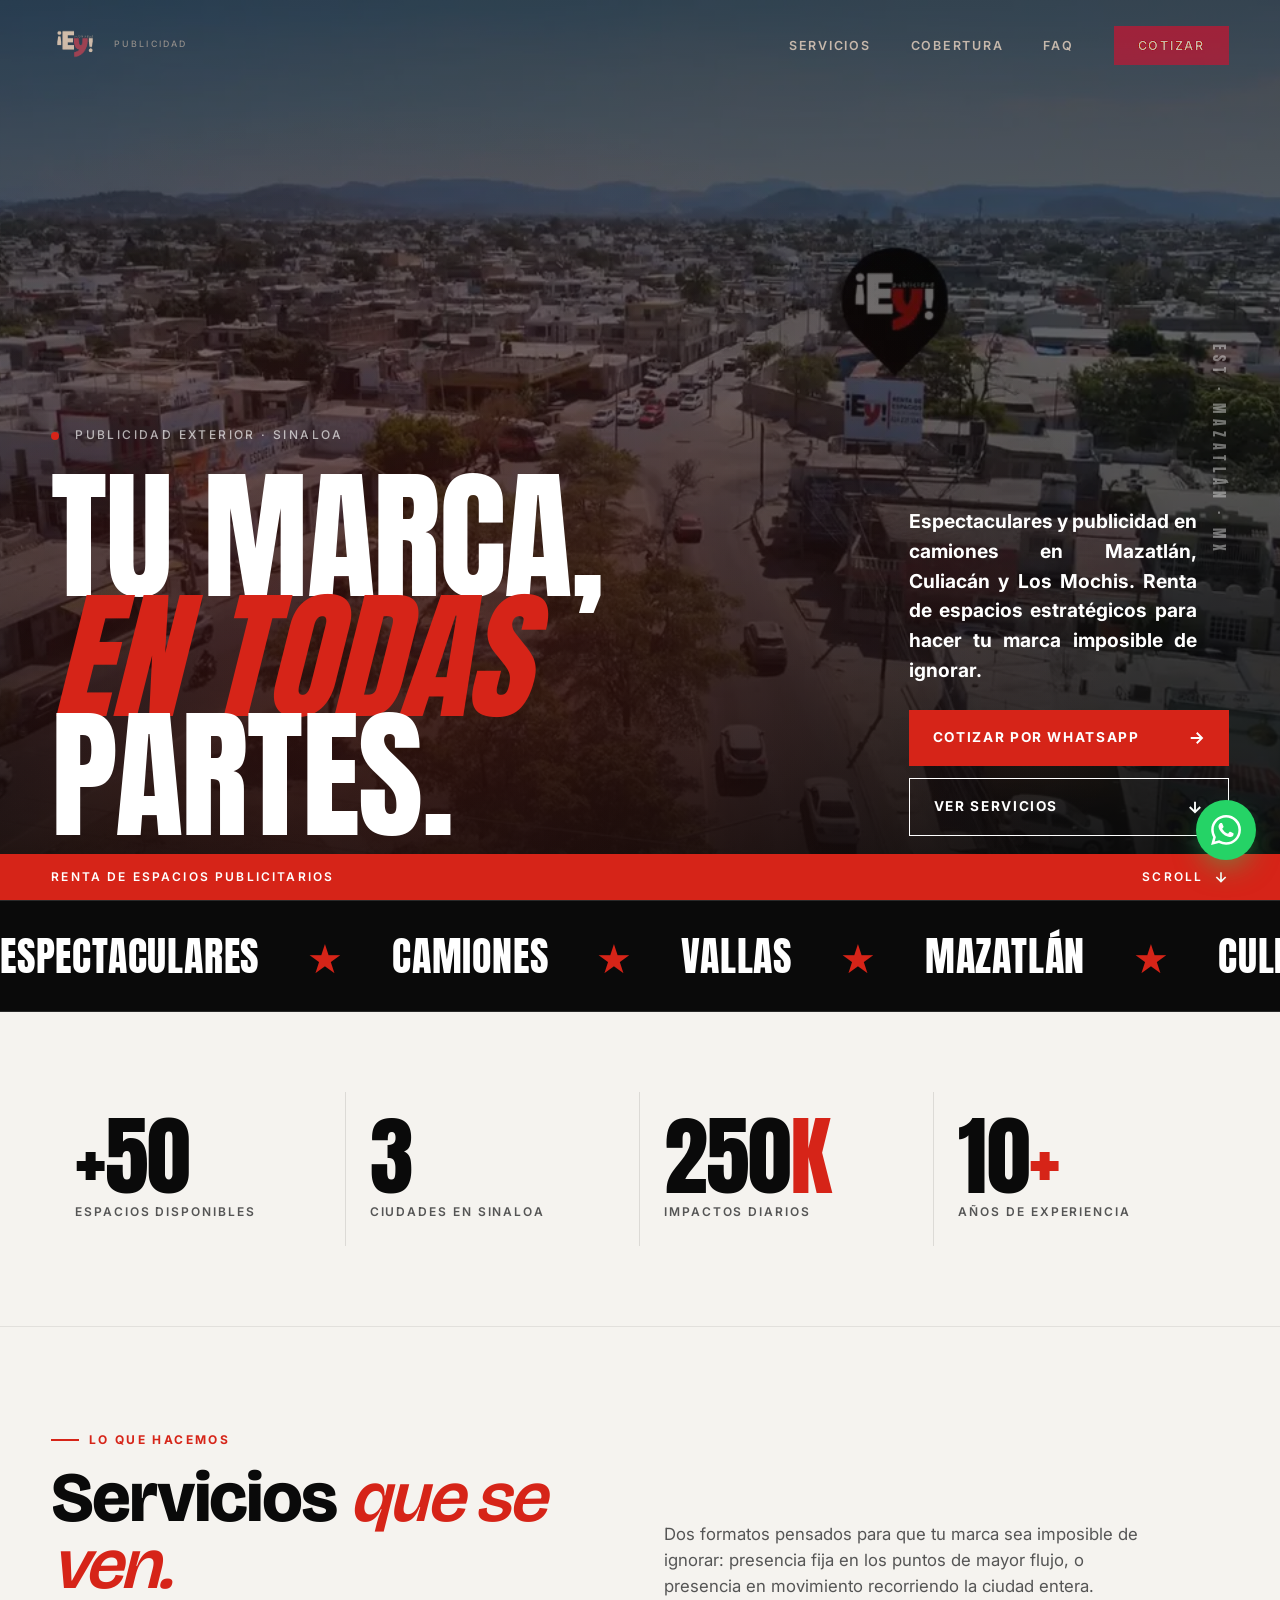
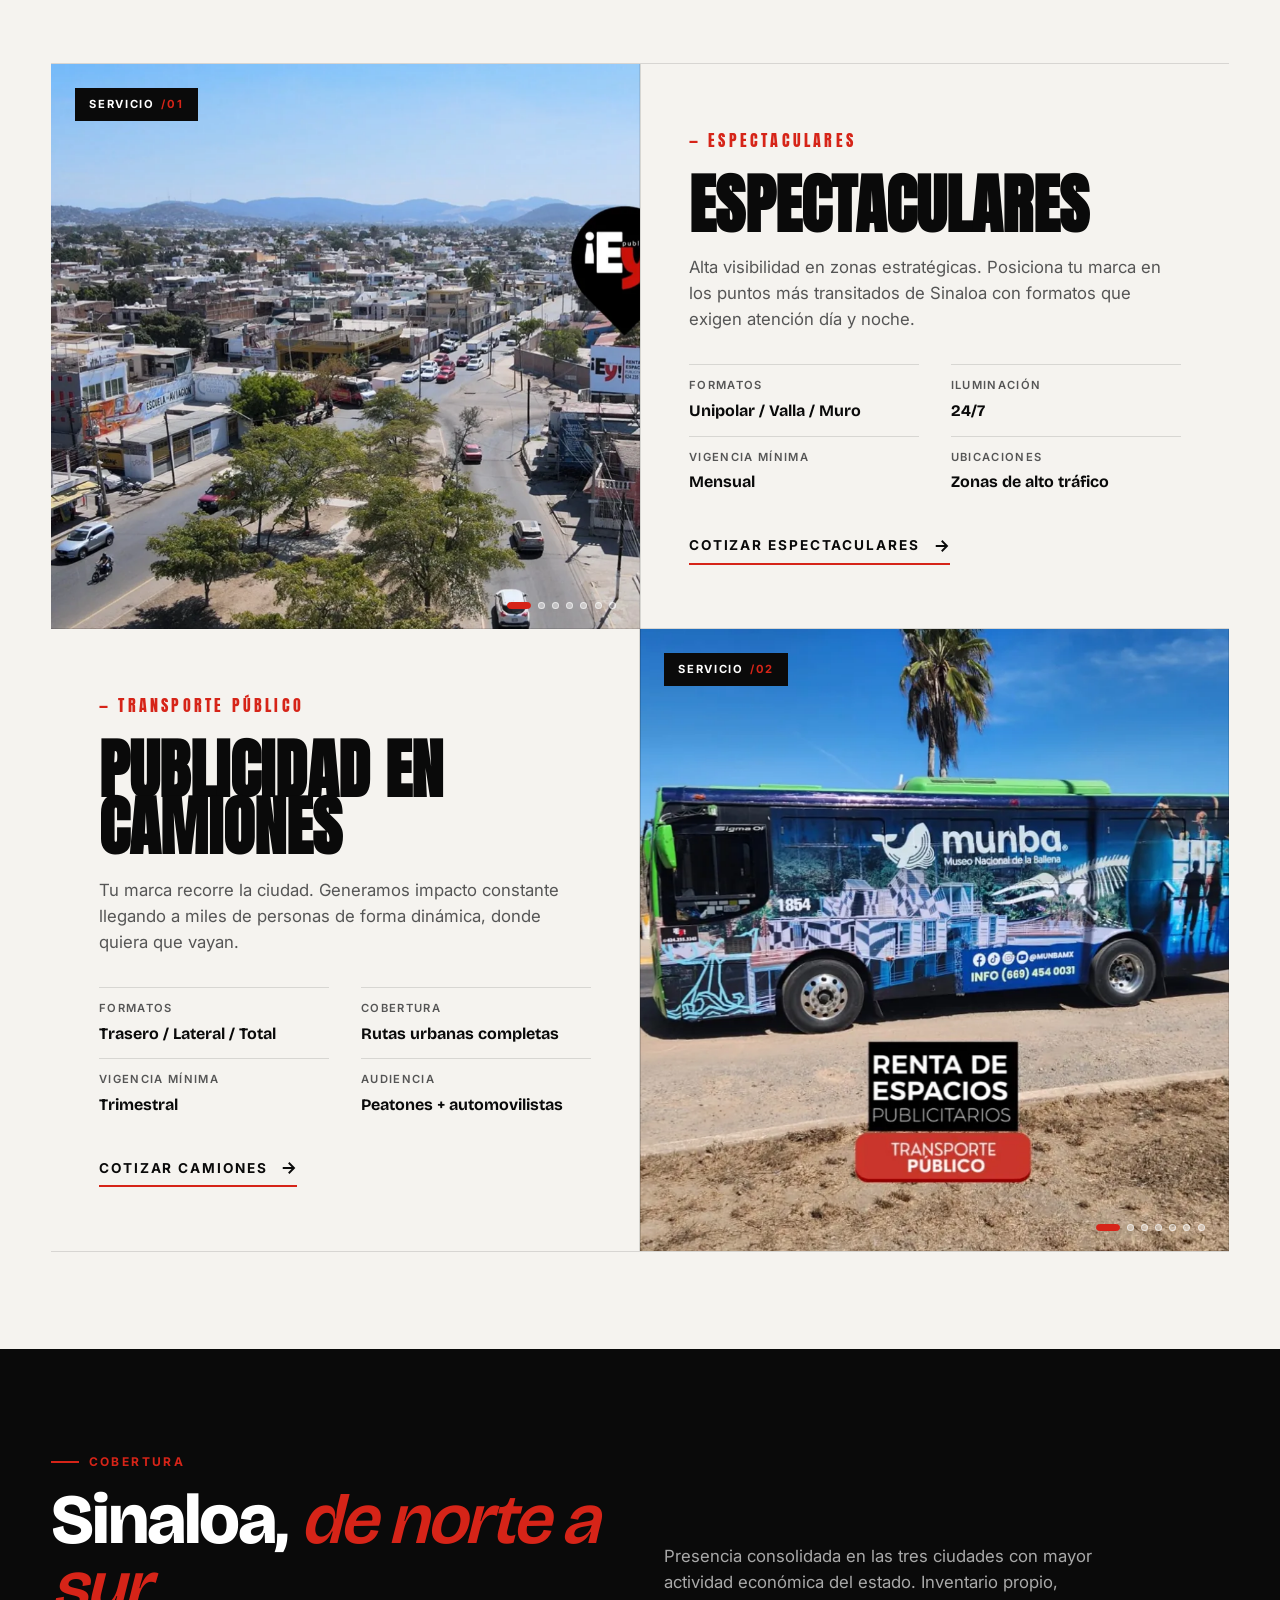
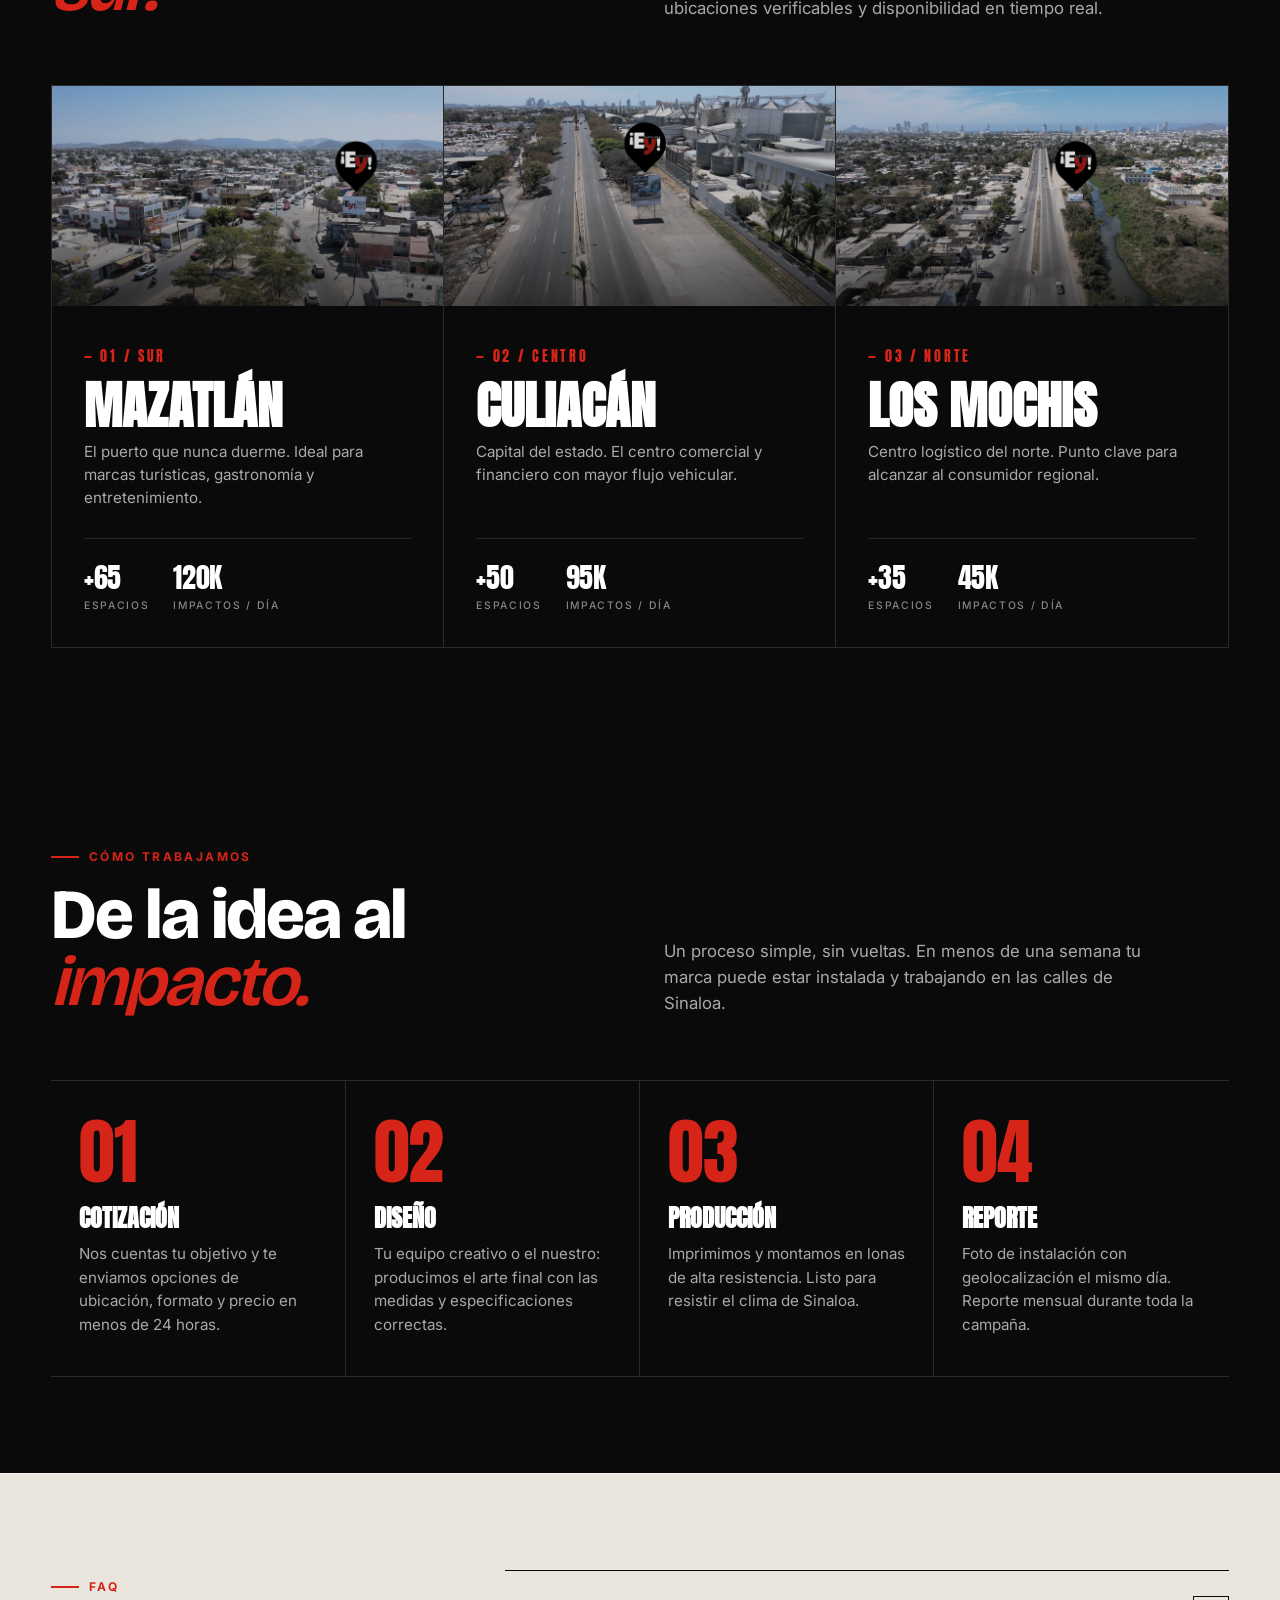
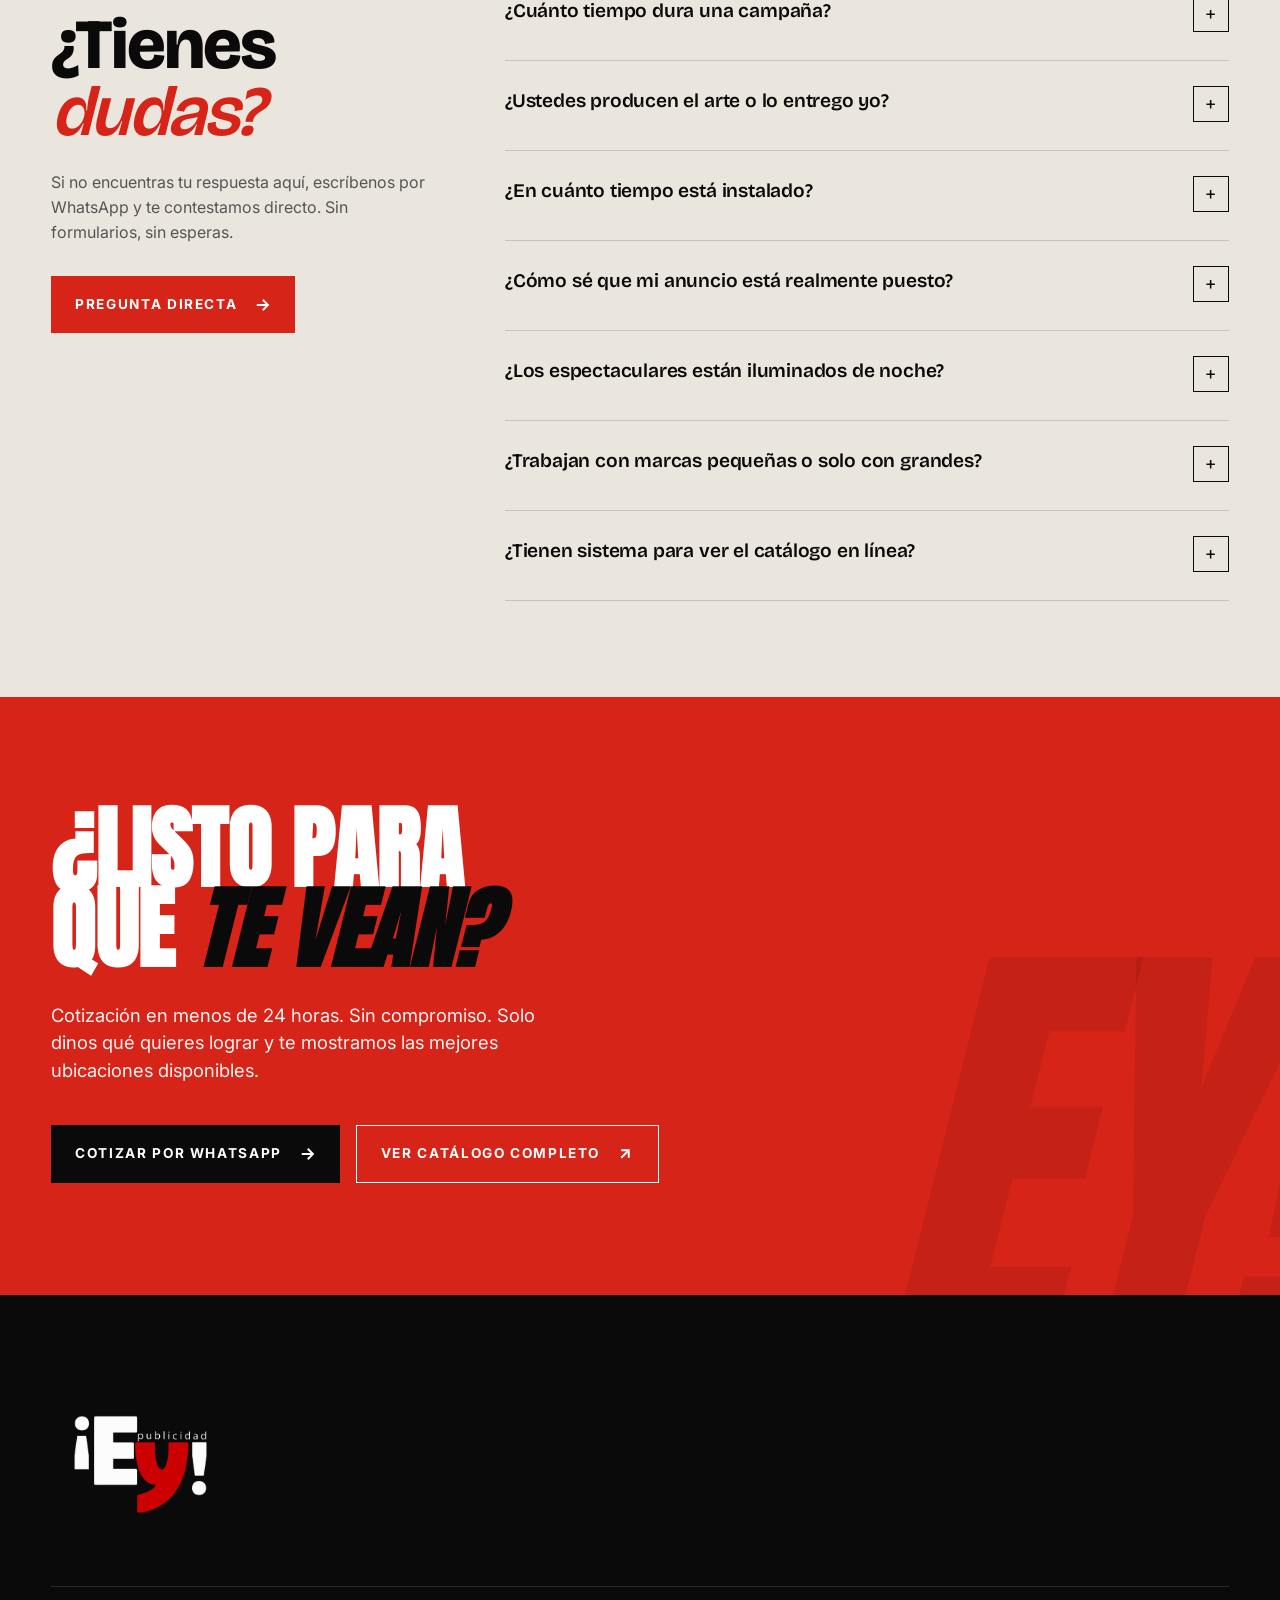
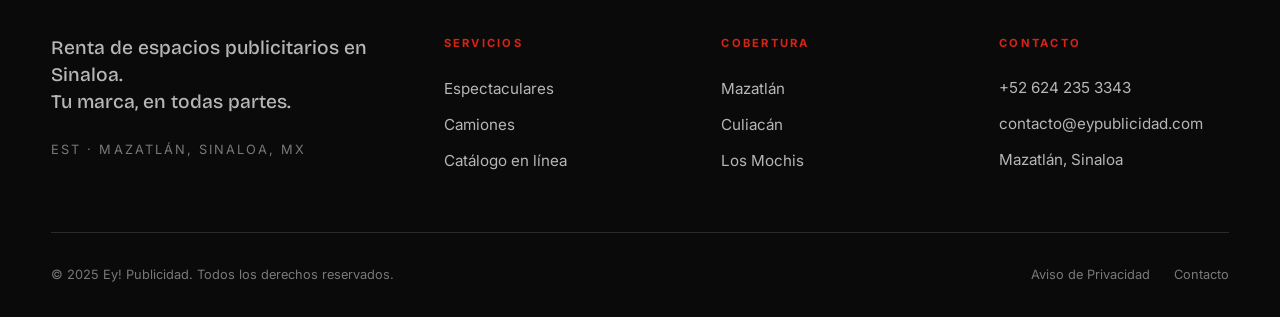
==== commit 34666779: "se corrigio el logo" ====
--- a/index.html
+++ b/index.html
@@ -4,6 +4,7 @@
 <meta charset="UTF-8">
 <meta name="viewport" content="width=device-width, initial-scale=1.0">
 <title>Ey! Publicidad — Espectaculares y Publicidad en Camiones en Sinaloa</title>
+<link rel="icon" type="image/png" sizes="32x32" href="/assets/logo/ey-white.png">
 
 <!-- SEO primario -->
 <meta name="description" content="Agencia de publicidad exterior en Sinaloa. Espectaculares y publicidad en camiones en Mazatlán, Culiacán y Los Mochis. +150 espacios disponibles. Cotiza en 24 horas.">
@@ -89,7 +90,7 @@
 <!-- ==================== NAV ==================== -->
 <nav class="nav" id="nav" role="navigation" aria-label="Navegación principal">
   <a href="#" class="nav-logo" aria-label="Ey Publicidad — Inicio">
-    <span class="ey">Ey</span><span class="bang">!</span>
+    <img src="assets/logo/logoey2.png" alt="Ey!" class="nav-logo-img">
     <span class="sub">Publicidad</span>
   </a>
   <ul class="nav-links" id="navLinks">
@@ -533,8 +534,8 @@
 <footer class="footer" role="contentinfo">
   <div class="footer-inner">
     <div class="footer-mark" aria-label="Ey Publicidad">
-      <span class="ey">Ey</span><span class="bang">!</span>
-      <span class="pubs">Publicidad</span>
+      <img src="assets/logo/logoey2.png" alt="Ey!" class="footer-logo-img">
+     
     </div>
 
     <div class="footer-cols">
--- a/styles/style.css
+++ b/styles/style.css
@@ -76,17 +76,17 @@
 }
 
 .nav-logo {
-  font-family: var(--font-display);
-  font-size: 1.7rem;
-  letter-spacing: 0.02em;
-  color: var(--white);
-  display: flex;
-  align-items: baseline;
-  gap: 0.05em;
-}
-
-.nav-logo .ey { color: var(--white); }
-.nav-logo .bang { color: var(--red); transform: skew(-8deg); display: inline-block; }
+  display: flex;
+  align-items: center;
+  gap: 0.5rem;
+}
+
+.nav-logo-img {
+  height: 3rem;
+  width: auto;
+  display: block;
+}
+
 .nav-logo .sub {
   font-family: var(--font-body);
   font-size: 0.55rem;
@@ -1025,21 +1025,21 @@
 }
 
 .footer-mark {
-  font-family: var(--font-display);
-  font-size: clamp(6rem, 18vw, 16rem);
-  line-height: 0.85;
-  letter-spacing: -0.02em;
   margin-bottom: 3rem;
   border-bottom: 1px solid var(--black-line);
   padding-bottom: 2rem;
   display: flex;
-  align-items: baseline;
-  gap: 0.05em;
+  align-items: center;
+  gap: 1.5rem;
   flex-wrap: wrap;
 }
 
-.footer-mark .ey { color: var(--white); }
-.footer-mark .bang { color: var(--red); transform: skew(-8deg); display: inline-block; }
+.footer-logo-img {
+  height: clamp(5rem, 14vw, 12rem);
+  width: auto;
+  display: block;
+}
+
 .footer-mark .pubs {
   font-family: var(--font-body);
   font-size: 0.8rem;
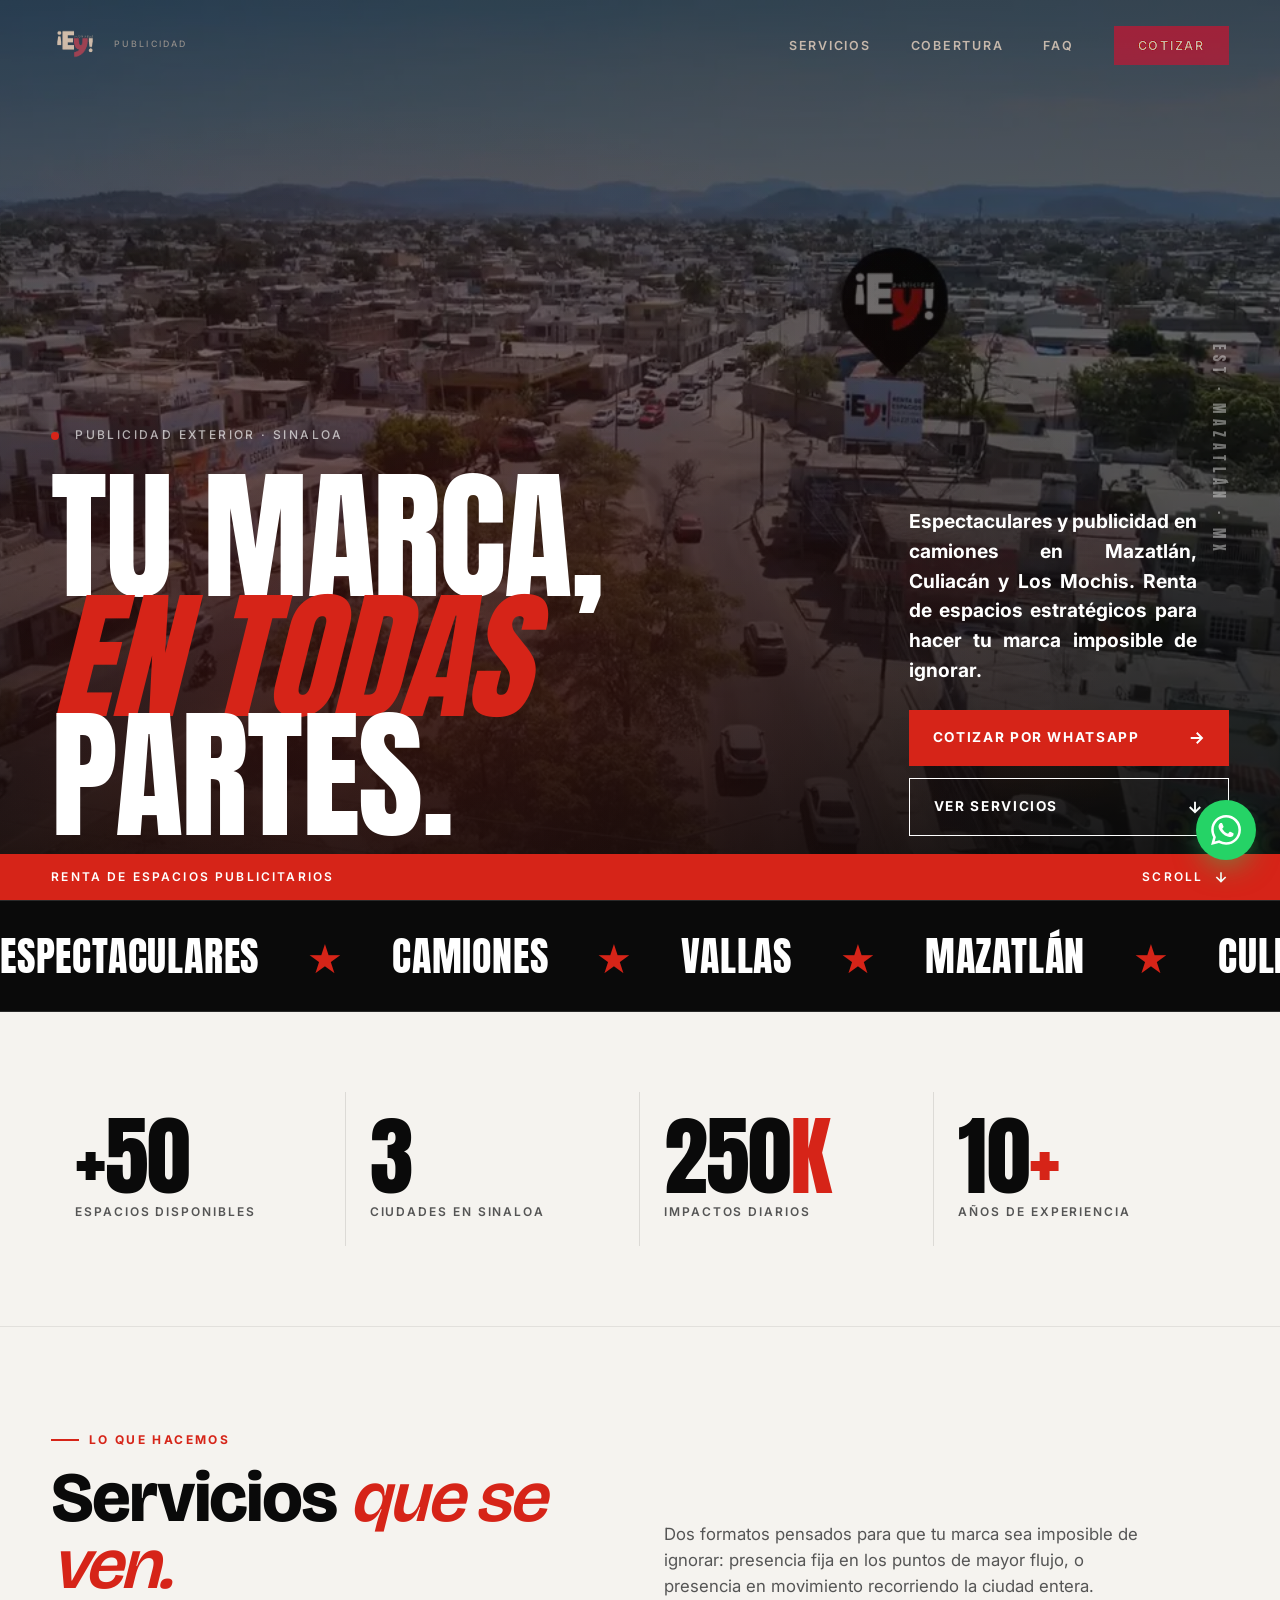
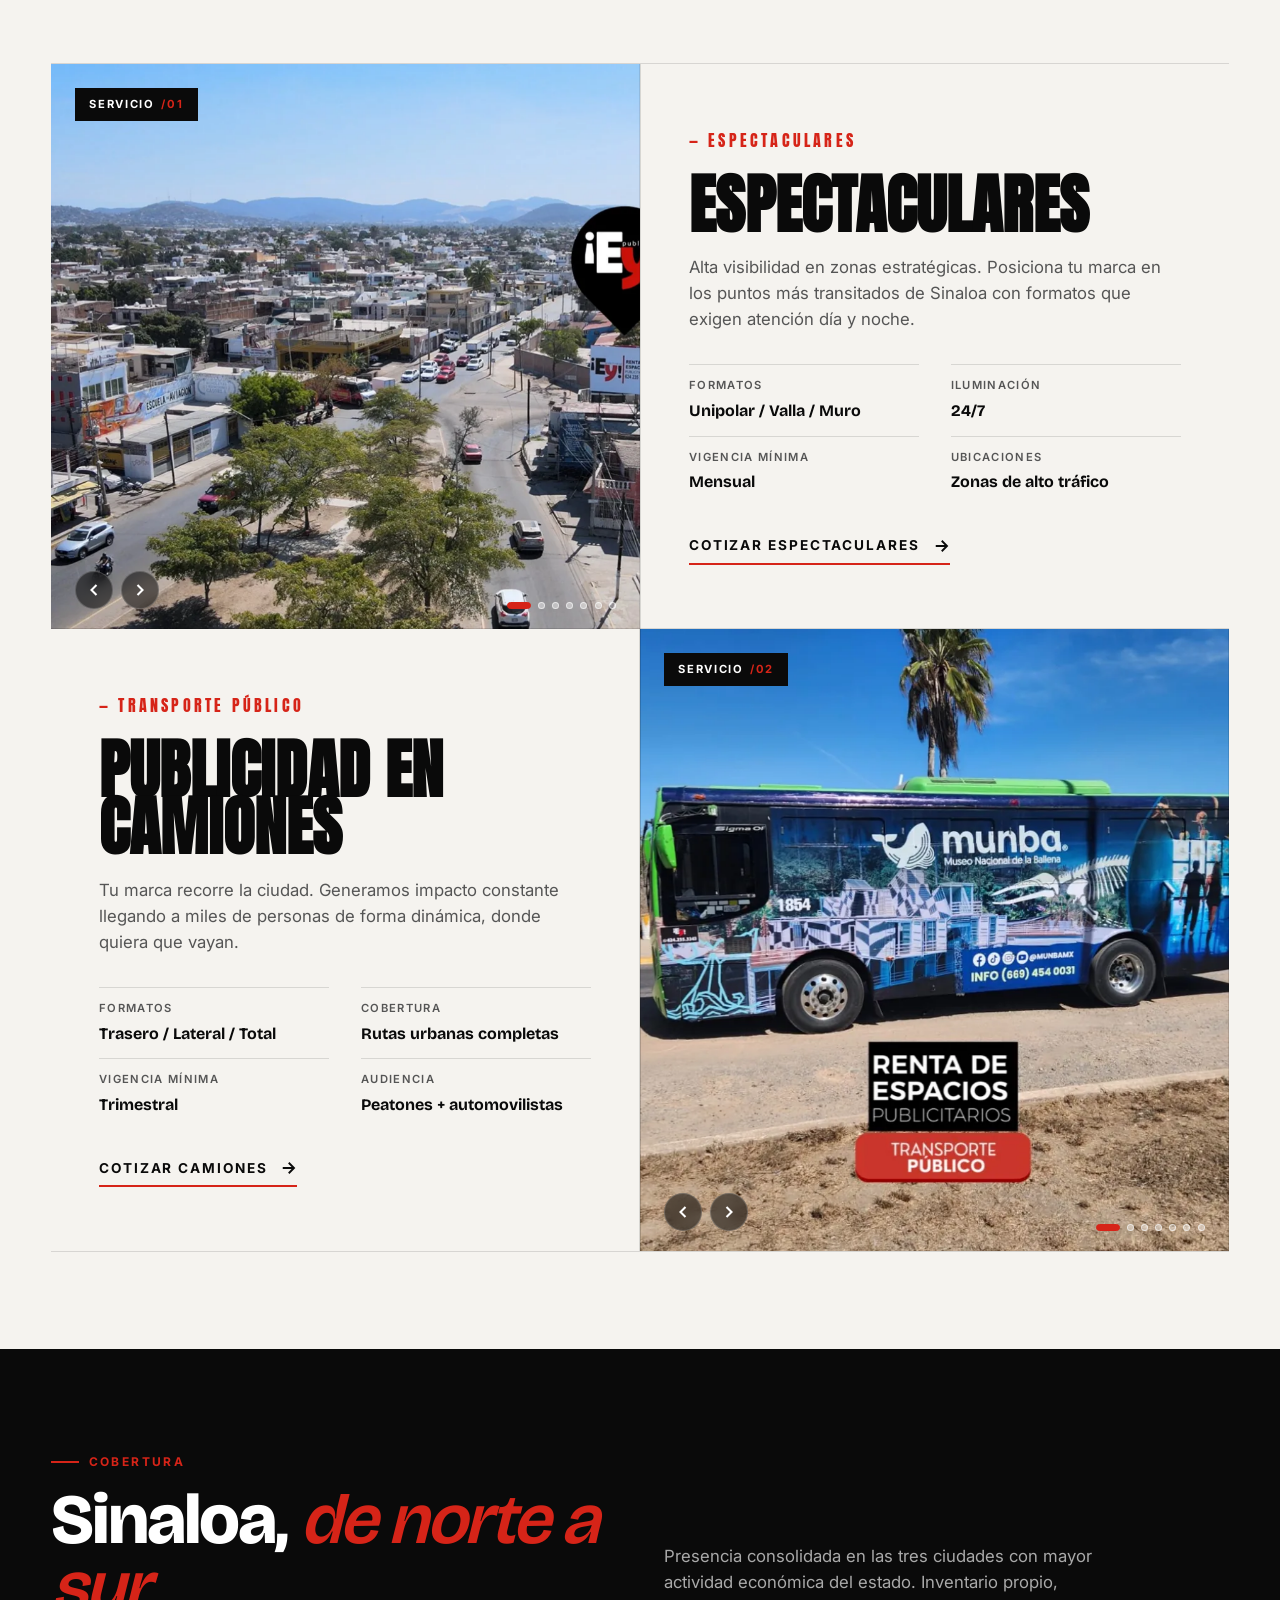
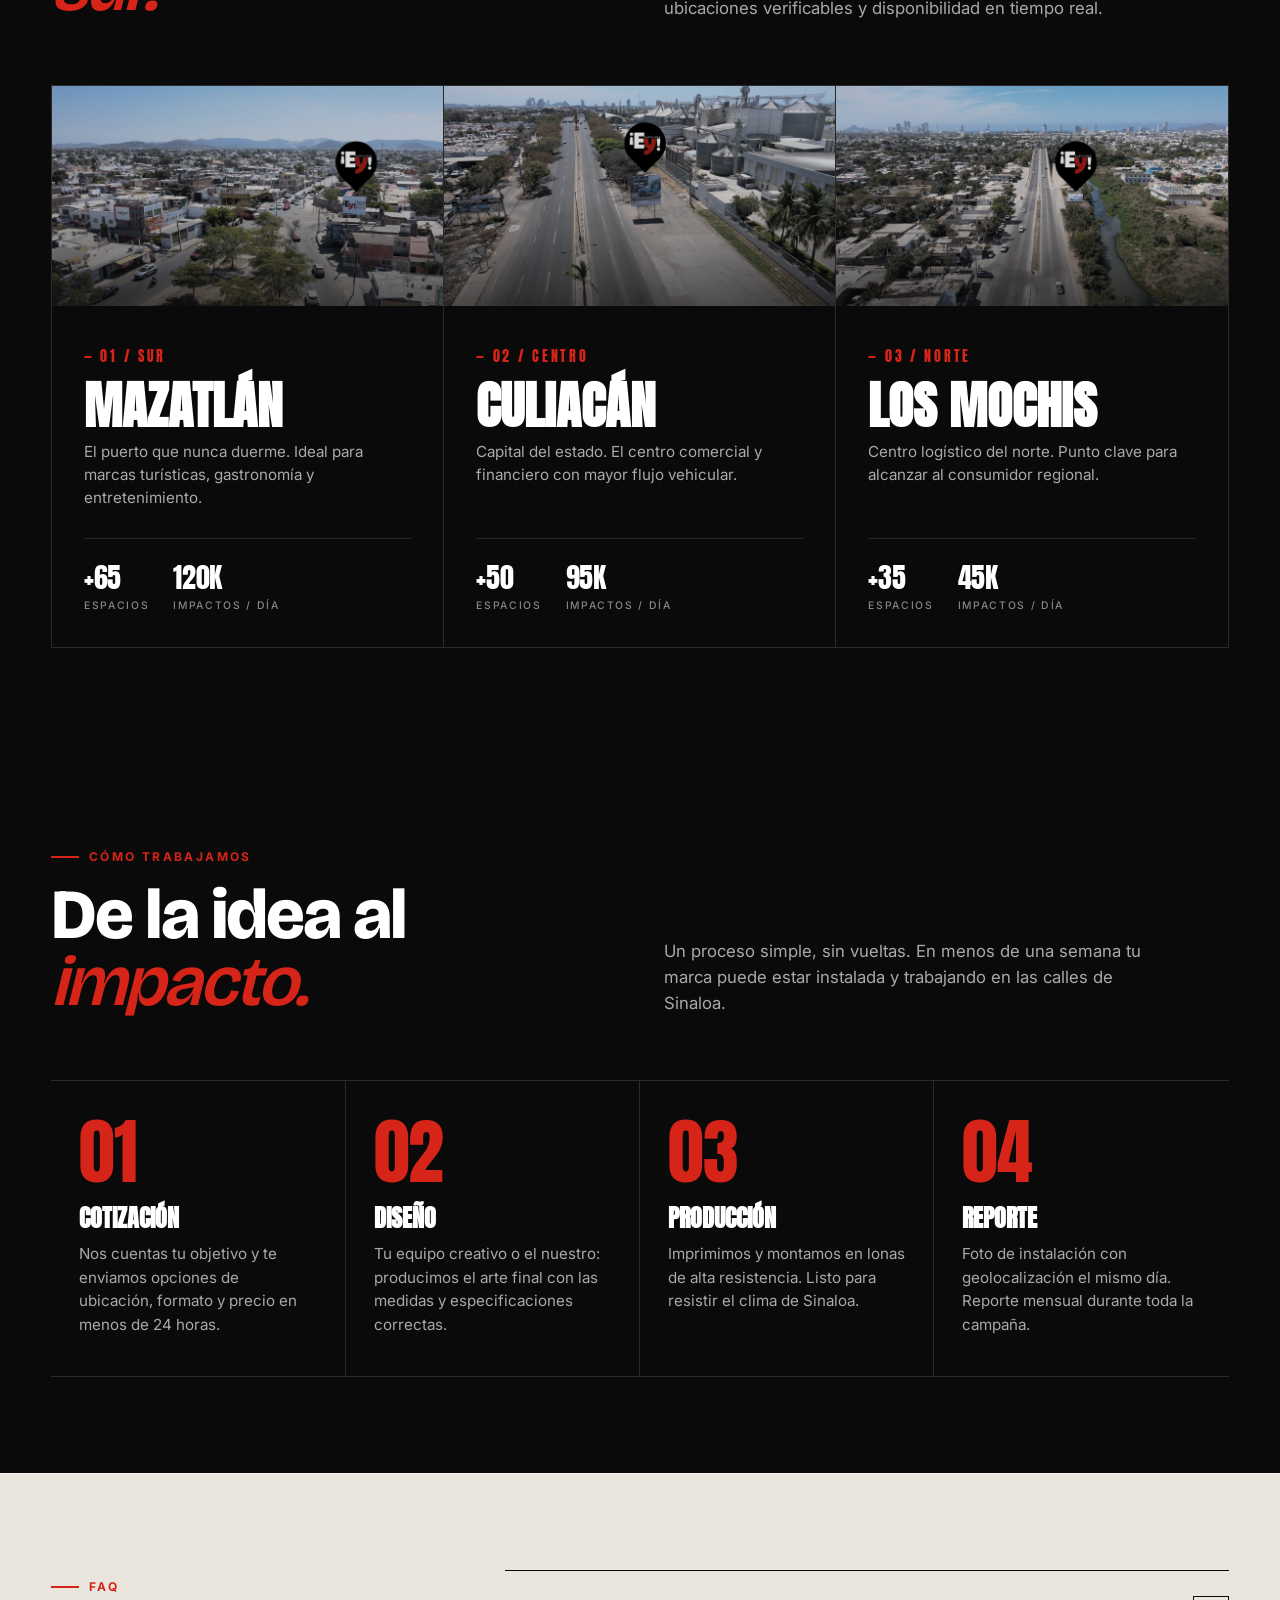
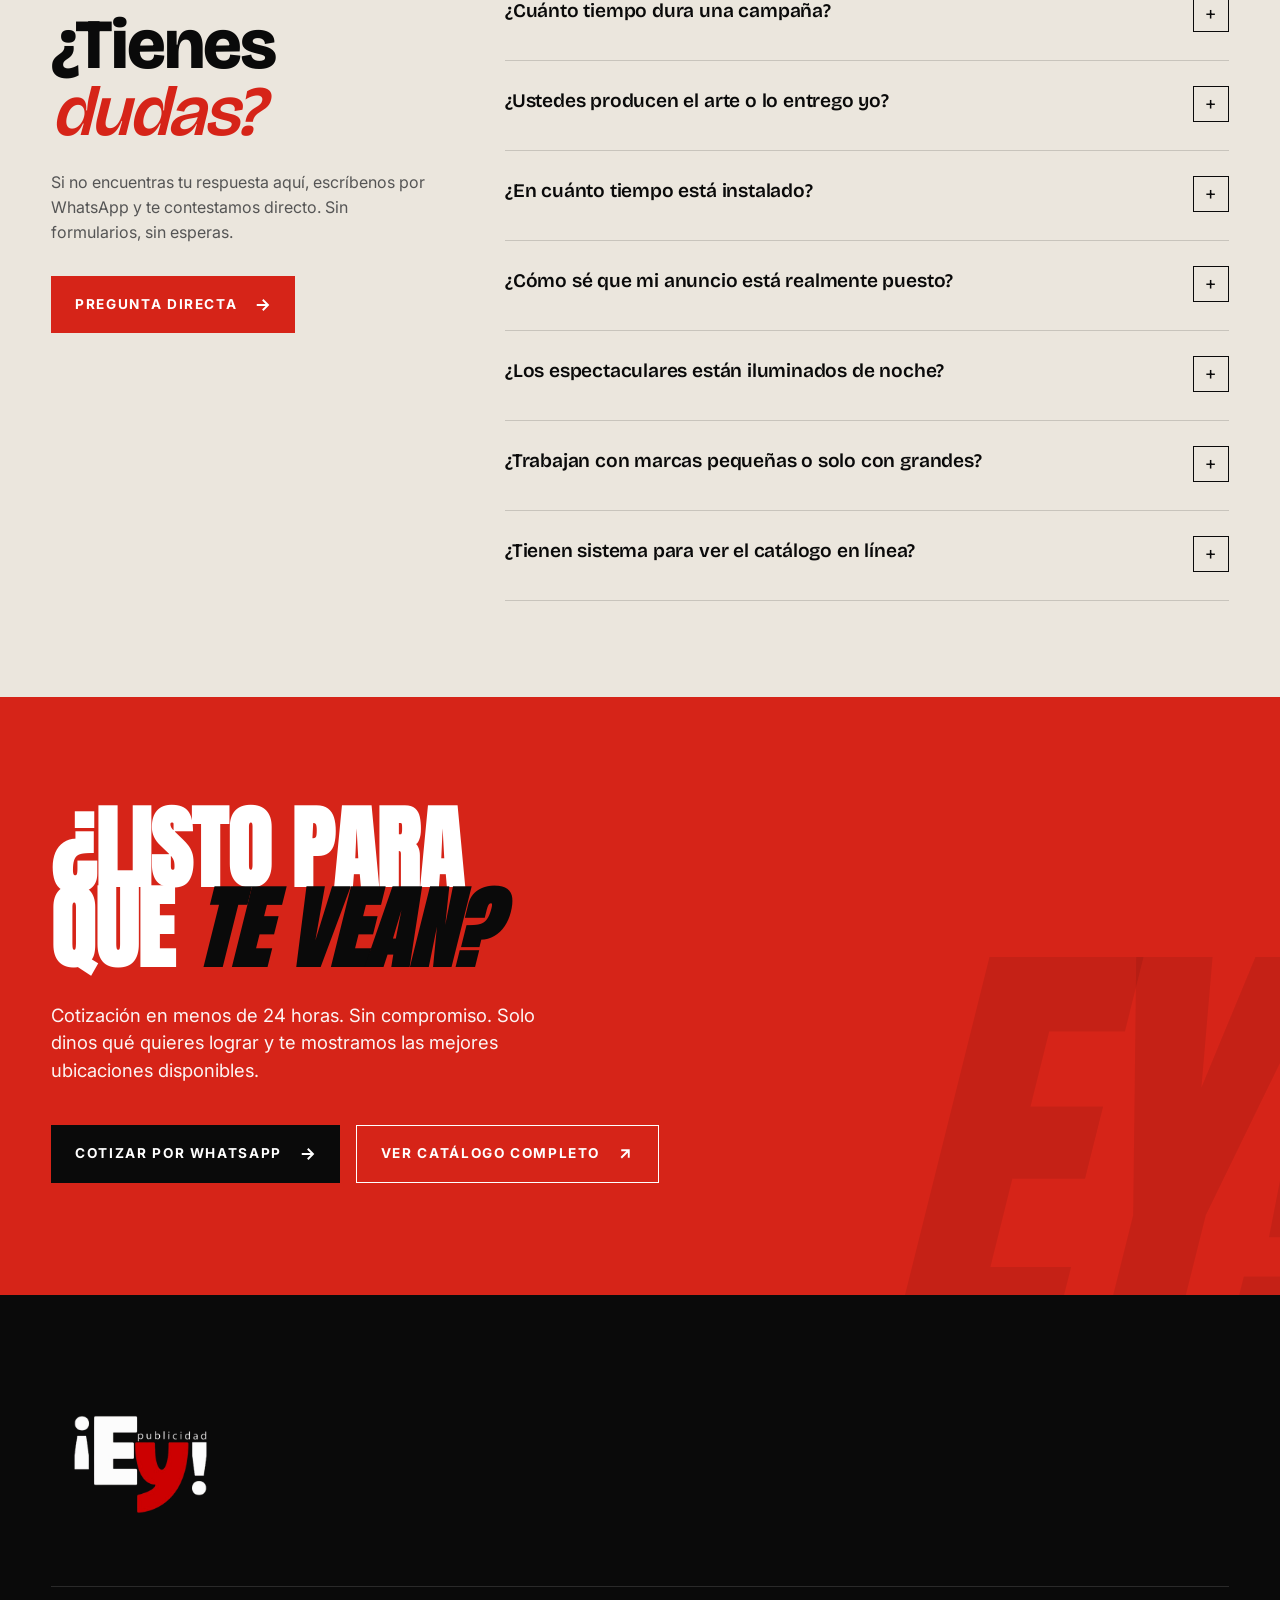
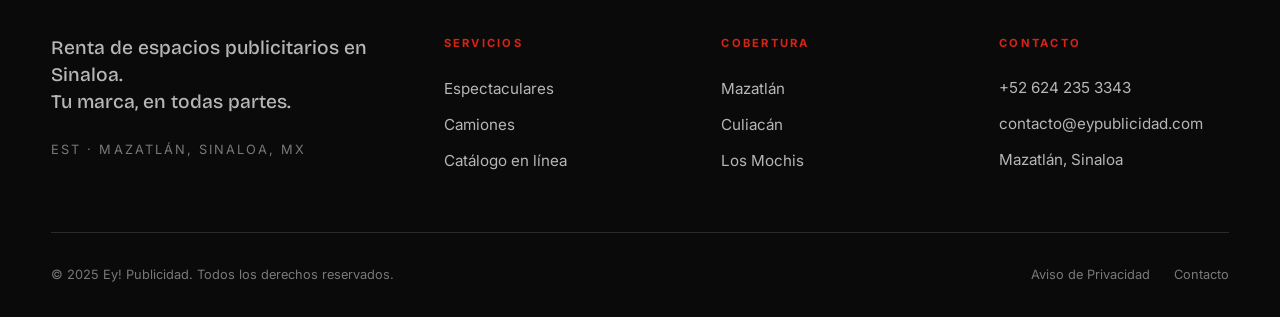
==== commit 19a9a3da: "botones del carrousel" ====
--- a/index.html
+++ b/index.html
@@ -232,6 +232,14 @@
       <img src="assets/img/espectacular-6.webp" alt="Espectacular vista panorámica" class="slide" loading="lazy" width="800" height="480">
       <img src="assets/img/espectacular-7.webp" alt="Espectacular zona urbana" class="slide" loading="lazy" width="800" height="480">
       <div class="label" aria-hidden="true">Servicio<span class="accent">/01</span></div>
+      <div class="slideshow-nav" aria-label="Controles del carrusel">
+        <button class="slideshow-btn slideshow-prev" aria-label="Imagen anterior">
+          <svg width="20" height="20" viewBox="0 0 24 24" fill="none" stroke="currentColor" stroke-width="2.5" aria-hidden="true"><path d="M15 18l-6-6 6-6"/></svg>
+        </button>
+        <button class="slideshow-btn slideshow-next" aria-label="Imagen siguiente">
+          <svg width="20" height="20" viewBox="0 0 24 24" fill="none" stroke="currentColor" stroke-width="2.5" aria-hidden="true"><path d="M9 18l6-6-6-6"/></svg>
+        </button>
+      </div>
       <div class="slideshow-dots" aria-hidden="true">
         <span class="dot active"></span>
         <span class="dot"></span>
@@ -275,6 +283,14 @@
       <img src="assets/img/camion-6.webp" alt="Banda MS — campaña tour" class="slide" loading="lazy" width="800" height="480">
       <img src="assets/img/camion-7.webp" alt="Munba — campaña lateral total" class="slide" loading="lazy" width="800" height="480">
       <div class="label" aria-hidden="true">Servicio<span class="accent">/02</span></div>
+      <div class="slideshow-nav" aria-label="Controles del carrusel">
+        <button class="slideshow-btn slideshow-prev" aria-label="Imagen anterior">
+          <svg width="20" height="20" viewBox="0 0 24 24" fill="none" stroke="currentColor" stroke-width="2.5" aria-hidden="true"><path d="M15 18l-6-6 6-6"/></svg>
+        </button>
+        <button class="slideshow-btn slideshow-next" aria-label="Imagen siguiente">
+          <svg width="20" height="20" viewBox="0 0 24 24" fill="none" stroke="currentColor" stroke-width="2.5" aria-hidden="true"><path d="M9 18l6-6-6-6"/></svg>
+        </button>
+      </div>
       <div class="slideshow-dots" aria-hidden="true">
         <span class="dot active"></span>
         <span class="dot"></span>
@@ -678,6 +694,12 @@
     timer = null;
   }
 
+  const btnPrev = slideshow.querySelector('.slideshow-prev');
+  const btnNext = slideshow.querySelector('.slideshow-next');
+
+  if (btnPrev) btnPrev.addEventListener('click', () => { show(idx - 1); start(); });
+  if (btnNext) btnNext.addEventListener('click', () => { show(idx + 1); start(); });
+
   slideshow.addEventListener('mouseenter', () => { paused = true; });
   slideshow.addEventListener('mouseleave', () => { paused = false; });
 
--- a/styles/style.css
+++ b/styles/style.css
@@ -591,6 +591,39 @@
 .service-slideshow .slide.active { opacity: 1; }
 .service-slideshow { position: relative; }
 
+.slideshow-nav {
+  position: absolute;
+  bottom: 1.25rem;
+  left: 1.5rem;
+  display: flex;
+  gap: 0.5rem;
+  z-index: 3;
+}
+
+.slideshow-btn {
+  width: 38px;
+  height: 38px;
+  border-radius: 50%;
+  background: rgba(10,10,10,0.55);
+  border: 1px solid rgba(255,255,255,0.18);
+  color: var(--white);
+  display: flex;
+  align-items: center;
+  justify-content: center;
+  cursor: pointer;
+  backdrop-filter: blur(6px);
+  -webkit-backdrop-filter: blur(6px);
+  transition: background 0.25s var(--ease), border-color 0.25s var(--ease), transform 0.2s var(--ease);
+}
+
+.slideshow-btn:hover {
+  background: var(--red);
+  border-color: var(--red);
+  transform: scale(1.1);
+}
+
+.slideshow-btn:active { transform: scale(0.95); }
+
 .slideshow-dots {
   position: absolute;
   bottom: 1.25rem;
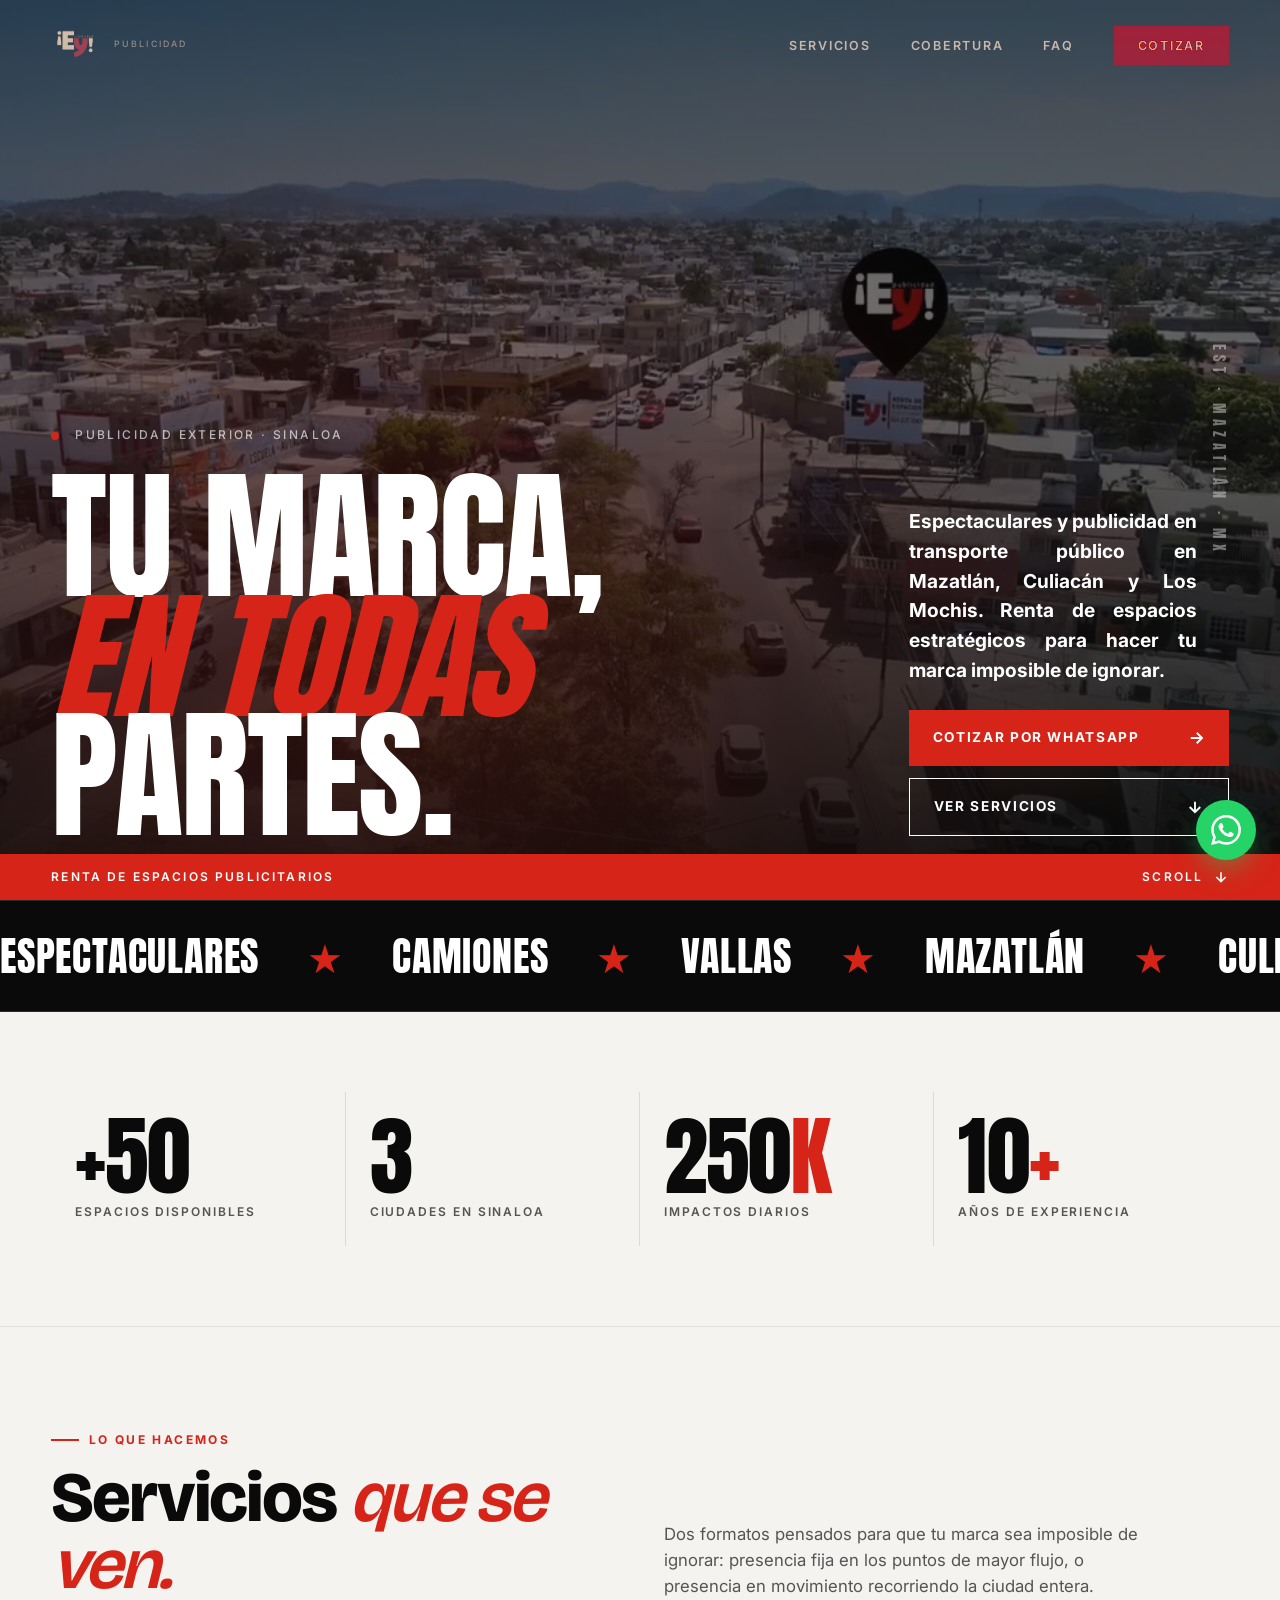
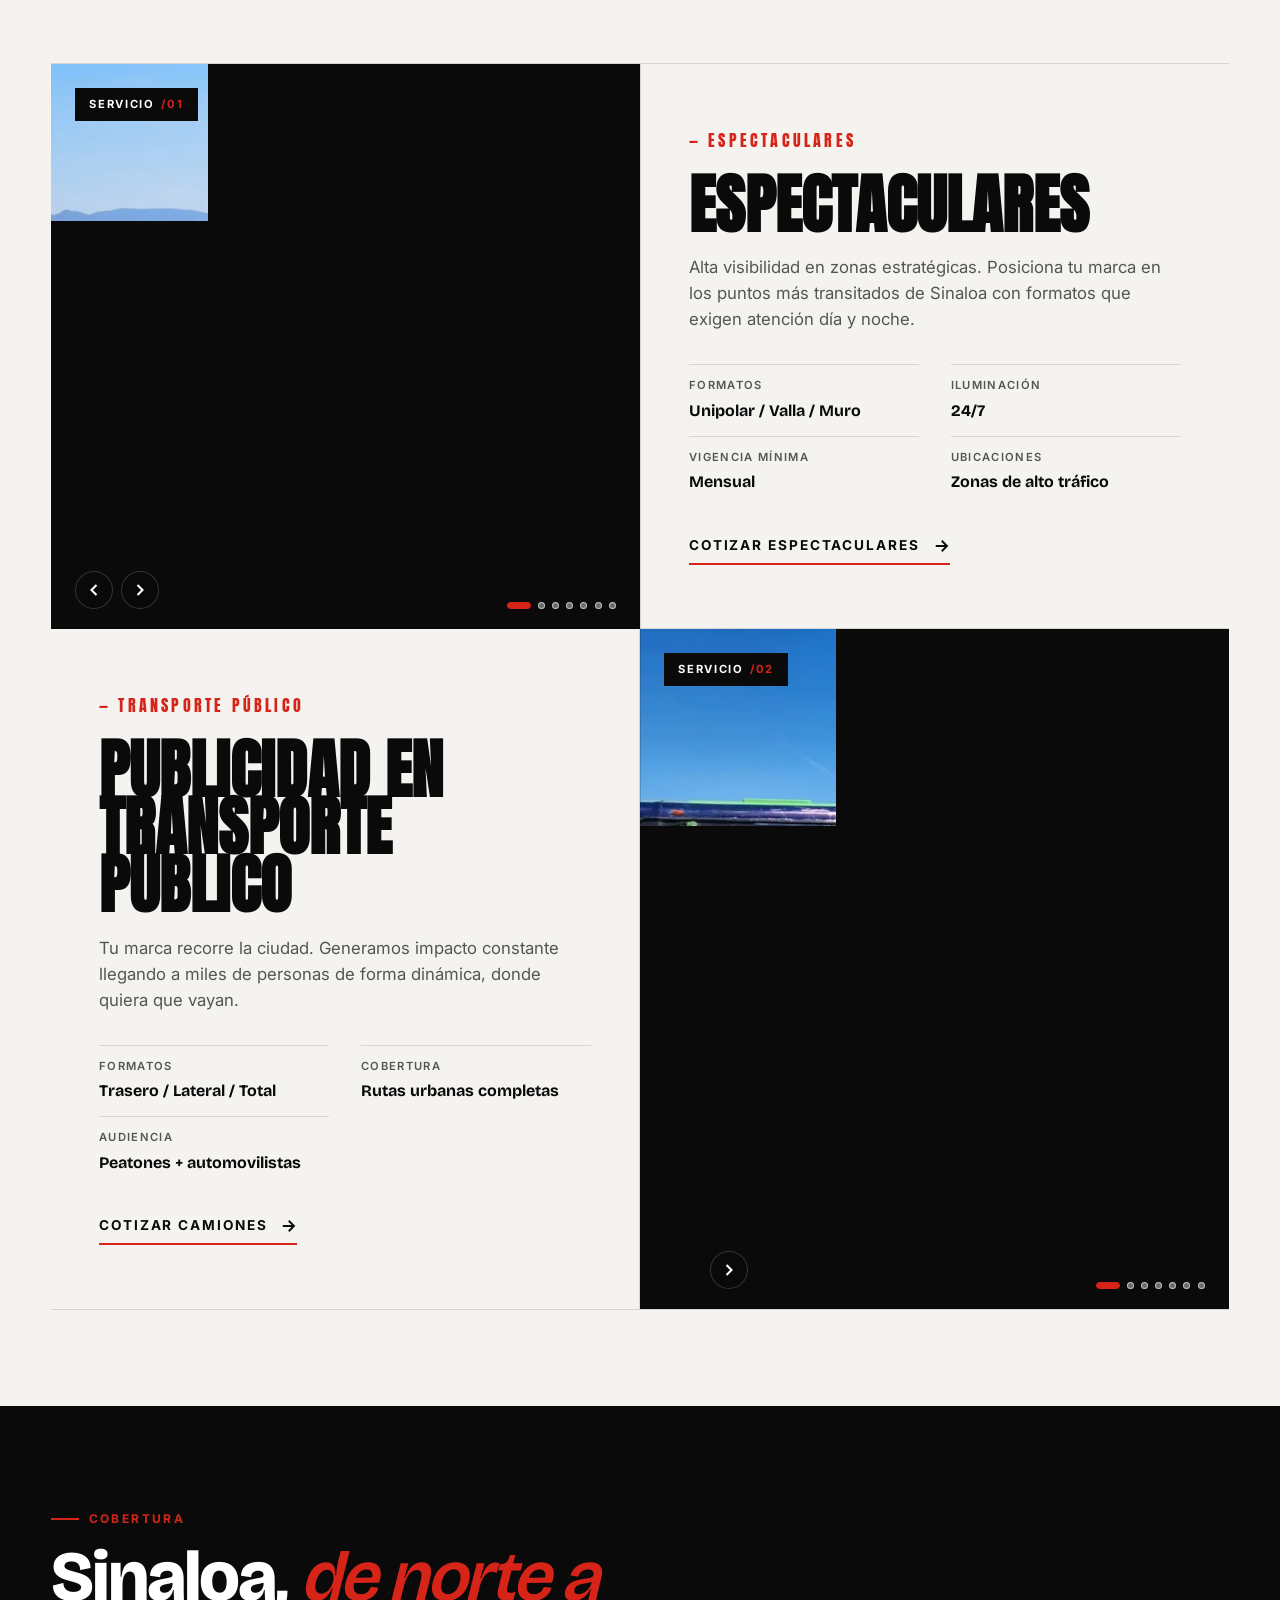
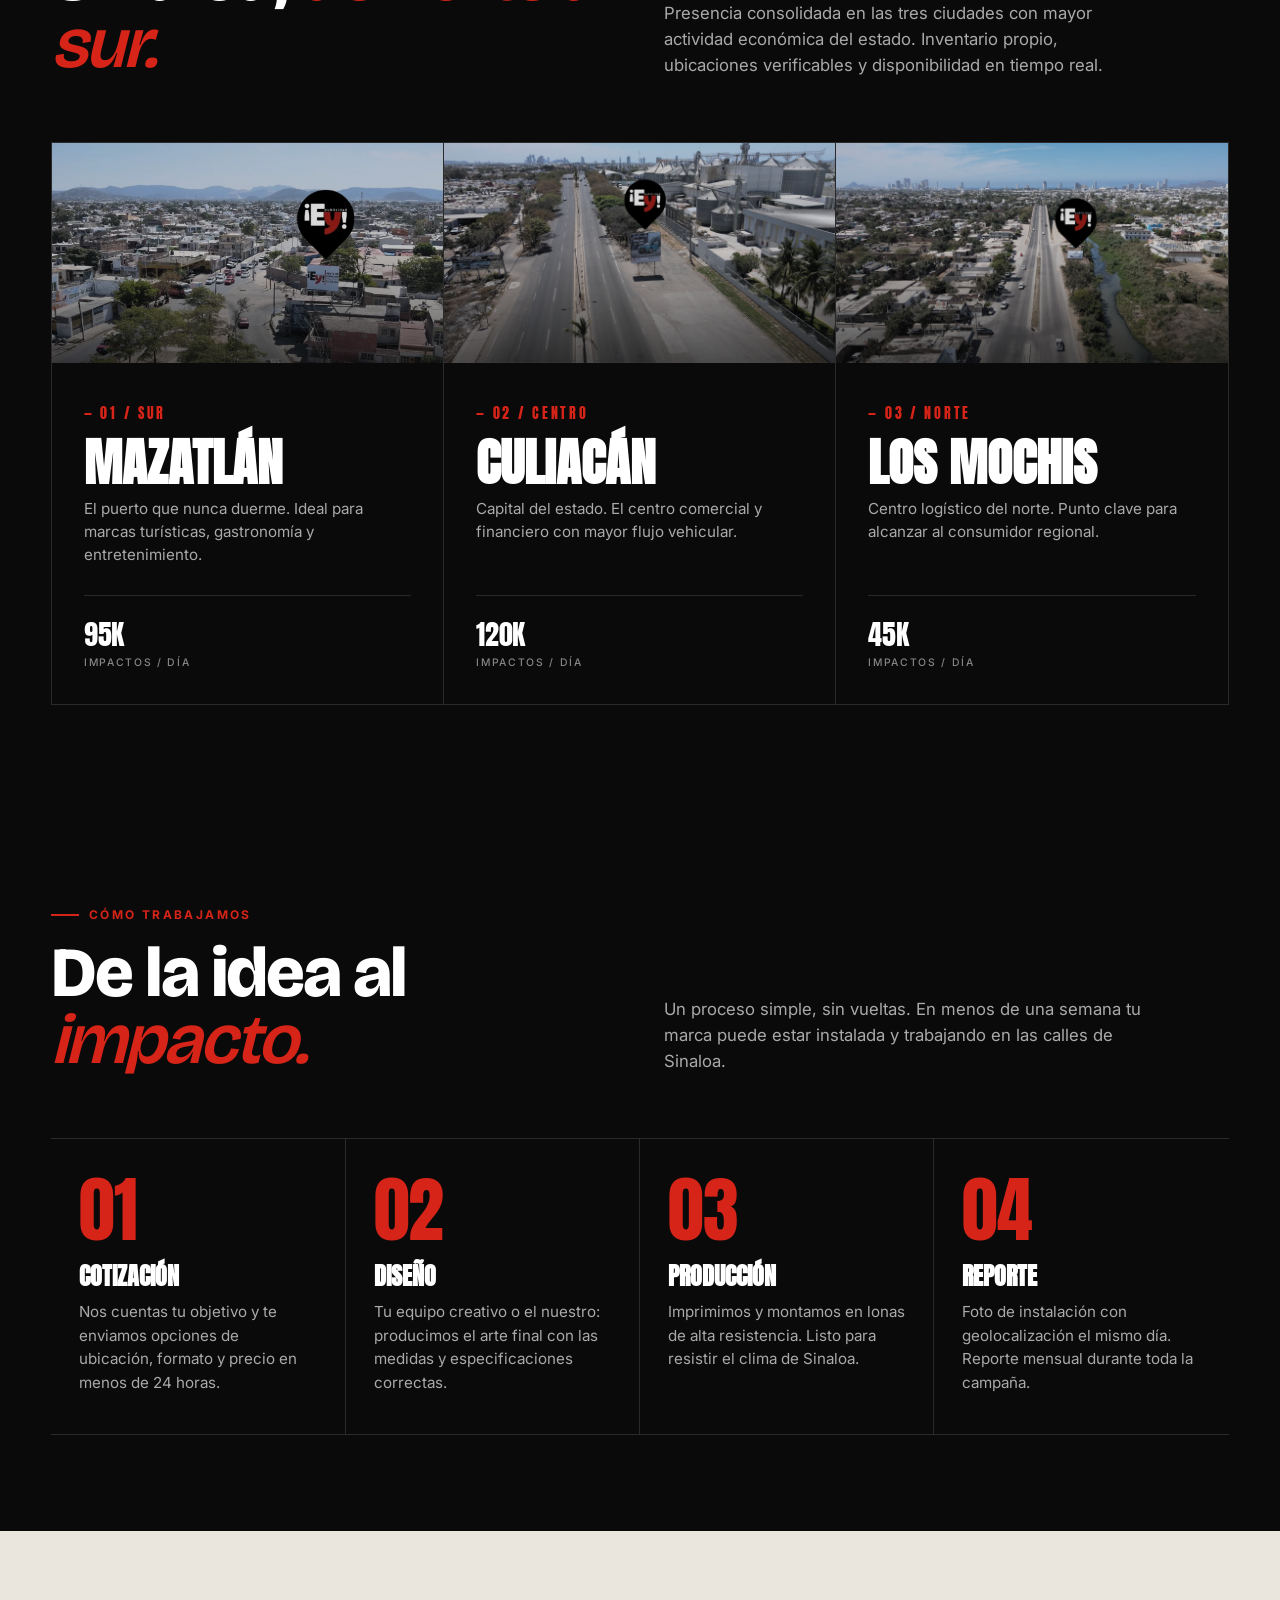
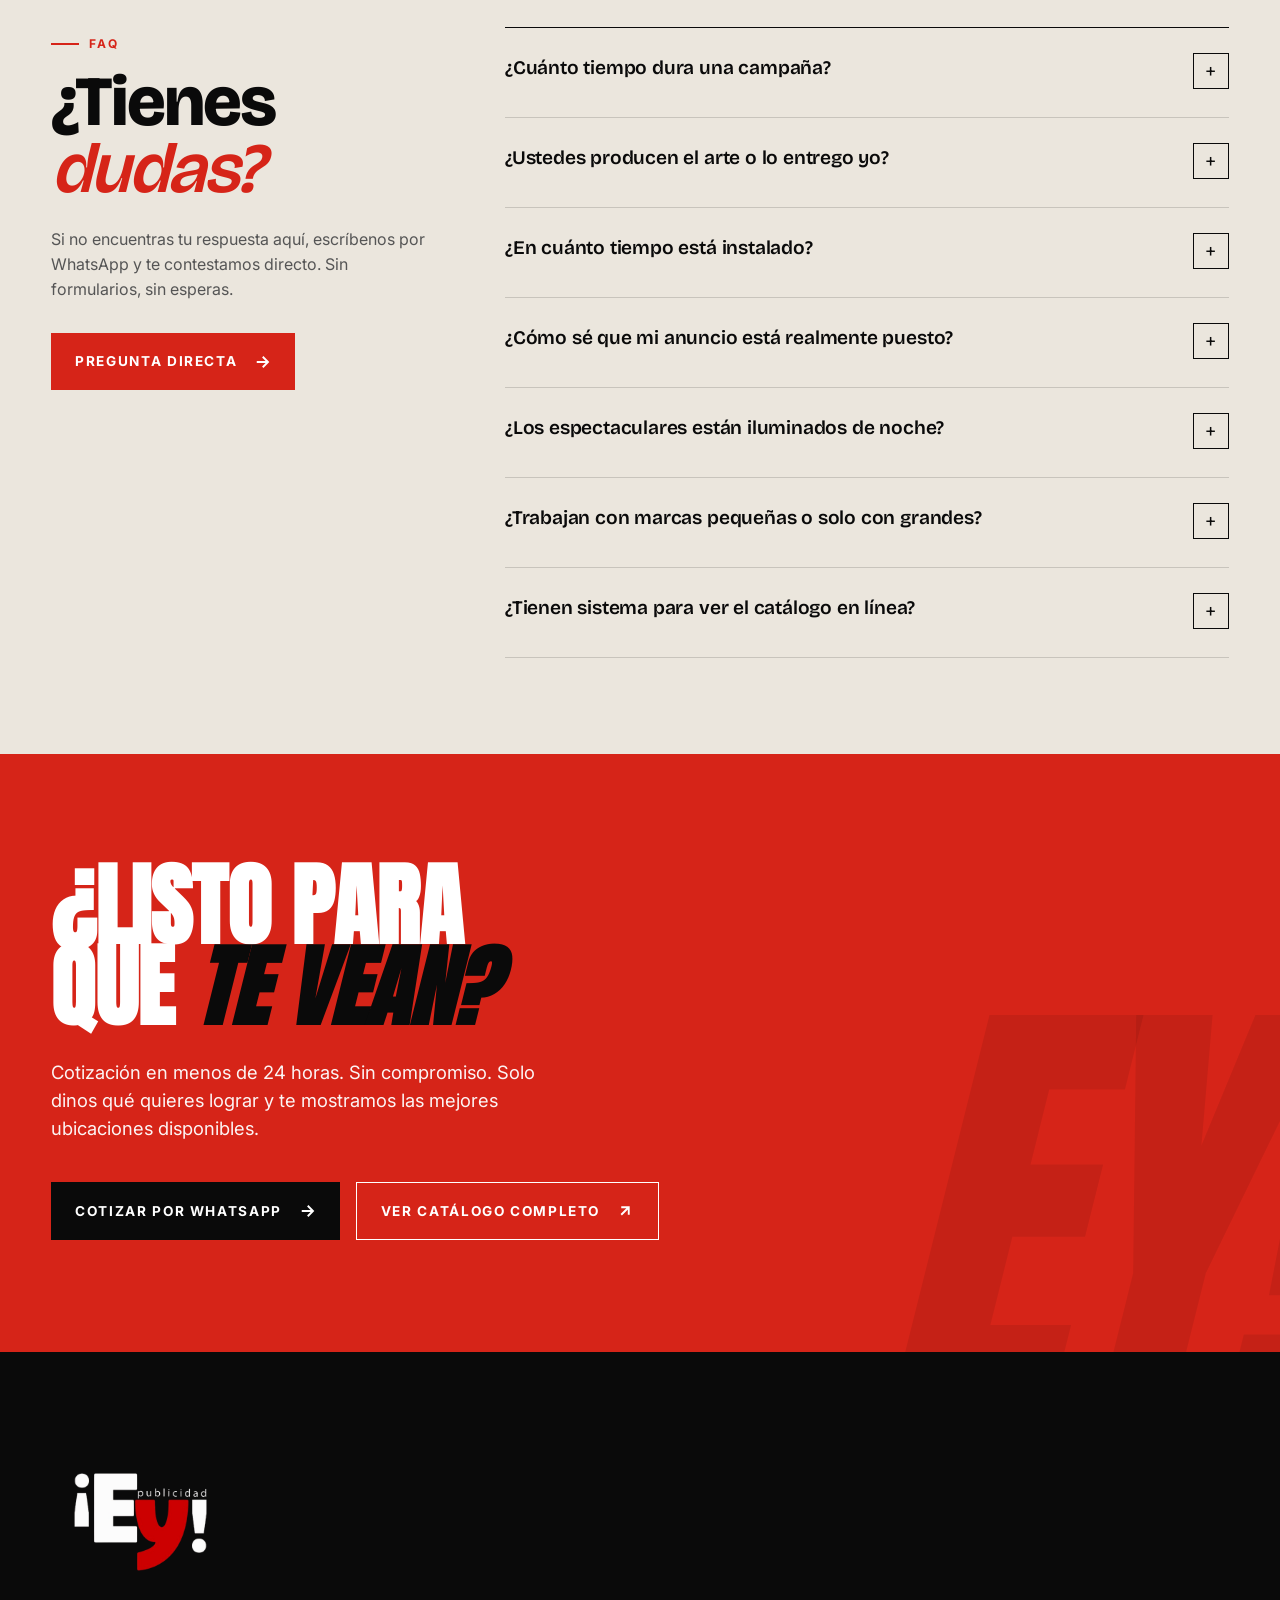
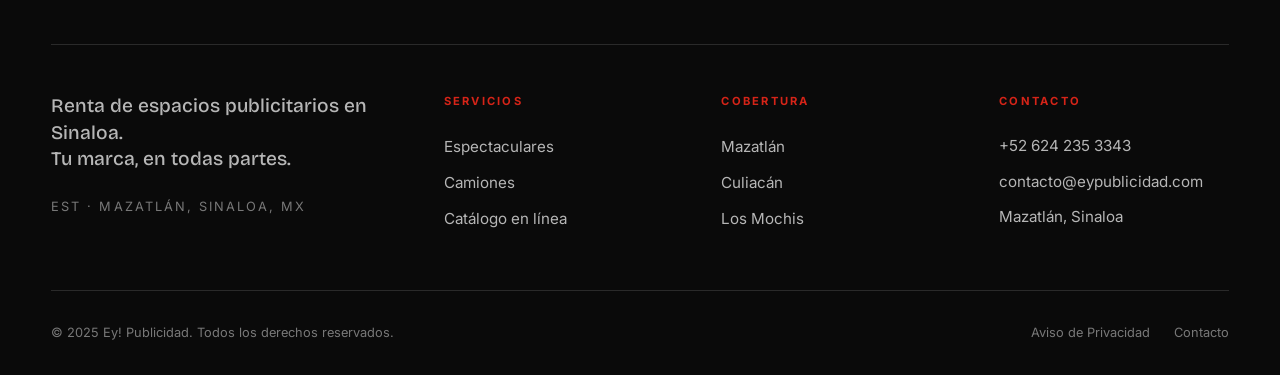
==== commit b17bd153: "se hicieron los cambios solicitados" ====
--- a/index.html
+++ b/index.html
@@ -3,11 +3,11 @@
 <head>
 <meta charset="UTF-8">
 <meta name="viewport" content="width=device-width, initial-scale=1.0">
-<title>Ey! Publicidad — Espectaculares y Publicidad en Camiones en Sinaloa</title>
+<title>Ey! Publicidad — Espectaculares y Publicidad en Transporte Público en Sinaloa</title>
 <link rel="icon" type="image/png" sizes="32x32" href="/assets/logo/ey-white.png">
 
 <!-- SEO primario -->
-<meta name="description" content="Agencia de publicidad exterior en Sinaloa. Espectaculares y publicidad en camiones en Mazatlán, Culiacán y Los Mochis. +150 espacios disponibles. Cotiza en 24 horas.">
+<meta name="description" content="Agencia de publicidad exterior en Sinaloa. Espectaculares y publicidad en transporte público en Mazatlán, Culiacán y Los Mochis. +150 espacios disponibles. Cotiza en 24 horas.">
 <meta name="keywords" content="publicidad exterior Sinaloa, espectaculares Mazatlán, espectaculares Culiacán, espectaculares Los Mochis, publicidad camiones Mazatlán, vallas publicitarias Sinaloa, renta espacios publicitarios, Ey Publicidad">
 <link rel="canonical" href="https://eypublicidad.com/">
 <meta name="robots" content="index, follow">
@@ -28,7 +28,7 @@
 <!-- Twitter Card -->
 <meta name="twitter:card" content="summary_large_image">
 <meta name="twitter:title" content="Ey! Publicidad — Publicidad Exterior en Sinaloa">
-<meta name="twitter:description" content="Espectaculares y publicidad en camiones. Tu marca en todas partes.">
+<meta name="twitter:description" content="Espectaculares y publicidad en transporte público. Tu marca en todas partes.">
 <meta name="twitter:image" content="https://eypublicidad.com/assets/images/og-image.jpg">
 
 <!-- Schema.org — LocalBusiness -->
@@ -37,7 +37,7 @@
   "@context": "https://schema.org",
   "@type": "LocalBusiness",
   "name": "Ey! Publicidad",
-  "description": "Agencia de publicidad exterior especializada en espectaculares y publicidad en camiones en Sinaloa. Más de 150 espacios en Mazatlán, Culiacán y Los Mochis.",
+  "description": "Agencia de publicidad exterior especializada en espectaculares y publicidad en transporte público en Sinaloa. Más de 150 espacios en Mazatlán, Culiacán y Los Mochis.",
   "url": "https://eypublicidad.com",
   "logo": "https://eypublicidad.com/assets/images/logo.png",
   "image": "https://eypublicidad.com/assets/images/og-image.jpg",
@@ -135,7 +135,7 @@
       </h1>
     </div>
     <div class="hero-aside">
-      <h2 class="title-h2">Espectaculares y publicidad en camiones en Mazatlán, Culiacán y Los Mochis. Renta de espacios estratégicos para hacer tu marca imposible de ignorar.</h2>
+      <h2 class="title-h2">Espectaculares y publicidad en transporte público en Mazatlán, Culiacán y Los Mochis. Renta de espacios estratégicos para hacer tu marca imposible de ignorar.</h2>
       <div class="hero-ctas">
         <a href="https://wa.me/5216242353343?text=Hola%2C%20me%20interesa%20cotizar%20publicidad%20exterior"
            class="btn btn-red"
@@ -303,14 +303,13 @@
     </div>
     <div class="service-text">
       <span class="service-num">— TRANSPORTE PÚBLICO</span>
-      <h3 class="service-name">Publicidad en Camiones</h3>
+      <h3 class="service-name">Publicidad en Transporte Público</h3>
       <p class="service-desc">
         Tu marca recorre la ciudad. Generamos impacto constante llegando a miles de personas de forma dinámica, donde quiera que vayan.
       </p>
       <ul class="service-features">
         <li><strong>Formatos</strong><span>Trasero / Lateral / Total</span></li>
         <li><strong>Cobertura</strong><span>Rutas urbanas completas</span></li>
-        <li><strong>Vigencia mínima</strong><span>Trimestral</span></li>
         <li><strong>Audiencia</strong><span>Peatones + automovilistas</span></li>
       </ul>
       <a href="https://wa.me/5216242353343?text=Hola%2C%20me%20interesa%20cotizar%20publicidad%20en%20camiones"
@@ -348,11 +347,7 @@
           <p class="city-desc">El puerto que nunca duerme. Ideal para marcas turísticas, gastronomía y entretenimiento.</p>
           <div class="city-stats">
             <div class="city-stat">
-              <span class="num">+65</span>
-              <span class="lbl">Espacios</span>
-            </div>
-            <div class="city-stat">
-              <span class="num">120K</span>
+              <span class="num">95K</span>
               <span class="lbl">Impactos / día</span>
             </div>
           </div>
@@ -369,11 +364,7 @@
           <p class="city-desc">Capital del estado. El centro comercial y financiero con mayor flujo vehicular.</p>
           <div class="city-stats">
             <div class="city-stat">
-              <span class="num">+50</span>
-              <span class="lbl">Espacios</span>
-            </div>
-            <div class="city-stat">
-              <span class="num">95K</span>
+              <span class="num">120K</span>
               <span class="lbl">Impactos / día</span>
             </div>
           </div>
@@ -389,10 +380,6 @@
           <h3 class="city-name">Los Mochis</h3>
           <p class="city-desc">Centro logístico del norte. Punto clave para alcanzar al consumidor regional.</p>
           <div class="city-stats">
-            <div class="city-stat">
-              <span class="num">+35</span>
-              <span class="lbl">Espacios</span>
-            </div>
             <div class="city-stat">
               <span class="num">45K</span>
               <span class="lbl">Impactos / día</span>
@@ -467,7 +454,7 @@
           <span>¿Cuánto tiempo dura una campaña?</span>
           <span class="faq-toggle" aria-hidden="true">+</span>
         </div>
-        <div class="faq-a">Espectaculares: 1 mes mínimo. Publicidad en camiones: 3 meses mínimo. Damos descuentos progresivos a partir de los 6 meses.</div>
+        <div class="faq-a">A partir de un mes, sin embargo es recomendable campañas de 3 meses. Damos descuentos progresivos a partir de los 6 meses.</div>
       </div>
 
       <div class="faq-item">
@@ -499,7 +486,7 @@
           <span>¿Los espectaculares están iluminados de noche?</span>
           <span class="faq-toggle" aria-hidden="true">+</span>
         </div>
-        <div class="faq-a">Sí, la mayoría de nuestras ubicaciones cuentan con iluminación nocturna 24/7. Te confirmamos por ubicación específica al cotizar.</div>
+        <div class="faq-a">La mayoría de nuestras ubicaciones cuentan con iluminación nocturna 24/7. Te confirmamos por ubicación específica al cotizar.</div>
       </div>
 
       <div class="faq-item">
@@ -507,7 +494,7 @@
           <span>¿Trabajan con marcas pequeñas o solo con grandes?</span>
           <span class="faq-toggle" aria-hidden="true">+</span>
         </div>
-        <div class="faq-a">Trabajamos con ambas. Tenemos formatos accesibles para negocios locales y paquetes a medida para campañas regionales o nacionales. Marcas como restaurantes locales y empresas como Banda MS confían en nosotros por igual.</div>
+        <div class="faq-a">Ambas son importantes para nosotros. Tenemos formatos para diferentes tipos de empresa, con espacios recomendados para tu nicho y una solución hecha a la medida de tus objetivos.</div>
       </div>
 
       <div class="faq-item">
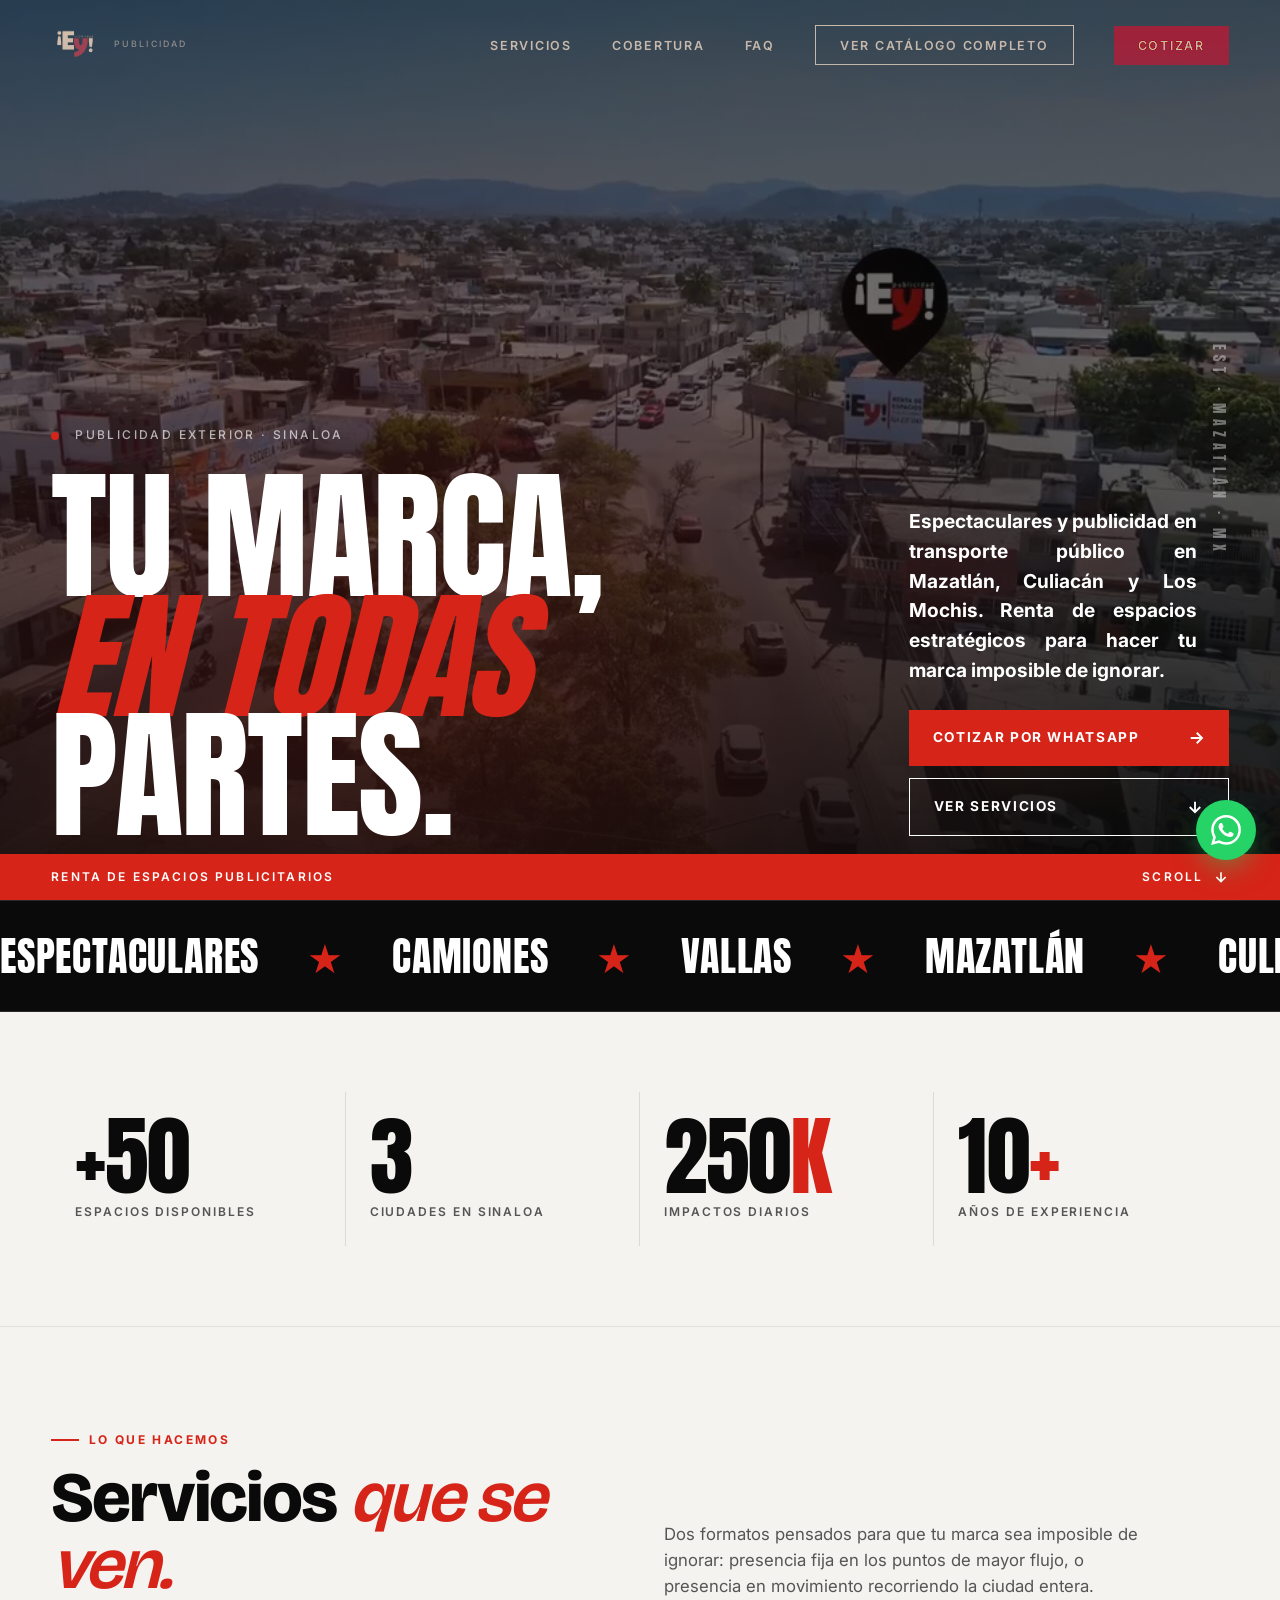
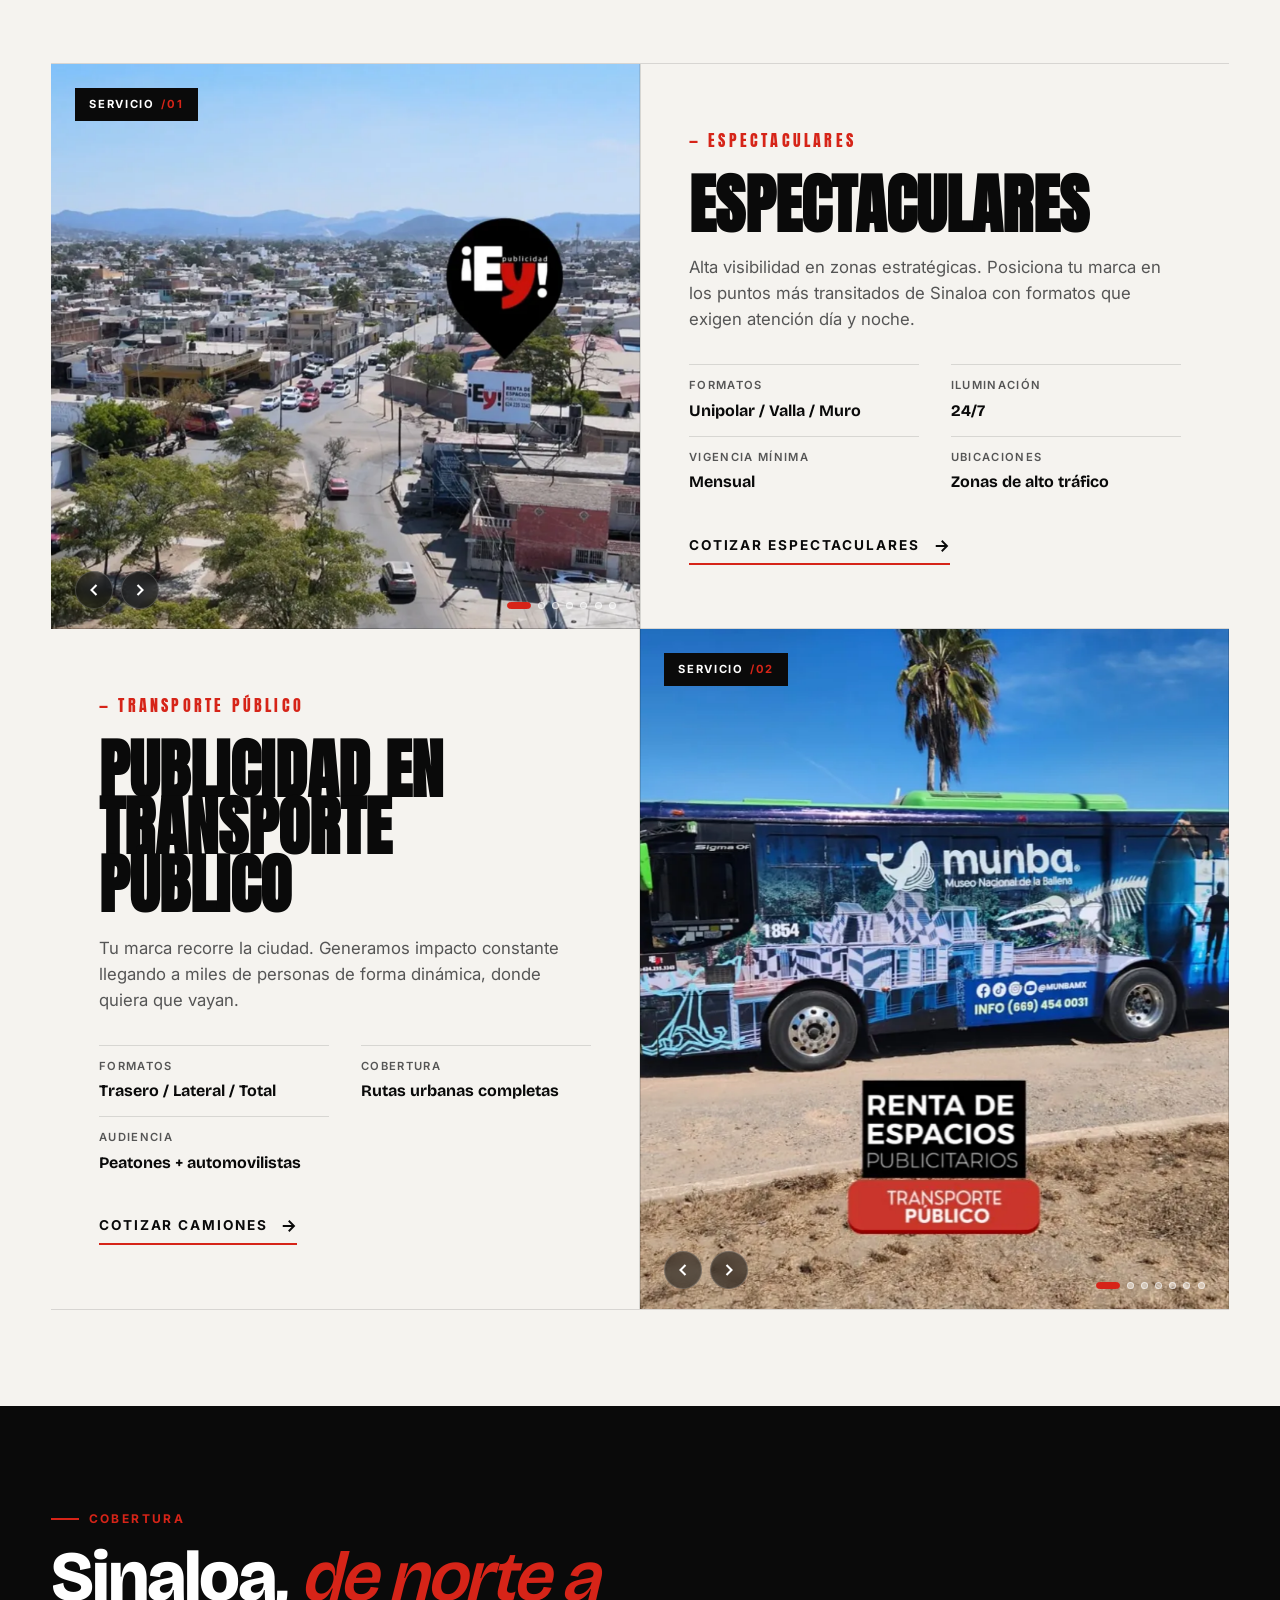
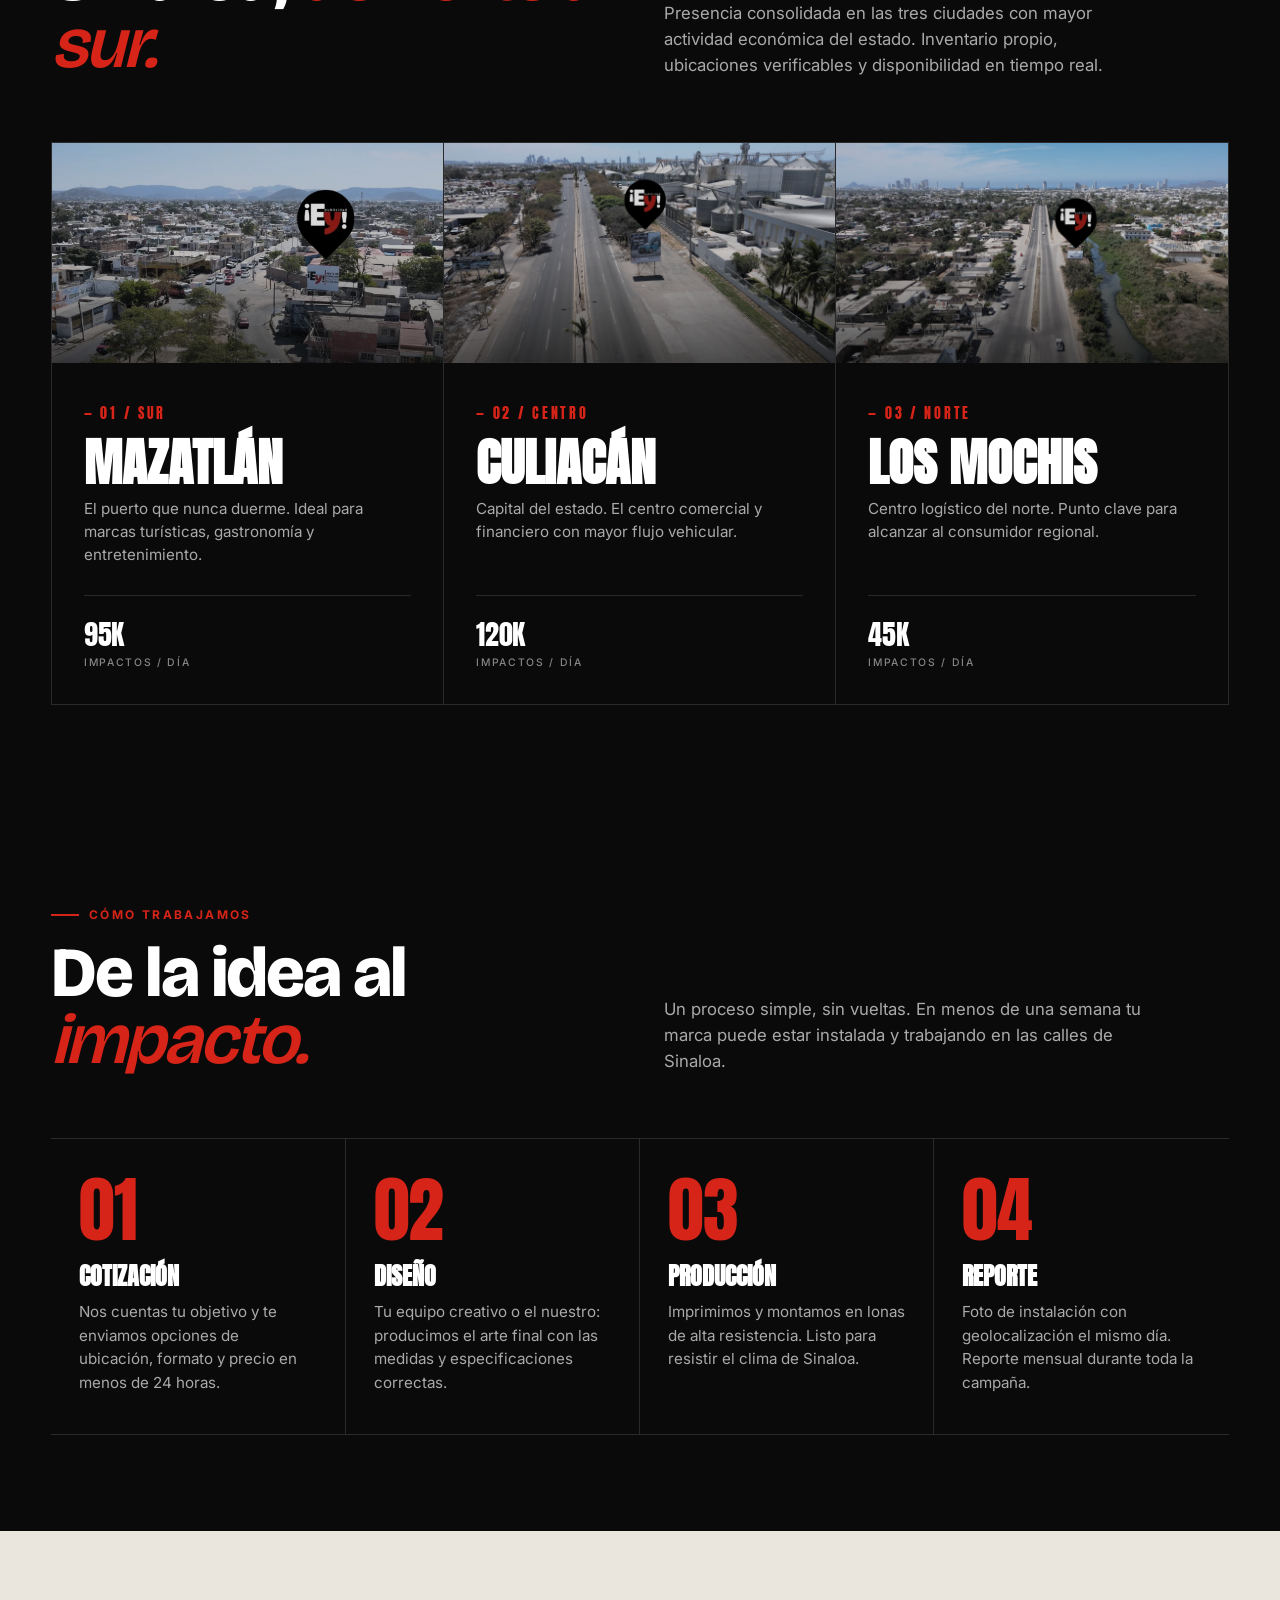
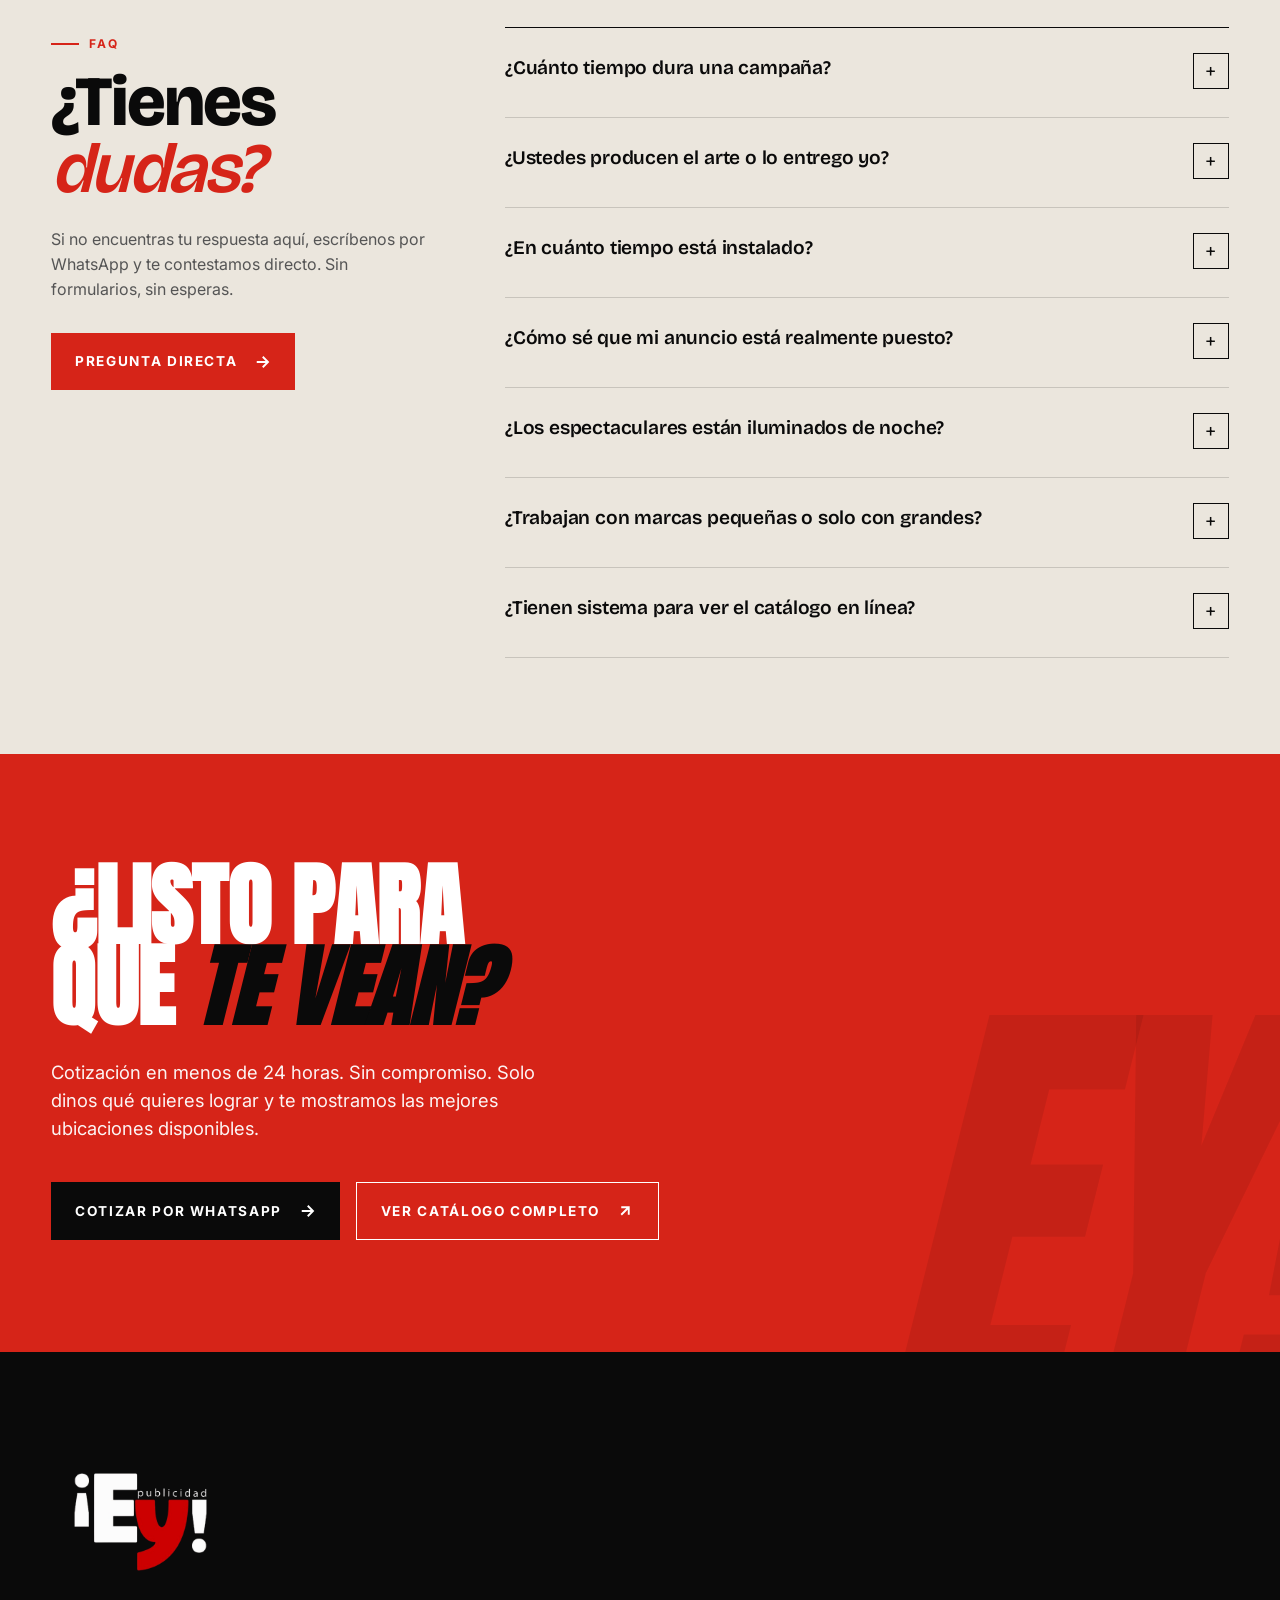
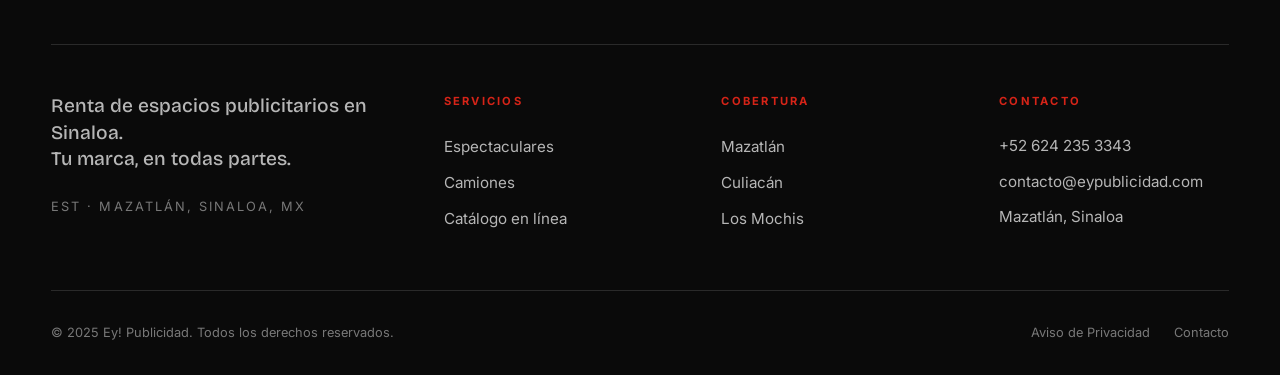
==== commit 56c7e8ff: "se cambio el boton de ver catalogo" ====
--- a/index.html
+++ b/index.html
@@ -98,6 +98,14 @@
     <li><a href="#cobertura">Cobertura</a></li>
     <li><a href="#faq">FAQ</a></li>
     <li>
+      <a href="https://sistema.eypublicidad.com/"
+         class="nav-cta-outline"
+         target="_blank"
+         rel="noopener noreferrer">
+        Ver catálogo completo
+      </a>
+    </li>
+    <li>
       <a href="https://wa.me/5216242353343?text=Hola%2C%20me%20interesa%20cotizar%20publicidad%20exterior"
          class="nav-cta"
          target="_blank"
@@ -523,7 +531,6 @@
       </a>
       <a href="https://sistema.eypublicidad.com/"
          class="btn btn-outline-white"
-         style="border-color: var(--white); color: var(--white);"
          target="_blank"
          rel="noopener noreferrer">
         Ver catálogo completo
--- a/styles/style.css
+++ b/styles/style.css
@@ -114,7 +114,7 @@
   position: relative;
 }
 
-.nav-links a:not(.nav-cta)::after {
+.nav-links a:not(.nav-cta):not(.nav-cta-outline)::after {
   content: '';
   position: absolute;
   left: 0; bottom: -6px;
@@ -124,7 +124,7 @@
   transition: width 0.3s var(--ease);
 }
 
-.nav-links a:not(.nav-cta):hover::after { width: 100%; }
+.nav-links a:not(.nav-cta):not(.nav-cta-outline):hover::after { width: 100%; }
 
 .nav-cta {
   background: var(--red);
@@ -138,6 +138,20 @@
 }
 
 .nav-cta:hover { background: var(--red-deep); }
+
+.nav-cta-outline {
+  background: transparent;
+  color: var(--white) !important;
+  border: 1.5px solid var(--white);
+  padding: 0.72rem 1.5rem;
+  font-size: 0.75rem;
+  text-transform: uppercase;
+  letter-spacing: 0.14em;
+  font-weight: 700;
+  transition: background 0.2s, color 0.2s;
+}
+
+.nav-cta-outline:hover { background: var(--white); color: var(--black) !important; }
 
 .nav-toggle {
   display: none;
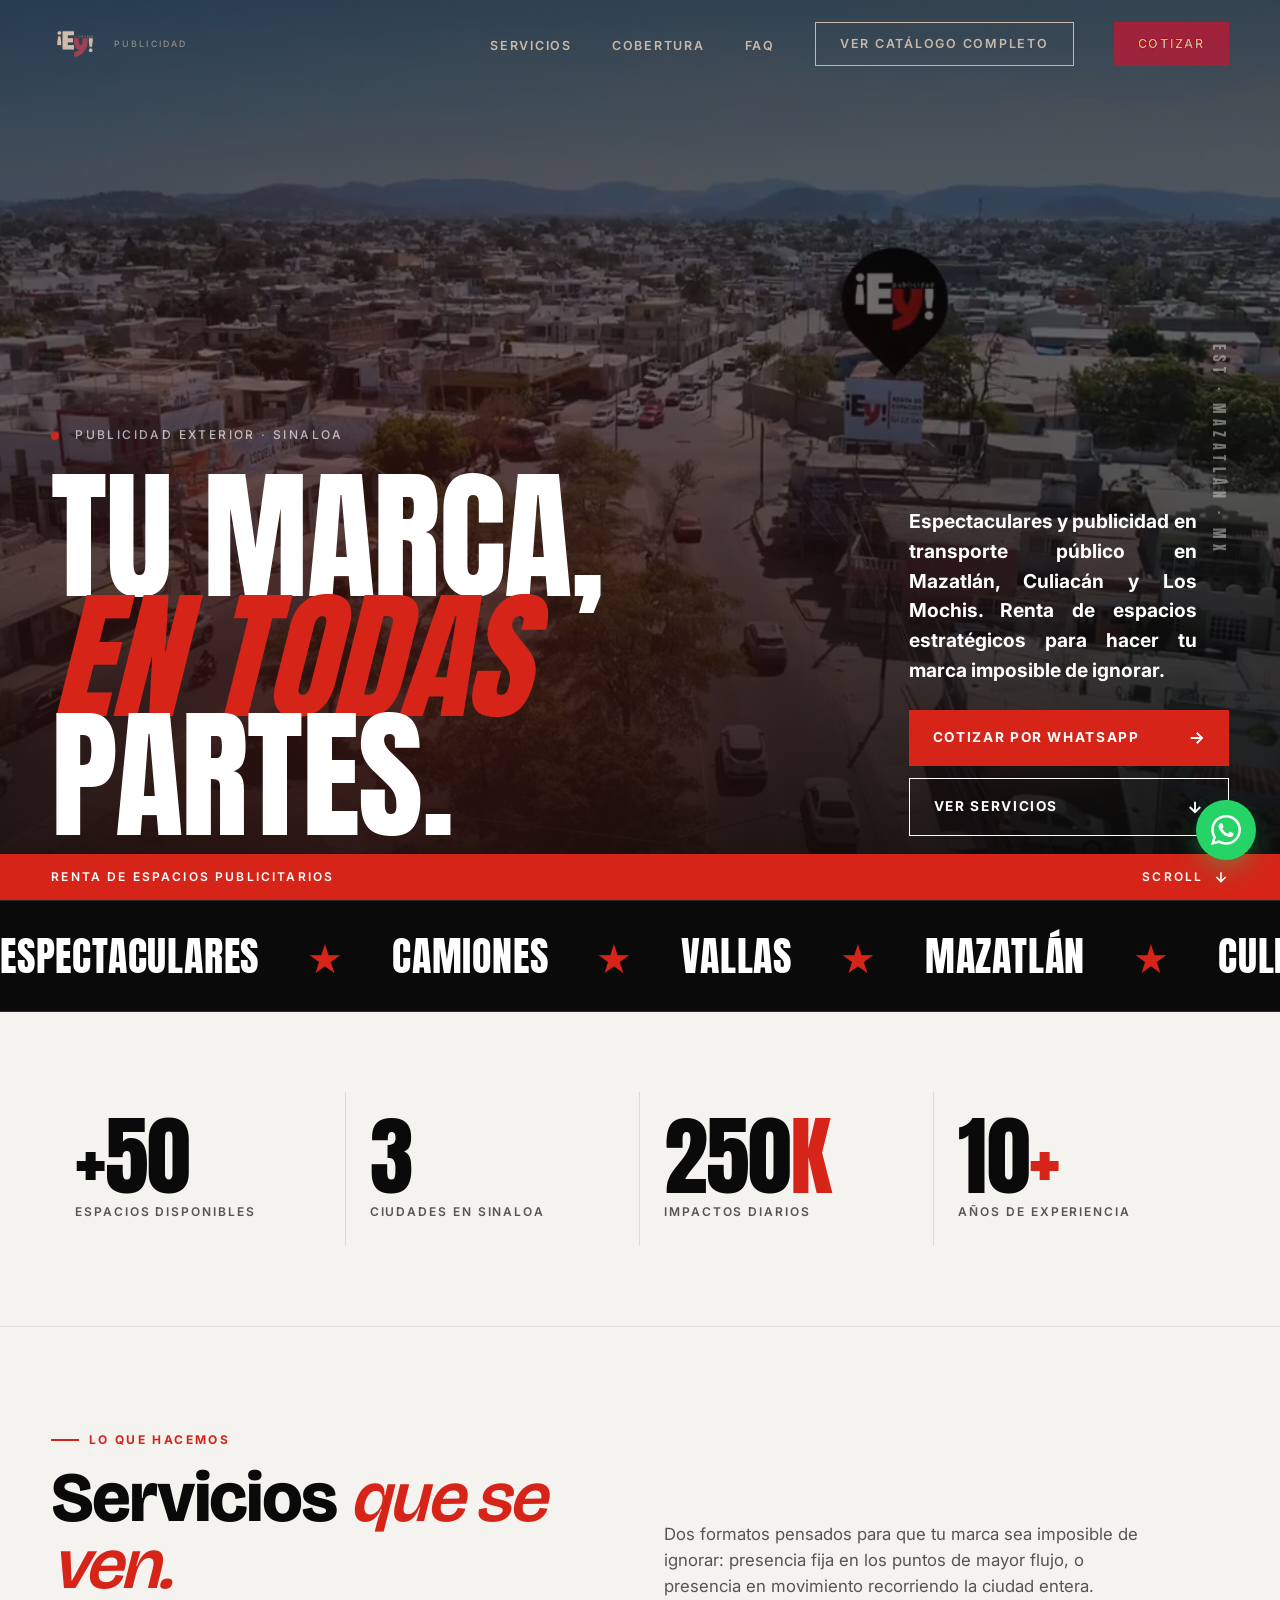
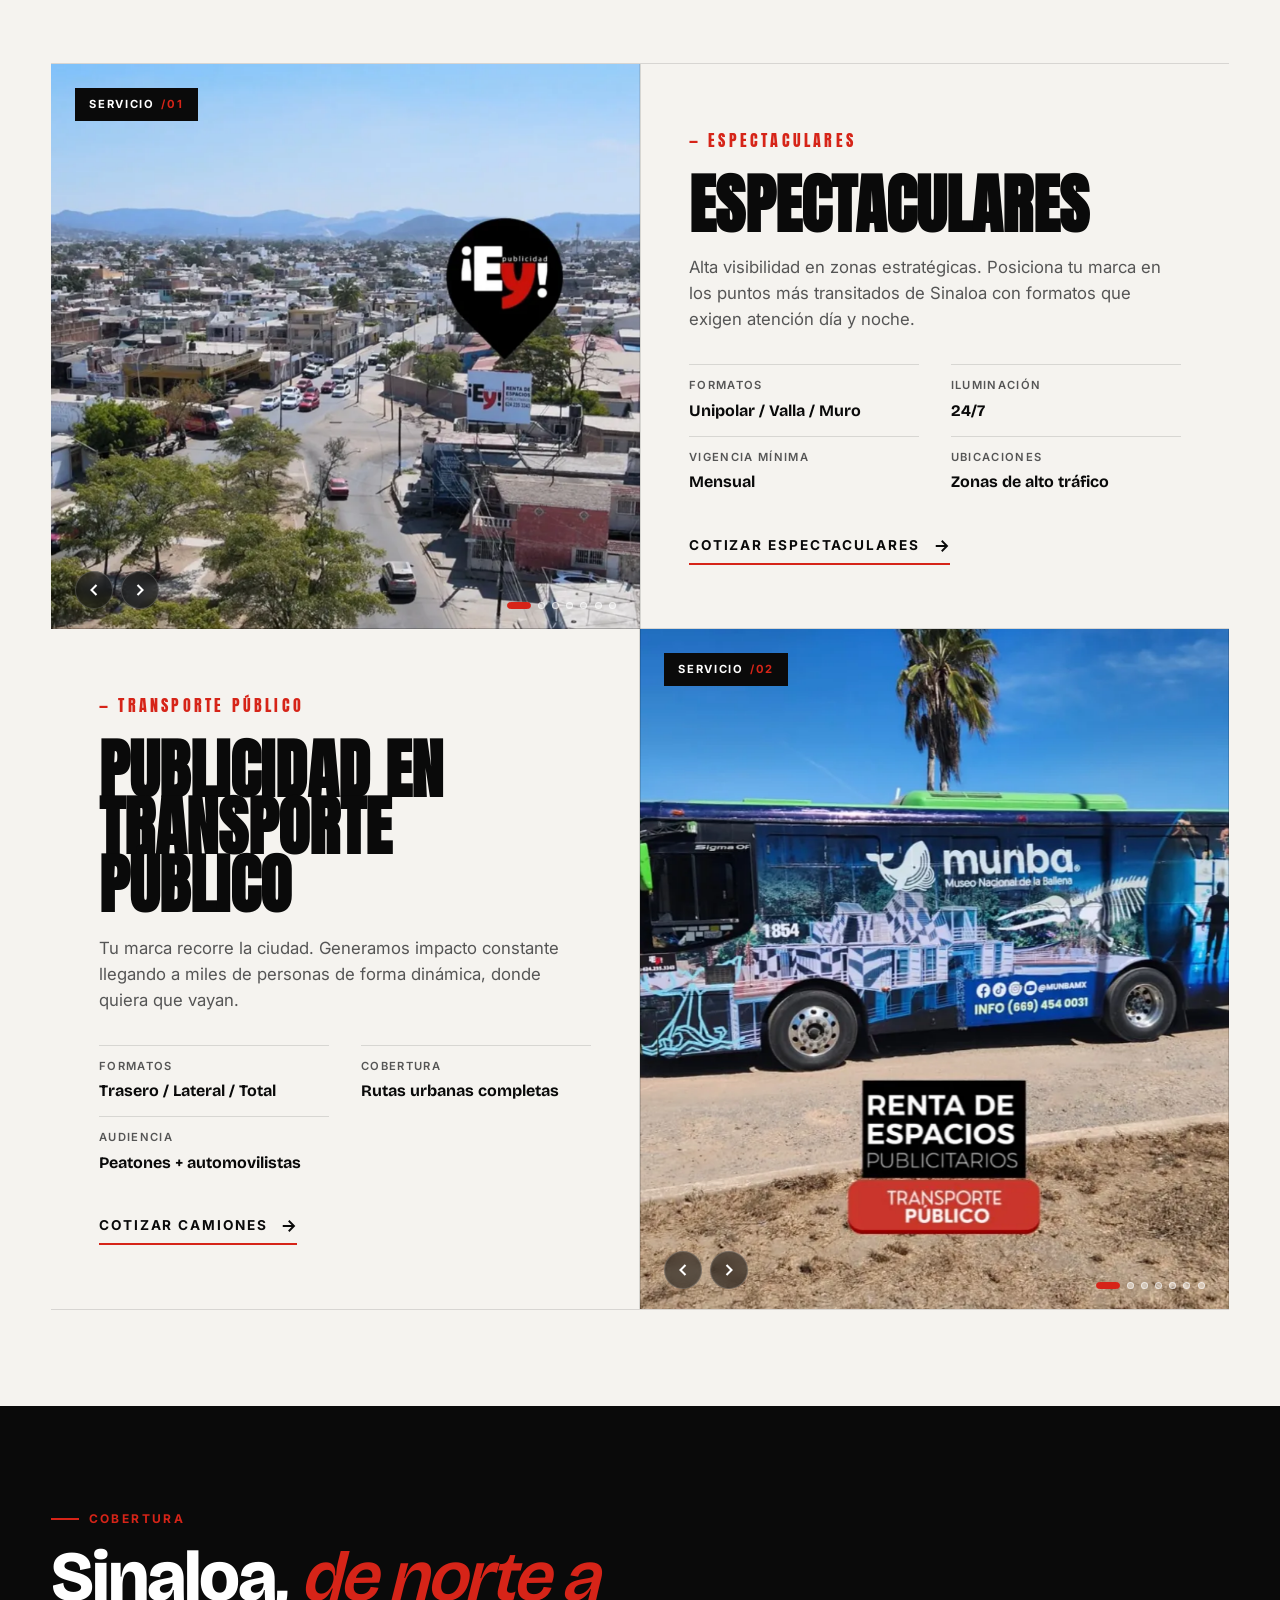
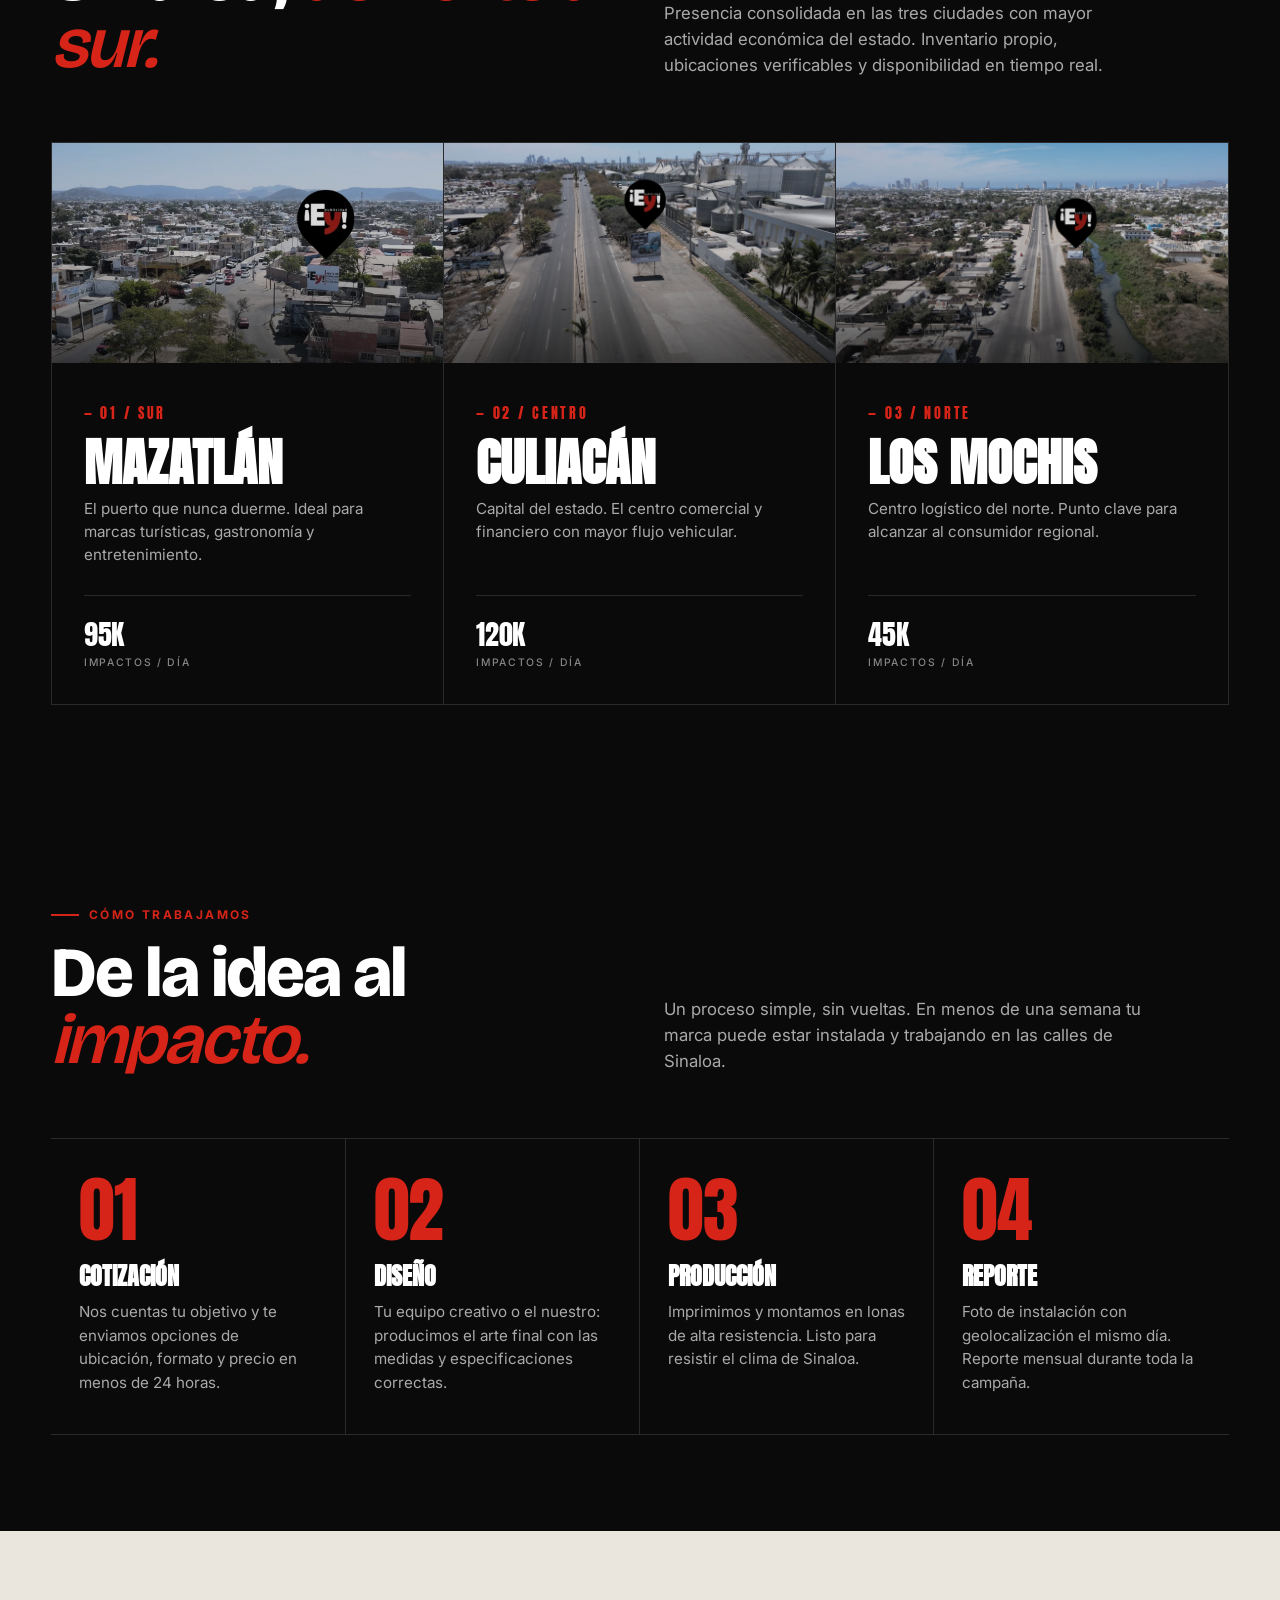
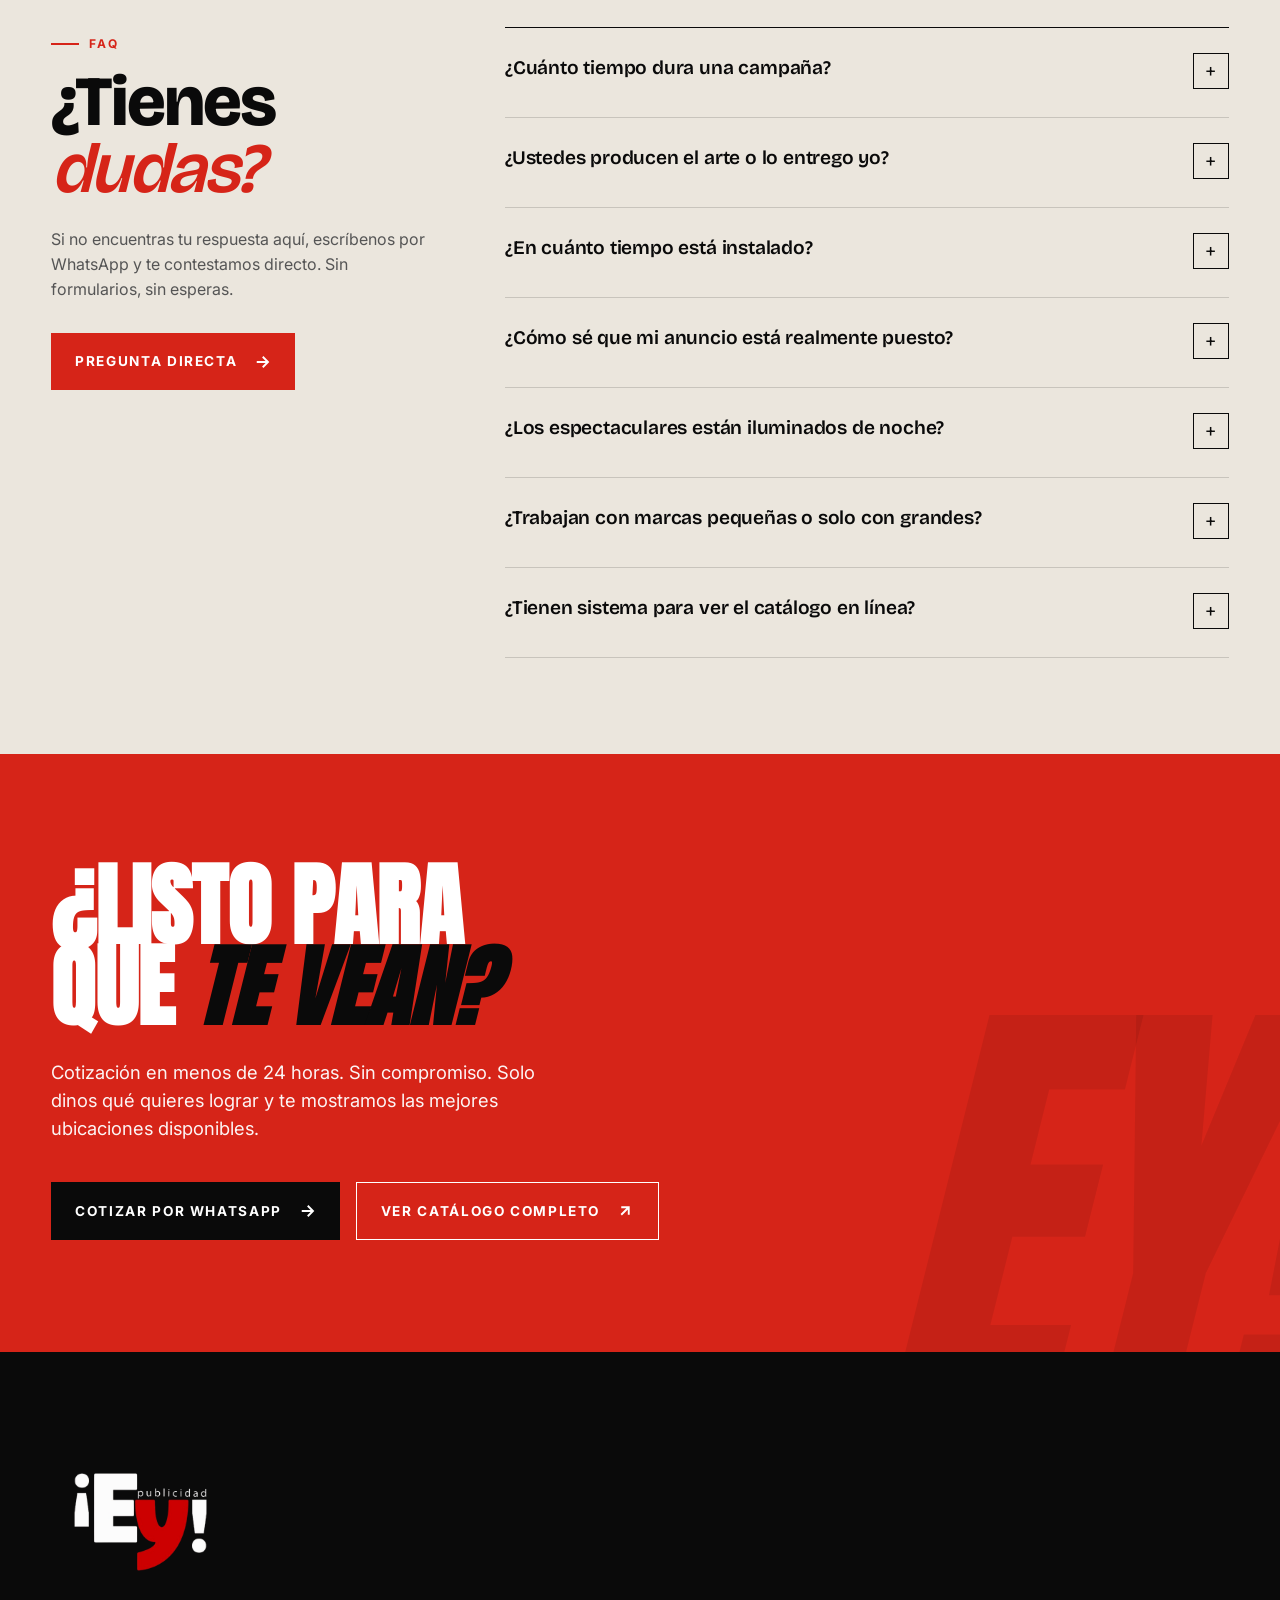
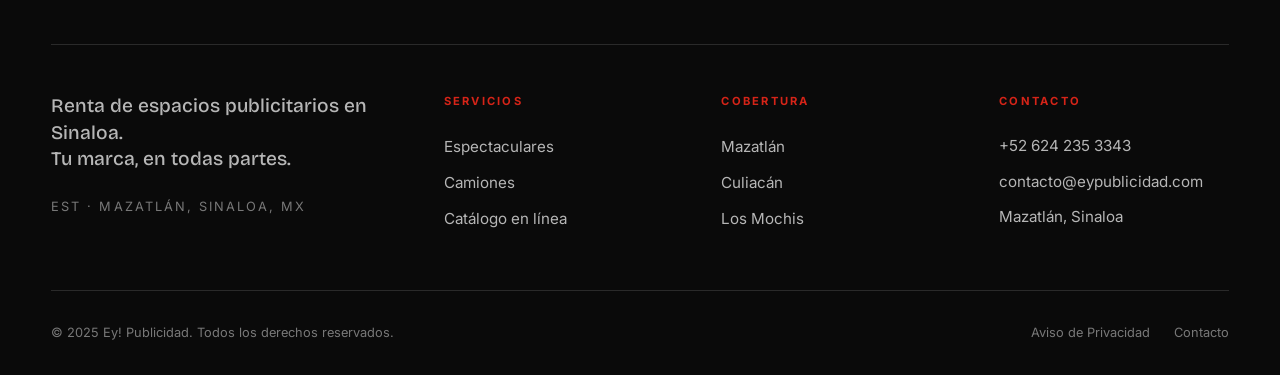
==== commit 2a955bf7: "se arreglo el nav en movil" ====
--- a/index.html
+++ b/index.html
@@ -621,22 +621,37 @@
 // Mobile nav toggle
 const navToggle = document.getElementById('navToggle');
 const navLinks = document.getElementById('navLinks');
+const mobileNav = window.matchMedia('(max-width: 960px)');
+
+function setNavOpen(open) {
+  navLinks.classList.toggle('open', open);
+  navToggle.classList.toggle('open', open);
+  navToggle.setAttribute('aria-expanded', String(open));
+  navToggle.setAttribute('aria-label', open ? 'Cerrar menú' : 'Abrir menú');
+  document.body.style.overflow = open ? 'hidden' : '';
+}
 
 navToggle.addEventListener('click', () => {
-  const isOpen = navLinks.classList.toggle('open');
-  navToggle.classList.toggle('open', isOpen);
-  navToggle.setAttribute('aria-expanded', isOpen);
-  document.body.style.overflow = isOpen ? 'hidden' : '';
+  setNavOpen(!navLinks.classList.contains('open'));
 });
 
 // Cerrar nav al hacer click en un enlace
 document.querySelectorAll('#navLinks a').forEach(link => {
-  link.addEventListener('click', () => {
-    navToggle.classList.remove('open');
-    navLinks.classList.remove('open');
-    navToggle.setAttribute('aria-expanded', 'false');
-    document.body.style.overflow = '';
-  });
+  link.addEventListener('click', () => setNavOpen(false));
+});
+
+// Cerrar con Escape
+document.addEventListener('keydown', e => {
+  if (e.key === 'Escape' && navLinks.classList.contains('open')) {
+    setNavOpen(false);
+    navToggle.focus();
+  }
+});
+
+// Al volver a escritorio el panel desaparece, pero el body se quedaba con
+// overflow:hidden y la página entera dejaba de scrollear. Reseteamos el estado.
+mobileNav.addEventListener('change', e => {
+  if (!e.matches) setNavOpen(false);
 });
 
 // FAQ accordion
--- a/styles/style.css
+++ b/styles/style.css
@@ -66,13 +66,28 @@
   mix-blend-mode: difference;
 }
 
+/* La capa de desenfoque vive en un pseudo-elemento y NO en .nav.
+   backdrop-filter sobre .nav lo convierte en bloque contenedor de sus
+   descendientes position:fixed, lo que encerraba el menu movil (.nav-links,
+   inset:0) dentro de la barra de ~88px en vez de cubrir el viewport. */
+.nav::before {
+  content: '';
+  position: absolute;
+  inset: 0;
+  z-index: -1;
+  pointer-events: none;
+}
+
 .nav.scrolled {
   background: rgba(10, 10, 10, 0.92);
-  backdrop-filter: blur(16px);
-  -webkit-backdrop-filter: blur(16px);
   padding: 0.85rem var(--pad-x);
   mix-blend-mode: normal;
   border-bottom: 1px solid rgba(255,255,255,0.06);
+}
+
+.nav.scrolled::before {
+  backdrop-filter: blur(16px);
+  -webkit-backdrop-filter: blur(16px);
 }
 
 .nav-logo {
@@ -127,6 +142,7 @@
 .nav-links a:not(.nav-cta):not(.nav-cta-outline):hover::after { width: 100%; }
 
 .nav-cta {
+  display: inline-block;
   background: var(--red);
   color: var(--white) !important;
   padding: 0.75rem 1.5rem;
@@ -140,6 +156,7 @@
 .nav-cta:hover { background: var(--red-deep); }
 
 .nav-cta-outline {
+  display: inline-block;
   background: transparent;
   color: var(--white) !important;
   border: 1.5px solid var(--white);
@@ -174,21 +191,53 @@
 .nav-toggle.open span:nth-child(2) { top: 15px; transform: rotate(-45deg); }
 
 @media (max-width: 960px) {
-  .nav { mix-blend-mode: normal; background: rgba(10,10,10,0.6); backdrop-filter: blur(8px); }
+  .nav { mix-blend-mode: normal; background: rgba(10,10,10,0.6); }
+  .nav::before { backdrop-filter: blur(8px); -webkit-backdrop-filter: blur(8px); }
+
+  /* logo y boton por encima del panel para que la barra siga legible abierta */
+  .nav-logo { position: relative; z-index: 102; }
+
   .nav-links {
     position: fixed;
     inset: 0;
     background: var(--black);
     flex-direction: column;
     justify-content: center;
-    align-items: flex-start;
-    padding: 4rem var(--pad-x);
+    /* 'safe' evita que el contenido se recorte por arriba al desbordar */
+    justify-content: safe center;
+    align-items: stretch;
+    padding: 6rem var(--pad-x) 3rem;
     gap: 2rem;
+    /* en horizontal el contenido no cabe: sin esto queda cortado e inalcanzable */
+    overflow-y: auto;
+    overscroll-behavior: contain;
     transform: translateX(100%);
-    transition: transform 0.4s var(--ease);
+    /* cerrado no debe ser enfocable ni anunciado por lectores de pantalla */
+    visibility: hidden;
+    pointer-events: none;
+    transition: transform 0.4s var(--ease), visibility 0s linear 0.4s;
   }
-  .nav-links.open { transform: translateX(0); }
+
+  .nav-links.open {
+    transform: translateX(0);
+    visibility: visible;
+    pointer-events: auto;
+    transition: transform 0.4s var(--ease), visibility 0s linear 0s;
+  }
+
   .nav-links a { font-size: 1.5rem; letter-spacing: 0.05em; }
+
+  /* Los CTA son botones, no enlaces de texto: heredaban el 1.5rem de arriba y
+     'Ver catalogo completo' medía ~402px contra 335px utiles, se salia de pantalla. */
+  .nav-links .nav-cta,
+  .nav-links .nav-cta-outline {
+    display: block;
+    text-align: center;
+    font-size: 0.95rem;
+    letter-spacing: 0.12em;
+    padding: 1rem 1.25rem;
+  }
+
   .nav-toggle { display: block; }
 }
 
